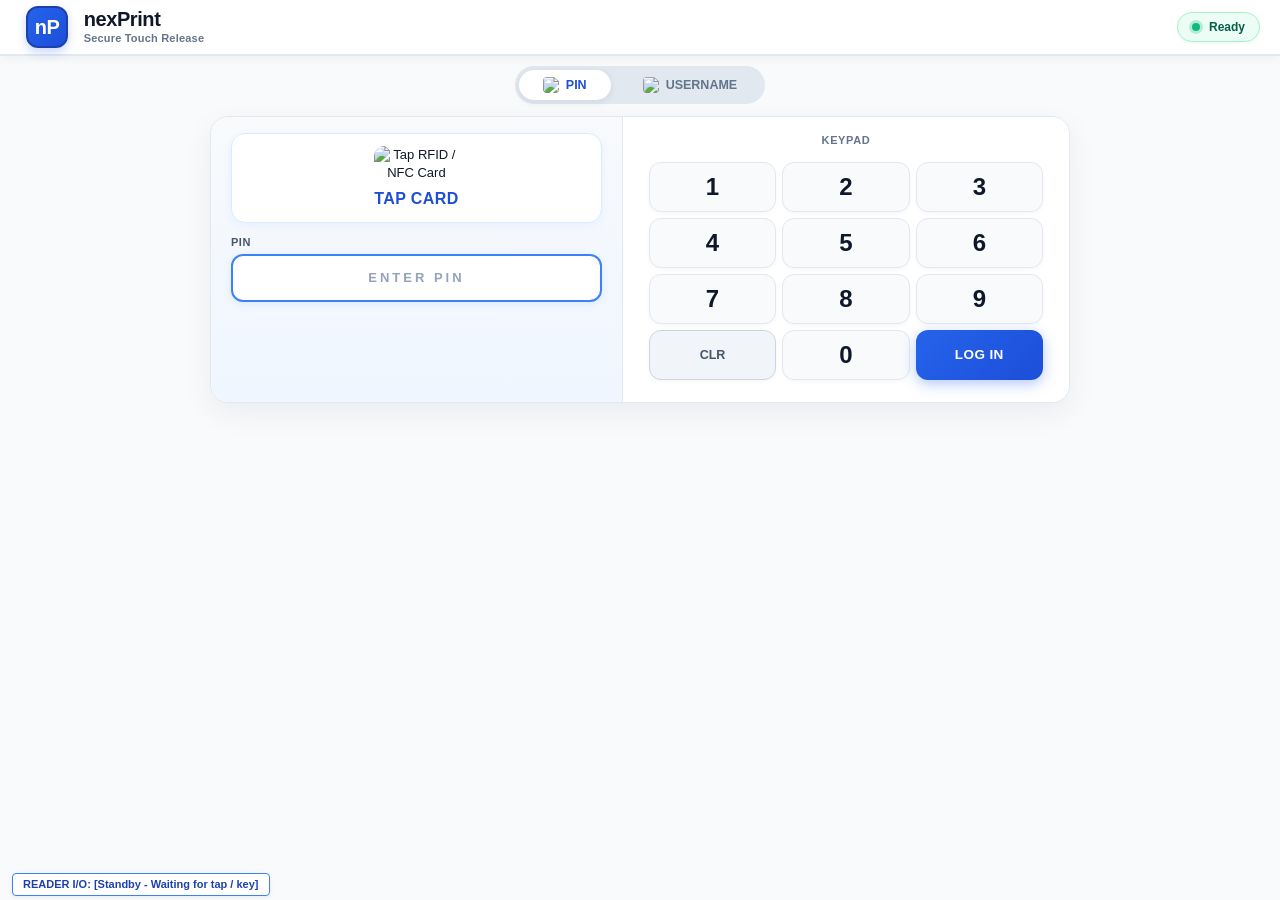
==== rr-secure-print-api/src/main/resources/static/index.html @ 7069d7ba "UPDT ON 29 10 26" ====
﻿<!DOCTYPE html>
<html lang="en">
<head>
  <meta charset="UTF-8">
  <meta name="viewport" content="width=device-width, initial-scale=1.0, maximum-scale=1.0, user-scalable=no">
  <meta http-equiv="Cache-Control" content="no-cache, no-store, must-revalidate">
  <meta http-equiv="Pragma" content="no-cache">
  <meta http-equiv="Expires" content="0">
  <title>nexPrint - Touch Terminal</title>
  <link rel="stylesheet" href="/css/ewb-touch.css?v=38">
  <style>
    /* ============================================================
       nexPrint - Modern Enterprise Touchscreen Design
       Clean, tactile, high-contrast, optimized for Toshiba EWB
       ============================================================ */
    * { box-sizing: border-box; margin: 0; padding: 0; }

    html, body {
      font-family: -apple-system, BlinkMacSystemFont, "Segoe UI", Roboto, Arial, sans-serif;
      background-color: #F8FAFC;
      color: #0F172A;
      margin: 0 !important;
      padding: 0 !important;
      width: 100% !important;
      height: 100% !important;
      max-height: 100% !important;
      font-size: 13px;
      font-weight: 400;
      line-height: 1.4;
      -webkit-user-select: none;
      user-select: none;
      touch-action: manipulation;
      overflow: hidden !important;
      overflow-x: hidden !important;
      overflow-y: hidden !important;
      position: fixed !important;
      top: 0; left: 0; right: 0; bottom: 0;
    }
    strong, b { font-weight: 700; color: #0F172A; }

    /* Top Header Bar */
    .pc-header {
      height: 56px;
      background: #FFFFFF;
      border-bottom: 2px solid #E2E8F0;
      padding: 0 20px;
      box-shadow: 0 2px 10px rgba(15, 23, 42, 0.05);
      width: 100%;
      box-sizing: border-box;
      position: relative;
      z-index: 100;
    }
    .pc-logo-box {
      display: inline-block;
      width: 42px;
      height: 42px;
      line-height: 38px;
      background: linear-gradient(135deg, #2563EB 0%, #1D4ED8 100%);
      border: 2px solid #1E40AF;
      color: #FFFFFF;
      font-weight: 900;
      font-size: 20px;
      text-align: center;
      border-radius: 12px !important;
      vertical-align: middle;
      margin-right: 12px;
      letter-spacing: -0.5px;
      box-shadow: 0 4px 10px rgba(37, 99, 235, 0.25);
    }
    .pc-brand-info { display: inline-block; vertical-align: middle; }
    .pc-brand-name { display: block; color: #0F172A; font-size: 20px; font-weight: 800; line-height: 1.15; letter-spacing: -0.4px; }
    .pc-brand-subtitle { display: block; color: #64748B; font-size: 11px; font-weight: 600; letter-spacing: 0.2px; }
    
    .pc-device-ready {
      display: inline-block;
      background-color: #ECFDF5;
      border: 1.5px solid #A7F3D0;
      padding: 6px 14px;
      border-radius: 20px !important;
      color: #065F46;
      font-size: 12px;
      font-weight: 700;
      vertical-align: middle;
      box-shadow: 0 1px 3px rgba(16, 185, 129, 0.1);
    }
    .pc-status-dot {
      display: inline-block;
      width: 8px;
      height: 8px;
      background-color: #10B981;
      border-radius: 50% !important;
      margin-right: 6px;
      vertical-align: middle;
      box-shadow: 0 0 0 3px rgba(16, 185, 129, 0.25);
    }
    .pc-user-info {
      display: inline-block;
      background-color: #F8FAFC;
      border: 1.5px solid #E2E8F0;
      border-radius: 20px !important;
      padding: 6px 14px;
      font-size: 12px;
      color: #1E293B;
      vertical-align: middle;
      font-weight: 600;
      box-shadow: 0 1px 3px rgba(0, 0, 0, 0.04);
    }
    .pc-btn-header-home {
      display: inline-block;
      background-color: #0F172A !important;
      border: 1px solid #334155 !important;
      border-radius: 8px !important;
      color: #FFFFFF !important;
      font-size: 11.5px;
      font-weight: 700;
      padding: 7px 12px;
      cursor: pointer;
      vertical-align: middle;
      margin-left: 6px;
      transition: all 0.15s ease;
    }
    .pc-btn-header-home:active { background-color: #1E293B !important; }
    .pc-btn-logout {
      display: inline-block;
      background: linear-gradient(135deg, #1E293B 0%, #0F172A 100%) !important;
      border: 1px solid #334155 !important;
      border-radius: 8px !important;
      color: #FFFFFF !important;
      font-size: 11.5px;
      font-weight: 700;
      padding: 7px 14px;
      cursor: pointer;
      vertical-align: middle;
      text-transform: uppercase;
      margin-left: 6px;
      letter-spacing: 0.4px;
      box-shadow: 0 2px 5px rgba(0,0,0,0.1);
      transition: all 0.15s ease;
    }
    .pc-btn-logout:active { background: #DC2626 !important; border-color: #B91C1C !important; }

    /* Alert Banner */
    .pc-alert-strip {
      display: none;
      position: fixed;
      top: 60px;
      left: 15px;
      right: 15px;
      margin-left: auto;
      margin-right: auto;
      width: auto;
      max-width: 650px;
      padding: 10px 18px;
      font-size: 13.5px;
      font-weight: 800;
      text-align: center;
      letter-spacing: 0.3px;
      border-radius: 10px;
      box-shadow: 0 6px 20px rgba(0, 0, 0, 0.15);
      box-sizing: border-box;
      z-index: 9999;
    }
    .pc-alert-strip.pc-alert-info {
      display: block !important;
      background-color: #EFF6FF !important;
      border: 1.5px solid #3B82F6 !important;
      color: #1D4ED8 !important;
    }
    .pc-alert-strip.pc-alert-success {
      display: block !important;
      background-color: #ECFDF5 !important;
      border: 1.5px solid #10B981 !important;
      color: #047857 !important;
    }
    .pc-alert-strip.pc-alert-error {
      display: block !important;
      background-color: #FEF2F2 !important;
      border: 1.5px solid #EF4444 !important;
      color: #B91C1C !important;
    }

    /* Screen Views */
    .pc-screen { display: none; }
    .pc-screen.pc-active { display: block; }

    /* Screen 1: Authentication Screen */
    .pc-auth-screen { padding: 10px 14px 16px 14px; }
    .pc-auth-wrapper { max-width: 860px; width: 100%; margin: 0 auto; }
    
    /* Modern Pill Navigation Segmented Dock */
    .pc-auth-nav-dock {
      display: flex;
      justify-content: center;
      gap: 8px;
      margin-bottom: 12px;
      background: #E2E8F0;
      padding: 4px;
      border-radius: 28px;
      width: fit-content;
      margin-left: auto;
      margin-right: auto;
    }
    .pc-auth-pill {
      background: transparent;
      border: none;
      border-radius: 22px !important;
      padding: 7px 24px;
      font-size: 12.5px;
      font-weight: 700;
      color: #64748B;
      cursor: pointer;
      display: inline-flex;
      align-items: center;
      gap: 7px;
      transition: all 0.15s ease;
    }
    .pc-auth-pill.active {
      background: #FFFFFF !important;
      color: #1D4ED8 !important;
      box-shadow: 0 2px 8px rgba(15, 23, 42, 0.08);
      font-weight: 800;
    }
    .pc-auth-pill-icon {
      width: 16px;
      height: 16px;
      border-radius: 4px;
      vertical-align: middle;
    }

    .pc-auth-table {
      width: 100%;
      background: #FFFFFF;
      border: 1.5px solid #E2E8F0;
      border-radius: 18px !important;
      border-collapse: separate;
      box-shadow: 0 10px 30px rgba(15, 23, 42, 0.06);
      overflow: hidden;
    }
    .pc-col-left {
      width: 48%;
      background: linear-gradient(180deg, #F8FAFC 0%, #EFF6FF 100%);
      border-right: 1.5px solid #E2E8F0;
      padding: 16px 20px;
      vertical-align: top;
      text-align: center;
    }
    .pc-rfid-hero-wrap {
      background: #FFFFFF;
      border: 1.5px solid #DBEAFE;
      border-radius: 14px;
      padding: 12px 10px 10px 10px;
      box-shadow: 0 3px 10px rgba(37, 99, 235, 0.06);
      margin-bottom: 12px;
    }
    .pc-rfid-hero-img {
      max-width: 84px;
      max-height: 84px;
      object-fit: contain;
      border-radius: 10px;
      display: block;
      margin: 0 auto 6px auto;
    }
    .pc-rfid-title {
      font-size: 16px;
      font-weight: 800;
      color: #1D4ED8;
      letter-spacing: 0.4px;
      margin-bottom: 1px;
    }
    .pc-rfid-sub {
      font-size: 10.5px;
      font-weight: 600;
      color: #64748B;
      text-transform: uppercase;
      letter-spacing: 0.3px;
    }
    .pc-rfid-status {
      width: 85%;
      height: 26px;
      line-height: 24px;
      margin: 6px auto 0 auto;
      border: 1px solid #BFDBFE;
      background: #EFF6FF;
      border-radius: 20px !important;
      text-align: center;
      font-size: 11px;
      font-weight: 700;
      color: #1D4ED8;
    }

    .pc-pin-label {
      font-size: 11px;
      font-weight: 800;
      color: #475569;
      text-transform: uppercase;
      letter-spacing: 0.5px;
      margin-bottom: 4px;
      text-align: left;
    }
    .pc-pin-box {
      width: 100%;
      height: 48px;
      line-height: 44px;
      background: #FFFFFF;
      border: 2px solid #3B82F6;
      border-radius: 12px !important;
      text-align: center;
      margin-bottom: 8px;
      box-shadow: 0 2px 8px rgba(59, 130, 246, 0.12);
    }
    .pc-pin-placeholder {
      color: #94A3B8;
      font-size: 13px;
      font-weight: 800;
      letter-spacing: 3px;
    }
    .pc-pin-dot {
      display: inline-block;
      width: 13px;
      height: 13px;
      background-color: #2563EB !important;
      border-radius: 50% !important;
      margin: 0 5px;
      vertical-align: middle;
      box-shadow: 0 2px 6px rgba(37, 99, 235, 0.4);
    }

    /* Right Column: Numeric Keypad */
    .pc-col-right {
      width: 52%;
      background: #FFFFFF;
      padding: 16px 20px;
      vertical-align: top;
    }
    .pc-keypad-title {
      font-size: 11px;
      font-weight: 800;
      color: #64748B;
      text-transform: uppercase;
      letter-spacing: 0.6px;
      margin-bottom: 8px;
      text-align: center;
    }
    .pc-keypad-tbl {
      width: 100%;
      border-collapse: separate;
      border-spacing: 6px;
    }
    .pc-keypad-tbl td { width: 33.33%; padding: 0; }
    .pc-kbtn {
      width: 100%;
      height: 50px;
      line-height: 48px;
      background: #F8FAFC;
      border: 1.5px solid #E2E8F0;
      border-radius: 12px !important;
      font-size: 24px;
      font-weight: 700;
      color: #0F172A;
      cursor: pointer;
      text-align: center;
      box-shadow: 0 2px 4px rgba(0, 0, 0, 0.03);
      transition: all 0.12s ease;
    }
    .pc-kbtn:active {
      background: #EFF6FF !important;
      border-color: #3B82F6 !important;
      color: #1D4ED8 !important;
    }
    .pc-kbtn-clear {
      background: #F1F5F9;
      border-color: #CBD5E1;
      color: #475569;
      font-size: 12.5px;
      font-weight: 800;
      border-radius: 12px !important;
    }
    .pc-kbtn-clear:active {
      background: #FEE2E2 !important;
      border-color: #F87171 !important;
      color: #DC2626 !important;
    }
    .pc-kbtn-enter {
      background: linear-gradient(135deg, #2563EB 0%, #1D4ED8 100%) !important;
      border: none !important;
      color: #FFFFFF !important;
      font-size: 13.5px;
      font-weight: 800;
      letter-spacing: 0.4px;
      border-radius: 12px !important;
      box-shadow: 0 4px 14px rgba(37, 99, 235, 0.35) !important;
    }
    .pc-kbtn-enter:active {
      background: #1E40AF !important;
    }

    .pc-input-touch {
      width: 100%;
      height: 44px;
      line-height: 42px;
      background: #FFFFFF;
      border: 1.5px solid #CBD5E1;
      border-radius: 10px !important;
      font-size: 14px;
      font-weight: 600;
      color: #0F172A;
      padding: 0 12px;
      margin-bottom: 10px;
    }
    .pc-input-touch:focus {
      border-color: #2563EB;
      outline: none;
      background: #EFF6FF;
      box-shadow: 0 0 0 3px rgba(37, 99, 235, 0.15);
    }

    /* SCREEN 2: MAIN MENU */
    .pc-menu-screen { padding: 14px 16px 20px 16px; }
    .pc-menu-wrapper { max-width: 1060px; width: 100%; margin: 0 auto; }
    .pc-menu-title-bar { text-align: center; margin-bottom: 20px; }
    .pc-menu-title-bar h2 { font-size: 21px; font-weight: 800; color: #0F172A; margin: 0; letter-spacing: -0.3px; }

    .pc-menu-table {
      width: 100% !important;
      border-collapse: separate !important;
      border-spacing: 16px 0 !important;
      table-layout: fixed !important;
    }
    .pc-menu-table td {
      width: 33.333% !important;
      vertical-align: top !important;
      padding: 0 !important;
    }
    .pc-menu-card {
      width: 100% !important;
      background: #FFFFFF;
      border: 1.5px solid #E2E8F0;
      border-radius: 18px !important;
      padding: 38px 16px 32px 16px !important;
      text-align: center !important;
      cursor: pointer;
      box-shadow: 0 4px 16px rgba(15, 23, 42, 0.05);
      position: relative;
      box-sizing: border-box !important;
      min-height: 200px;
      transition: all 0.15s ease;
    }
    .pc-menu-card:active {
      background: #F8FAFC;
    }

    /* Individual Color Signatures */
    .pc-menu-card-print {
      border-top: 5px solid #2563EB !important;
    }
    .pc-menu-card-print:active {
      border-color: #2563EB !important;
      box-shadow: 0 8px 24px rgba(37, 99, 235, 0.18);
    }
    .pc-menu-card-copy {
      border-top: 5px solid #F59E0B !important;
    }
    .pc-menu-card-copy:active {
      border-color: #F59E0B !important;
      box-shadow: 0 8px 24px rgba(245, 158, 11, 0.18);
    }
    .pc-menu-card-scan {
      border-top: 5px solid #10B981 !important;
    }
    .pc-menu-card-scan:active {
      border-color: #10B981 !important;
      box-shadow: 0 8px 24px rgba(16, 185, 129, 0.18);
    }

    .pc-menu-card-badge {
      position: absolute;
      top: 12px;
      right: 12px;
      background: #EFF6FF !important;
      color: #1D4ED8 !important;
      border: 1px solid #BFDBFE !important;
      border-radius: 20px !important;
      font-size: 11px;
      font-weight: 800;
      padding: 3px 9px;
      text-transform: uppercase;
    }

    .pc-menu-icon-wrap {
      width: 88px;
      height: 88px;
      margin: 0 auto 16px auto;
      border-radius: 22px !important;
      display: block;
      text-align: center;
      position: relative;
    }
    .pc-menu-card-print .pc-menu-icon-wrap {
      background: linear-gradient(135deg, #EFF6FF, #DBEAFE);
      border: 1.5px solid #BFDBFE;
    }
    .pc-menu-card-copy .pc-menu-icon-wrap {
      background: linear-gradient(135deg, #FEF3C7, #FDE68A);
      border: 1.5px solid #FCD34D;
    }
    .pc-menu-card-scan .pc-menu-icon-wrap {
      background: linear-gradient(135deg, #ECFDF5, #D1FAE5);
      border: 1.5px solid #A7F3D0;
    }

    .pc-menu-icon {
      width: 60px;
      height: 60px;
      margin: 14px auto 0 auto;
      display: block;
      border-radius: 10px;
      object-fit: contain;
    }
    .pc-menu-svg-fallback {
      width: 88px;
      height: 88px;
      line-height: 88px;
      text-align: center;
      margin: 0 auto;
    }
    .pc-menu-svg-fallback svg {
      vertical-align: middle;
      margin-top: 14px;
    }

    .pc-menu-card-title {
      font-size: 21px !important;
      font-weight: 800 !important;
      color: #0F172A;
      margin: 0 !important;
      letter-spacing: -0.3px;
      text-align: center !important;
      line-height: 1.2;
    }

    .pc-btn-access-home {
      display: inline-block;
      padding: 10px 24px;
      background: #0F172A;
      border: 1.5px solid #334155;
      color: #FFFFFF !important;
      border-radius: 24px !important;
      font-size: 13px;
      font-weight: 700;
      letter-spacing: 0.3px;
      cursor: pointer;
      box-shadow: 0 4px 12px rgba(15, 23, 42, 0.15);
      transition: all 0.15s ease;
    }
    .pc-btn-access-home:active {
      background: #1E293B;
    }

    /* SCREEN 3: PRINT RELEASE QUEUE */
    .pc-queue-screen { padding: 10px 14px 70px 14px; }
    .pc-queue-wrapper { max-width: 1100px; width: 100%; margin: 0 auto; }
    .pc-tab-bar {
      width: 100%;
      background: #FFFFFF;
      border: 1.5px solid #E2E8F0;
      border-top: 3px solid #2563EB;
      border-radius: 12px !important;
      padding: 8px 12px;
      margin-bottom: 10px;
      box-shadow: 0 2px 6px rgba(0, 0, 0, 0.03);
    }
    .pc-btn-menu-back {
      padding: 6px 14px;
      font-size: 12px;
      font-weight: 700;
      background: #0F172A;
      color: #FFFFFF;
      border: none;
      border-radius: 8px !important;
      cursor: pointer;
      margin-right: 8px;
      vertical-align: middle;
    }
    .pc-tab-active {
      font-size: 14px;
      font-weight: 800;
      color: #0F172A;
      vertical-align: middle;
    }
    .pc-count-tag {
      color: #2563EB;
      font-weight: 800;
    }
    .pc-btn-print-all {
      padding: 7px 18px;
      font-size: 12.5px;
      font-weight: 800;
      background: linear-gradient(135deg, #2563EB 0%, #1D4ED8 100%);
      color: #FFFFFF;
      border: none;
      border-radius: 8px !important;
      cursor: pointer;
      margin-right: 6px;
      vertical-align: middle;
      box-shadow: 0 2px 8px rgba(37, 99, 235, 0.3);
    }
    .pc-btn-refresh {
      padding: 7px 14px;
      font-size: 12px;
      font-weight: 700;
      background: #FFFFFF;
      color: #0F172A;
      border: 1.5px solid #CBD5E1;
      border-radius: 8px !important;
      cursor: pointer;
      vertical-align: middle;
    }

    .pc-table-wrap {
      width: 100%;
      background: #FFFFFF;
      border: 1.5px solid #E2E8F0;
      border-radius: 12px !important;
      box-shadow: 0 4px 12px rgba(0, 0, 0, 0.03);
      max-height: calc(100vh - 165px);
      overflow-y: auto;
      -webkit-overflow-scrolling: touch;
    }
    table.pc-job-table { width: 100%; border-collapse: collapse; }
    table.pc-job-table thead { background: #F8FAFC; position: sticky; top: 0; z-index: 2; }
    table.pc-job-table th {
      padding: 10px 12px;
      font-size: 11px;
      font-weight: 700;
      color: #64748B;
      text-align: left;
      border-bottom: 1.5px solid #E2E8F0;
    }
    table.pc-job-table td {
      padding: 12px 12px;
      font-size: 13px;
      color: #0F172A;
      border-bottom: 1px solid #F1F5F9;
      vertical-align: middle;
    }
    .pc-checkbox-touch {
      width: 22px;
      height: 22px;
      cursor: pointer;
      border-radius: 6px !important;
    }
    .pc-empty-queue { padding: 40px 20px; text-align: center; color: #64748B; }

    /* Bottom Action Dock */
    .pc-action-dock {
      position: fixed;
      bottom: 0;
      left: 0;
      right: 0;
      height: 60px;
      background: rgba(255, 255, 255, 0.98);
      border-top: 2px solid #E2E8F0;
      padding: 8px 18px;
      box-shadow: 0 -4px 16px rgba(0,0,0,0.06);
      z-index: 50;
      box-sizing: border-box;
    }
    .pc-selection-summary { font-size: 13.5px; font-weight: 700; color: #0F172A; }
    .pc-summary-sep { color: #CBD5E1; margin: 0 5px; }
    .pc-btn-dock-cancel {
      padding: 8px 16px;
      font-size: 12px;
      font-weight: 700;
      background: #FFFFFF;
      border: 1.5px solid #CBD5E1;
      border-radius: 8px !important;
      color: #0F172A;
      cursor: pointer;
      margin-right: 6px;
    }
    .pc-btn-dock-print {
      padding: 8px 22px;
      font-size: 13px;
      font-weight: 800;
      background: linear-gradient(135deg, #2563EB 0%, #1D4ED8 100%);
      border: none;
      border-radius: 8px !important;
      color: #FFFFFF;
      cursor: pointer;
      text-transform: uppercase;
      box-shadow: 0 4px 14px rgba(37, 99, 235, 0.3);
    }
    .pc-btn-disabled { opacity: 0.45; cursor: default; }

    /* Walk-Up Screens (Photocopy & Document Scan) */
    .pc-copy-screen, .pc-scan-screen {
      padding: 10px 14px;
      height: calc(100% - 56px);
      max-height: calc(100% - 56px);
      box-sizing: border-box;
      overflow: hidden;
    }
    .pc-copy-wrapper { max-width: 720px; width: 100%; margin: 24px auto 0 auto; }
    .pc-walkup-card {
      border-radius: 18px !important;
      padding: 32px 24px;
      text-align: center;
      box-shadow: 0 10px 30px rgba(0, 0, 0, 0.08);
    }
    .pc-btn-finish-walkup {
      padding: 12px 24px;
      font-size: 13px;
      font-weight: 800;
      background: #10B981;
      border: none;
      border-radius: 10px !important;
      color: #FFFFFF;
      cursor: pointer;
      text-transform: uppercase;
      letter-spacing: 0.3px;
      box-shadow: 0 4px 12px rgba(16, 185, 129, 0.3);
    }
    .pc-btn-secondary {
      padding: 12px 22px;
      font-size: 13px;
      font-weight: 700;
      background: #F1F5F9;
      border: 1.5px solid #CBD5E1;
      color: #334155;
      border-radius: 10px !important;
      cursor: pointer;
    }

    @media (max-width: 900px) {
      .pc-col-hide-sm { display: none !important; }
    }
  </style>
</head>
<body>

  <!-- ============================================================
       TOP HEADER (Compact, Zero-Overflow Enterprise Header)
       ============================================================ -->
  <div class="pc-header">
    <table style="width:100%; height:100%; border-collapse:collapse;" cellpadding="0" cellspacing="0">
      <tr>
        <td style="vertical-align:middle; text-align:left; white-space:nowrap;">
          <div class="pc-header-brand" id="ewbBrandContainer" style="display:inline-block; vertical-align:middle; padding-left:6px;">
            <div id="ewbDefaultBrandGroup" style="display:inline-block; vertical-align:middle;">
              <div class="pc-logo-box" id="ewbLogoBox">nP</div>
              <div class="pc-brand-info" id="ewbBrandInfo">
                <span class="pc-brand-name" id="ewbBrandName">nexPrint</span>
                <span class="pc-brand-subtitle" id="ewbBrandSubtitle">Secure Touch Release</span>
              </div>
            </div>
            <img id="ewbLogoImg" style="display:none; max-height:36px; max-width:180px; vertical-align:middle; object-fit:contain;" src="" alt="Logo">
          </div>
        </td>
        <td style="vertical-align:middle; text-align:right; white-space:nowrap;">
          <!-- Active User & Session Control (visible when logged in) -->
          <div id="userHeaderSection" style="display:none; white-space:nowrap;">
            <span class="pc-user-info">
              User: <strong id="userBadgeText">User</strong>
            </span>
            <span id="userDeptText" style="display:none;"></span>
            <span id="userPrintCount" style="display:none;">0</span>
            <span id="userCopyCount" style="display:none;">0</span>
            <button type="button" class="pc-btn-header-home" id="headerHomeBtn" onclick="window.openDeviceHome()" title="Access Toshiba Device Home">
              <svg width="14" height="14" viewBox="0 0 24 24" fill="none" stroke="currentColor" stroke-width="2.2" stroke-linecap="round" stroke-linejoin="round" style="display:inline-block; vertical-align:middle; margin-right:3px;">
                <path d="M3 9l9-7 9 7v11a2 2 0 0 1-2 2H5a2 2 0 0 1-2-2z"></path>
                <polyline points="9 22 9 12 15 12 15 22"></polyline>
              </svg>
              <span style="vertical-align:middle;">HOME</span>
            </button>
            <button type="button" class="pc-btn-logout" id="logoutBtn" onclick="window.handleLogout()">
              LOGOUT <span id="timerCountdown" style="font-weight:400; opacity:0.85;">(120s)</span>
            </button>
          </div>

          <!-- Ready indicator (visible on login screen) -->
          <div id="deviceStatusHeader" class="pc-device-ready">
            <span class="pc-status-dot"></span> Ready
          </div>
        </td>
      </tr>
    </table>
  </div>

  <!-- Global Alert Strip -->
  <div id="alertBox" class="pc-alert-strip"></div>

  <!-- ============================================================
       SCREEN 1: AUTHENTICATION (PaperCut MF Executive Touchscreen)
       ============================================================ -->
  <div id="screenAuth" class="pc-screen pc-auth-screen pc-active">
    <!-- Real-time Hardware I/O Debug Status Bar for Toshiba Terminal -->
    <div id="rawKeyDebug" style="position:fixed; bottom:4px; left:12px; font-size:11px; color:#1E40AF; font-weight:700; z-index:999999; background:rgba(255,255,255,0.95); padding:3px 10px; border:1.5px solid #3B82F6; border-radius:4px; box-shadow:0 1px 4px rgba(0,0,0,0.08);">READER I/O: [Standby - Waiting for tap / key]</div>

    <div class="pc-auth-wrapper">

      <!-- Modern Segmented Capsule Dock -->
      <div class="pc-auth-nav-dock">
        <button type="button" id="tabAuthPin" class="pc-auth-pill active" onclick="window.switchAuthMode('PIN')">
          <img src="/img/icon-pin.jpg" class="pc-auth-pill-icon" alt="PIN">
          <span>PIN</span>
        </button>
        <button type="button" id="tabAuthUserPass" class="pc-auth-pill" onclick="window.switchAuthMode('USER_PASS')">
          <img src="/img/icon-user.jpg" class="pc-auth-pill-icon" alt="Username">
          <span>USERNAME</span>
        </button>
      </div>

      <!-- VIEW 1: PIN AUTHENTICATION -->
      <div id="authViewPin">
        <table class="pc-auth-table" cellpadding="0" cellspacing="0">
          <tr>
            <td class="pc-col-left" valign="top">
              <!-- RFID / NFC Contactless Tap Hero -->
              <div class="pc-rfid-hero-wrap">
                <img src="/img/icon-card-tap.jpg" class="pc-rfid-hero-img" alt="Tap RFID / NFC Card">
                <div class="pc-rfid-title">TAP CARD</div>
                <input type="text" id="pcCardCatcher" inputmode="none" readonly tabindex="-1" autocomplete="off" autocorrect="off" autocapitalize="off" spellcheck="false"
                       style="position:absolute; opacity:0; pointer-events:none; width:1px; height:1px; left:-9999px; top:-9999px;">
              </div>

              <!-- Unregistered Card Alert Prompt -->
              <div id="cardAssociationPrompt" style="display:none; background:#EFF6FF; border:1.5px solid #2563EB; border-radius:8px; padding:8px 12px; margin-bottom:10px; text-align:left;">
                <table style="width:100%; border-collapse:collapse;" cellpadding="0" cellspacing="0">
                  <tr>
                    <td style="font-size:11.5px; font-weight:800; color:#1D4ED8; text-transform:uppercase;">NEW CARD DETECTED</td>
                    <td style="text-align:right;">
                      <a href="javascript:void(0)" onclick="window.cancelCardAssociation()" style="font-size:10.5px; font-weight:700; color:#EF4444; text-decoration:none;">CANCEL</a>
                    </td>
                  </tr>
                </table>
                <div style="font-size:11px; color:#1E40AF; margin-top:3px;">
                  ID: <strong id="detectedCardId" style="font-family:monospace; background:#DBEAFE; padding:1px 5px; border-radius:3px;"></strong>
                </div>
                <div style="font-size:10.5px; color:#1D4ED8; font-weight:600; margin-top:2px;">
                  Enter your PIN below to register this card.
                </div>
              </div>

              <div class="pc-pin-label">PIN</div>
              <div id="pinDisplay" class="pc-pin-box">
                <span class="pc-pin-placeholder">ENTER PIN</span>
              </div>
            </td>

            <td class="pc-col-right" valign="top">
              <div class="pc-keypad-title">KEYPAD</div>
              <table class="pc-keypad-tbl" cellpadding="0" cellspacing="6">
                <tr>
                  <td><button type="button" class="pc-kbtn" onclick="window.handleKeypad('1')">1</button></td>
                  <td><button type="button" class="pc-kbtn" onclick="window.handleKeypad('2')">2</button></td>
                  <td><button type="button" class="pc-kbtn" onclick="window.handleKeypad('3')">3</button></td>
                </tr>
                <tr>
                  <td><button type="button" class="pc-kbtn" onclick="window.handleKeypad('4')">4</button></td>
                  <td><button type="button" class="pc-kbtn" onclick="window.handleKeypad('5')">5</button></td>
                  <td><button type="button" class="pc-kbtn" onclick="window.handleKeypad('6')">6</button></td>
                </tr>
                <tr>
                  <td><button type="button" class="pc-kbtn" onclick="window.handleKeypad('7')">7</button></td>
                  <td><button type="button" class="pc-kbtn" onclick="window.handleKeypad('8')">8</button></td>
                  <td><button type="button" class="pc-kbtn" onclick="window.handleKeypad('9')">9</button></td>
                </tr>
                <tr>
                  <td><button type="button" class="pc-kbtn pc-kbtn-clear" onclick="window.handleKeypad('CLEAR')">CLR</button></td>
                  <td><button type="button" class="pc-kbtn" onclick="window.handleKeypad('0')">0</button></td>
                  <td><button type="button" class="pc-kbtn pc-kbtn-enter" onclick="window.handleKeypad('ENTER')">LOG IN</button></td>
                </tr>
              </table>
            </td>
          </tr>
        </table>
      </div>

      <!-- VIEW 2: USERNAME & PASSWORD AUTHENTICATION -->
      <div id="authViewUserPass" style="display:none;">
        <table class="pc-auth-table" cellpadding="0" cellspacing="0">
          <tr>
            <td class="pc-col-left" valign="top">
              <div class="pc-rfid-hero-wrap" style="padding-top:16px;">
                <img src="/img/icon-user.jpg" class="pc-rfid-hero-img" alt="User Account">
                <div class="pc-rfid-title">ACCOUNT</div>
                <div class="pc-rfid-sub">Active Directory Login</div>
              </div>
            </td>

            <td class="pc-col-right" valign="top">
              <form id="userPassForm" onsubmit="window.submitUserPass(event); return false;">
                <div class="pc-keypad-title" style="text-align:left; margin-bottom:8px;">LOGIN</div>
                <div class="pc-pin-label">USERNAME</div>
                <input type="text" id="inputUsername" class="pc-input-touch" placeholder="Username" autocomplete="off" autocapitalize="none">
                <div class="pc-pin-label">PASSWORD</div>
                <input type="password" id="inputPassword" class="pc-input-touch" placeholder="Password" autocomplete="off">
                <table style="width:100%; border-collapse:collapse; margin-top:6px;" cellpadding="0" cellspacing="0">
                  <tr>
                    <td style="width:32%; padding-right:6px;">
                      <button type="button" class="pc-kbtn pc-kbtn-clear" style="width:100%;" onclick="window.clearUserPass()">CLR</button>
                    </td>
                    <td style="width:68%;">
                      <button type="submit" id="btnSubmitUserPass" class="pc-kbtn pc-kbtn-enter" style="width:100%; font-weight:800;" onclick="window.submitUserPass(event)">LOG IN</button>
                    </td>
                  </tr>
                </table>
              </form>
            </td>
          </tr>
        </table>
      </div>

    </div>
  </div>

  <!-- ============================================================
       SCREEN 2: MAIN MENU - Strictly Horizontal 3 Tiles (Table Layout)
       ============================================================ -->
  <div id="screenMenu" class="pc-screen pc-menu-screen">
    <div class="pc-menu-wrapper">
      <div class="pc-menu-title-bar">
        <h2>Select an Application</h2>
      </div>

      <!-- 3 Primary Application Cards (Clean & Minimal) -->
      <table class="pc-menu-table" cellpadding="0" cellspacing="0">
        <tr>
          <!-- Tile 1: Print Release -->
          <td style="width:33.333%;">
            <div class="pc-menu-card pc-menu-card-print" onclick="window.openPrintRelease()" role="button" tabindex="0">
              <div class="pc-menu-card-badge" id="menuPrintBadge">0 Jobs</div>
              <div class="pc-menu-icon-wrap">
                <img src="/img/icon-print-release.jpg" class="pc-menu-icon" alt="Print Release" onerror="this.style.display='none'; document.getElementById('menuSvgPrint').style.display='block';">
                <div id="menuSvgPrint" class="pc-menu-svg-fallback" style="display:none;">
                  <svg width="50" height="50" viewBox="0 0 24 24" fill="none" stroke="#1D4ED8" stroke-width="1.8" stroke-linecap="round" stroke-linejoin="round"><path d="M6 9V2h12v7"></path><path d="M6 18H4a2 2 0 0 1-2-2v-5a2 2 0 0 1 2-2h16a2 2 0 0 1 2 2v5a2 2 0 0 1-2 2h-2"></path><rect x="6" y="14" width="12" height="8"></rect></svg>
                </div>
              </div>
              <div class="pc-menu-card-title">Print Release</div>
            </div>
          </td>

          <!-- Tile 2: Copy -->
          <td style="width:33.333%;">
            <div class="pc-menu-card pc-menu-card-copy" onclick="window.openCopyFunction()" role="button" tabindex="0">
              <div class="pc-menu-icon-wrap">
                <img src="/img/icon-copy.jpg" class="pc-menu-icon" alt="Copy" onerror="this.style.display='none'; document.getElementById('menuSvgCopy').style.display='block';">
                <div id="menuSvgCopy" class="pc-menu-svg-fallback" style="display:none;">
                  <svg width="50" height="50" viewBox="0 0 24 24" fill="none" stroke="#D97706" stroke-width="1.8" stroke-linecap="round" stroke-linejoin="round"><rect x="9" y="9" width="13" height="13" rx="2" ry="2"></rect><path d="M5 15H4a2 2 0 0 1-2-2V4a2 2 0 0 1 2-2h9a2 2 0 0 1 2 2v1"></path></svg>
                </div>
              </div>
              <div class="pc-menu-card-title">Copy</div>
            </div>
          </td>

          <!-- Tile 3: Scan -->
          <td style="width:33.333%;">
            <div class="pc-menu-card pc-menu-card-scan" onclick="window.openScanFunction()" role="button" tabindex="0">
              <div class="pc-menu-icon-wrap">
                <img src="/img/icon-scan.jpg" class="pc-menu-icon" alt="Scan" onerror="this.style.display='none'; document.getElementById('menuSvgScan').style.display='block';">
                <div id="menuSvgScan" class="pc-menu-svg-fallback" style="display:none;">
                  <svg width="50" height="50" viewBox="0 0 24 24" fill="none" stroke="#059669" stroke-width="1.8" stroke-linecap="round" stroke-linejoin="round"><path d="M3 7V5a2 2 0 0 1 2-2h2"></path><path d="M17 3h2a2 2 0 0 1 2 2v2"></path><path d="M21 17v2a2 2 0 0 1-2 2h-2"></path><path d="M7 21H5a2 2 0 0 1-2-2v-2"></path><line x1="7" y1="12" x2="17" y2="12"></line></svg>
                </div>
              </div>
              <div class="pc-menu-card-title">Scan</div>
            </div>
          </td>
        </tr>
      </table>

      <!-- Bottom Minimal Action: Access Device Home -->
      <div class="pc-menu-home-dock" style="margin-top:20px; text-align:center;">
        <button type="button" class="pc-btn-access-home" onclick="window.openDeviceHome()" title="Access native Toshiba home screen">
          <svg width="18" height="18" viewBox="0 0 24 24" fill="none" stroke="currentColor" stroke-width="2.2" stroke-linecap="round" stroke-linejoin="round" style="display:inline-block; vertical-align:middle; margin-right:8px;">
            <path d="M3 9l9-7 9 7v11a2 2 0 0 1-2 2H5a2 2 0 0 1-2-2z"></path>
            <polyline points="9 22 9 12 15 12 15 22"></polyline>
          </svg>
          <span style="vertical-align:middle;">Access Home</span>
        </button>
      </div>
    </div>
  </div>

  <!-- ============================================================
       SCREEN 3: PRINT RELEASE (Held Jobs Queue)
       ============================================================ -->
  <div id="screenQueue" class="pc-screen pc-queue-screen">
    <div class="pc-queue-wrapper">
      <table class="pc-tab-bar" cellpadding="0" cellspacing="0">
        <tr>
          <td style="vertical-align:middle; text-align:left; white-space:nowrap;">
            <button type="button" class="pc-btn-menu-back" onclick="window.showMenuScreen()" title="Return to App Launcher">
              &larr; Apps
            </button>
            <div class="pc-tab-active" style="display:inline-block; vertical-align:middle;">
              Print Release <span id="queueCountBadge" class="pc-count-tag">(0)</span>
            </div>
            <button type="button" class="pc-btn-secondary" onclick="window.toggleSelectAllCheckbox(true)" style="margin-left:6px; padding:4px 8px; font-size:11px; font-weight:600; background:#F8FAFC; color:#334155; border:1px solid #CBD5E1; cursor:pointer;">
              Select All
            </button>
          </td>
          <td style="vertical-align:middle; text-align:right; white-space:nowrap;">
            <button id="printAllBtn" class="pc-btn-print-all" onclick="window.printAllJobs()">
              Release All <span id="printAllCountText">(0)</span>
            </button>
            <button class="pc-btn-refresh" onclick="window.loadJobs()">
              Refresh
            </button>
          </td>
        </tr>
      </table>

      <div class="pc-table-wrap">
        <table class="pc-job-table" cellpadding="0" cellspacing="0">
          <thead>
            <tr>
              <th style="width:38px; text-align:center;">
                <input type="checkbox" id="selectAllCheckbox" class="pc-checkbox-touch" onchange="window.toggleSelectAllCheckbox(this.checked)">
              </th>
              <th>DOCUMENT NAME</th>
              <th class="pc-col-hide-sm" style="width:130px;">SUBMITTED</th>
              <th style="width:65px; text-align:center;">PAGES</th>
              <th class="pc-col-hide-sm" style="width:95px;">ATTRIBUTES</th>
              <th class="pc-col-hide-sm" style="width:80px; text-align:right;">COST</th>
              <th style="width:85px; text-align:right; padding-right:12px;">STATUS</th>
            </tr>
          </thead>
          <tbody id="jobListTableBody"></tbody>
        </table>
        <div id="emptyQueueMessage" style="display:none;" class="pc-empty-queue">
          <h3>No Held Print Jobs Waiting</h3>
          <p>Send your documents to the "nexPrint" virtual queue from your computer, then release them here.</p>
        </div>
      </div>
    </div>

    <!-- Bottom Action Dock -->
    <div class="pc-action-dock">
      <table style="width:100%; border-collapse:collapse;" cellpadding="0" cellspacing="0">
        <tr>
          <td style="vertical-align:middle; text-align:left; white-space:nowrap;">
            <div class="pc-selection-summary">
              <span id="selectedSummaryText" style="color:#1D4ED8; font-weight:700;">0 selected</span>
              <span class="pc-summary-sep">|</span>
              <span id="selectedPagesText">0 pgs</span>
              <span class="pc-summary-sep pc-col-hide-sm">|</span>
              <span id="selectedCostText" class="pc-col-hide-sm">LKR 0.00</span>
            </div>
          </td>
          <td style="vertical-align:middle; text-align:right; white-space:nowrap;">
            <button id="dockMenuBtn" class="pc-btn-dock-cancel" onclick="window.showMenuScreen()" style="background:#0F172A; color:#FFFFFF; border-color:#0F172A; margin-right:6px;">
              &larr; Apps
            </button>
            <button id="cancelBtn" class="pc-btn-dock-cancel pc-btn-disabled" onclick="window.cancelSelectedJobs()">
              Delete
            </button>
            <button id="releaseBtn" class="pc-btn-dock-print pc-btn-disabled" onclick="window.releaseSelectedJobs()">
              Print Selected
            </button>
          </td>
        </tr>
      </table>
    </div>
  </div>

  <!-- ============================================================
       SCREEN 4: PHOTOCOPY WALK-UP STATION
       ============================================================ -->
  <div id="screenCopy" class="pc-screen pc-copy-screen">
    <div class="pc-copy-wrapper" style="max-width: 680px; margin: 30px auto 0 auto;">
      <div style="background:#EFF6FF; border:2px solid #2563EB; border-radius:16px; padding:32px 24px; text-align:center; box-shadow:0 6px 20px rgba(37,99,235,0.08);">
        <div style="font-size:48px; margin-bottom:12px; line-height:1;">&#128424;</div>
        <div style="font-size:24px; font-weight:900; color:#1E40AF; margin-bottom:12px; letter-spacing:0.2px;">
          Photocopier Ready
        </div>
        <div style="font-size:16px; font-weight:700; color:#334155;">
          Press <span style="background:#FEF08A; padding:4px 12px; border:1.5px solid #CA8A04; border-radius:6px; color:#854D0E; font-size:17px; font-weight:800;">[ HOME ]</span> on physical panel
        </div>
      </div>

      <div style="display:flex; justify-content:space-between; margin-top:22px;">
        <button type="button" class="pc-btn-secondary" onclick="window.showMenuScreen()" style="padding:12px 22px; font-size:13px; font-weight:700; background:#F1F5F9; border:1.5px solid #CBD5E1; color:#334155; border-radius:8px; cursor:pointer;">
          &larr; Back to Apps
        </button>
        <button type="button" class="pc-btn-finish-walkup" onclick="window.handleFinishCopying()" style="padding:12px 24px; font-size:13px; font-weight:800; border-radius:8px;">
          &#10003; Finish &amp; Logout
        </button>
      </div>
    </div>
  </div>

  <!-- ============================================================
       SCREEN 5: DOCUMENT SCAN WALK-UP STATION
       ============================================================ -->
  <div id="screenScan" class="pc-screen pc-scan-screen">
    <div class="pc-copy-wrapper" style="max-width: 680px; margin: 30px auto 0 auto;">
      <div style="background:#F0FDF4; border:2px solid #16A34A; border-radius:16px; padding:32px 24px; text-align:center; box-shadow:0 6px 20px rgba(22,163,74,0.08);">
        <div style="font-size:48px; margin-bottom:12px; line-height:1;">&#128224;</div>
        <div style="font-size:24px; font-weight:900; color:#15803D; margin-bottom:12px; letter-spacing:0.2px;">
          Scanner Ready
        </div>
        <div style="font-size:16px; font-weight:700; color:#334155;">
          Press <span style="background:#FEF08A; padding:4px 12px; border:1.5px solid #CA8A04; border-radius:6px; color:#854D0E; font-size:17px; font-weight:800;">[ HOME ]</span> on physical panel
        </div>
      </div>

      <div style="display:flex; justify-content:space-between; margin-top:22px;">
        <button type="button" class="pc-btn-secondary" onclick="window.showMenuScreen()" style="padding:12px 22px; font-size:13px; font-weight:700; background:#F1F5F9; border:1.5px solid #CBD5E1; color:#334155; border-radius:8px; cursor:pointer;">
          &larr; Back to Apps
        </button>
        <button type="button" class="pc-btn-secondary" onclick="window.handleFinishCopying()" style="padding:12px 24px; font-size:13px; font-weight:800; background:#10B981; color:#FFFFFF; border:none; border-radius:8px; cursor:pointer;">
          &#10003; Finish &amp; Logout
        </button>
      </div>
    </div>
  </div>

  <script src="/js/ewb-app.js?v=20261026_09"></script>
</body>
</html>
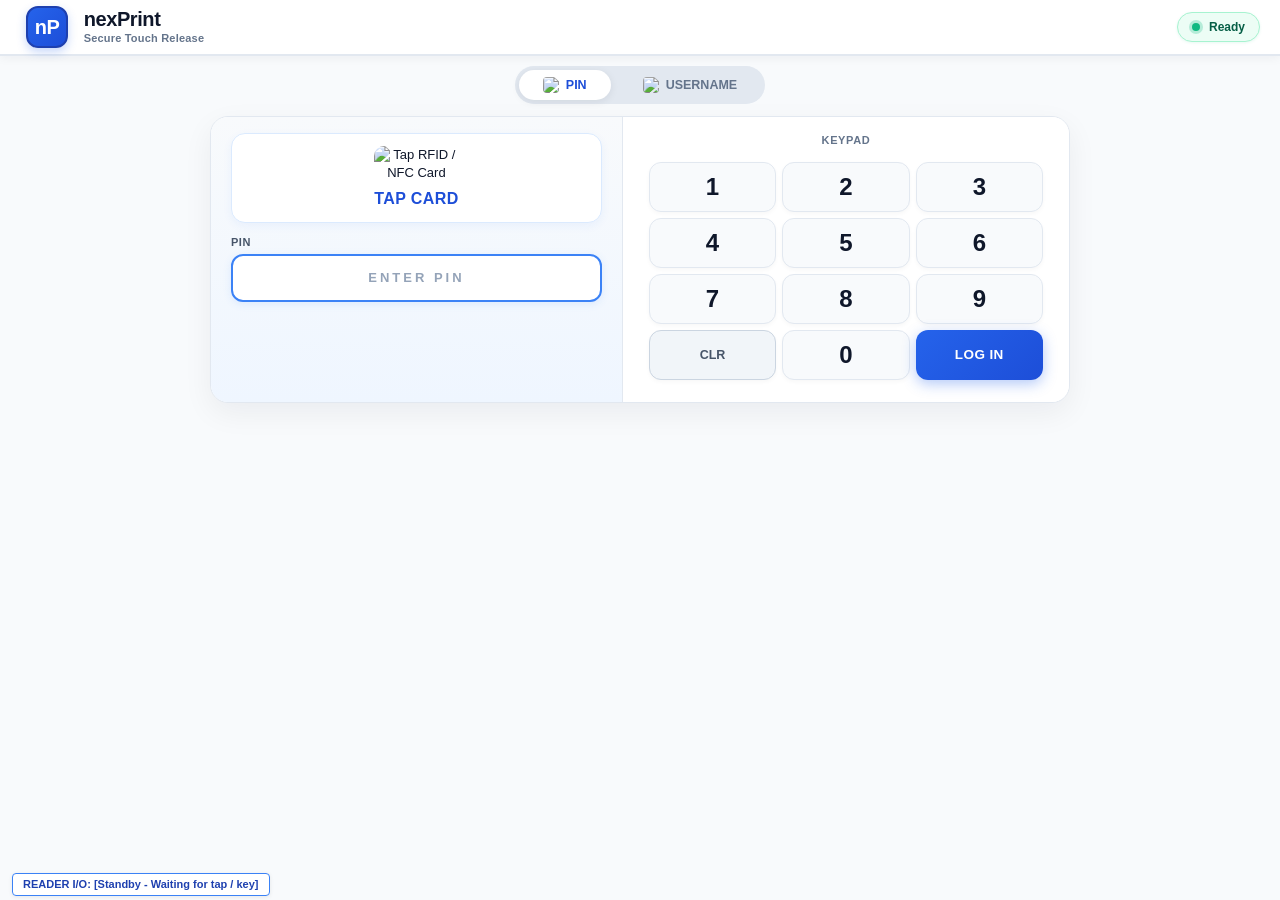
==== commit 78714838: "update on 05 11 26" ====
--- a/rr-secure-print-api/src/main/resources/static/index.html
+++ b/rr-secure-print-api/src/main/resources/static/index.html
@@ -1,4 +1,4 @@
-﻿<!DOCTYPE html>
+<!DOCTYPE html>
 <html lang="en">
 <head>
   <meta charset="UTF-8">
@@ -1067,24 +1067,50 @@
        SCREEN 4: PHOTOCOPY WALK-UP STATION
        ============================================================ -->
   <div id="screenCopy" class="pc-screen pc-copy-screen">
-    <div class="pc-copy-wrapper" style="max-width: 680px; margin: 30px auto 0 auto;">
-      <div style="background:#EFF6FF; border:2px solid #2563EB; border-radius:16px; padding:32px 24px; text-align:center; box-shadow:0 6px 20px rgba(37,99,235,0.08);">
-        <div style="font-size:48px; margin-bottom:12px; line-height:1;">&#128424;</div>
-        <div style="font-size:24px; font-weight:900; color:#1E40AF; margin-bottom:12px; letter-spacing:0.2px;">
-          Photocopier Ready
+    <div class="pc-copy-wrapper" style="max-width: 720px; margin: 15px auto 0 auto;">
+      <div style="background:#FFFFFF; border:2px solid #2563EB; border-radius:18px; padding:24px 28px; box-shadow:0 8px 30px rgba(37,99,235,0.12);">
+        <div style="display:flex; align-items:center; justify-content:space-between; border-bottom:1.5px solid #E2E8F0; padding-bottom:14px; margin-bottom:18px;">
+          <div style="display:flex; align-items:center; gap:12px;">
+            <div style="background:#DBEAFE; color:#1D4ED8; width:48px; height:48px; border-radius:12px; display:flex; align-items:center; justify-content:center; font-size:26px;">&#128424;</div>
+            <div>
+              <div style="font-size:20px; font-weight:900; color:#1E3A8A; line-height:1.2;">Photocopier Unlocked</div>
+              <div style="font-size:12px; font-weight:600; color:#64748B;">Walk-up copy session active</div>
+            </div>
+          </div>
+          <div style="background:#DCFCE7; color:#15803D; font-size:12px; font-weight:800; padding:6px 14px; border-radius:20px; border:1px solid #86EFAC;">
+            &#9679; Hardware Ready
+          </div>
         </div>
-        <div style="font-size:16px; font-weight:700; color:#334155;">
-          Press <span style="background:#FEF08A; padding:4px 12px; border:1.5px solid #CA8A04; border-radius:6px; color:#854D0E; font-size:17px; font-weight:800;">[ HOME ]</span> on physical panel
+
+        <!-- 3 Simple Visual Steps -->
+        <div style="display:grid; grid-template-columns: repeat(3, 1fr); gap:14px; margin-bottom:20px;">
+          <div style="background:#F8FAFC; border:1.5px solid #E2E8F0; border-radius:12px; padding:14px 12px; text-align:center;">
+            <div style="width:28px; height:28px; background:#2563EB; color:#FFF; border-radius:50%; font-weight:900; font-size:13px; display:flex; align-items:center; justify-content:center; margin:0 auto 8px auto;">1</div>
+            <div style="font-size:13px; font-weight:800; color:#1E293B; margin-bottom:4px;">Open Screen</div>
+            <div style="font-size:11px; font-weight:600; color:#64748B; line-height:1.4;">Press <span style="background:#FEF08A; padding:2px 6px; border-radius:4px; color:#854D0E; font-weight:800;">[ HOME ]</span> on physical panel</div>
+          </div>
+
+          <div style="background:#F8FAFC; border:1.5px solid #E2E8F0; border-radius:12px; padding:14px 12px; text-align:center;">
+            <div style="width:28px; height:28px; background:#10B981; color:#FFF; border-radius:50%; font-weight:900; font-size:13px; display:flex; align-items:center; justify-content:center; margin:0 auto 8px auto;">2</div>
+            <div style="font-size:13px; font-weight:800; color:#1E293B; margin-bottom:4px;">Make Copies</div>
+            <div style="font-size:11px; font-weight:600; color:#64748B; line-height:1.4;">Place paper &amp; press physical <span style="color:#059669; font-weight:800;">[ START ]</span> key</div>
+          </div>
+
+          <div style="background:#F8FAFC; border:1.5px solid #E2E8F0; border-radius:12px; padding:14px 12px; text-align:center;">
+            <div style="width:28px; height:28px; background:#EF4444; color:#FFF; border-radius:50%; font-weight:900; font-size:13px; display:flex; align-items:center; justify-content:center; margin:0 auto 8px auto;">3</div>
+            <div style="font-size:13px; font-weight:800; color:#1E293B; margin-bottom:4px;">Secure Device</div>
+            <div style="font-size:11px; font-weight:600; color:#64748B; line-height:1.4;">Press <span style="background:#FEE2E2; padding:2px 6px; border-radius:4px; color:#991B1B; font-weight:800;">[ SLEEP ]</span> or button below to lock</div>
+          </div>
         </div>
-      </div>
-
-      <div style="display:flex; justify-content:space-between; margin-top:22px;">
-        <button type="button" class="pc-btn-secondary" onclick="window.showMenuScreen()" style="padding:12px 22px; font-size:13px; font-weight:700; background:#F1F5F9; border:1.5px solid #CBD5E1; color:#334155; border-radius:8px; cursor:pointer;">
-          &larr; Back to Apps
-        </button>
-        <button type="button" class="pc-btn-finish-walkup" onclick="window.handleFinishCopying()" style="padding:12px 24px; font-size:13px; font-weight:800; border-radius:8px;">
-          &#10003; Finish &amp; Logout
-        </button>
+
+        <div style="display:flex; justify-content:space-between; align-items:center; border-top:1.5px solid #E2E8F0; padding-top:16px;">
+          <button type="button" class="pc-btn-secondary" onclick="window.showMenuScreen()" style="padding:12px 20px; font-size:13px; font-weight:700; background:#F1F5F9; border:1.5px solid #CBD5E1; color:#334155; border-radius:10px; cursor:pointer;">
+            &larr; Back to Apps
+          </button>
+          <button type="button" onclick="window.handleFinishCopying()" style="padding:12px 26px; font-size:14px; font-weight:800; background:#EF4444; color:#FFFFFF; border:none; border-radius:10px; cursor:pointer; box-shadow:0 4px 12px rgba(239,68,68,0.25);">
+            &#128274; Finish &amp; Lock Copier
+          </button>
+        </div>
       </div>
     </div>
   </div>
@@ -1093,28 +1119,54 @@
        SCREEN 5: DOCUMENT SCAN WALK-UP STATION
        ============================================================ -->
   <div id="screenScan" class="pc-screen pc-scan-screen">
-    <div class="pc-copy-wrapper" style="max-width: 680px; margin: 30px auto 0 auto;">
-      <div style="background:#F0FDF4; border:2px solid #16A34A; border-radius:16px; padding:32px 24px; text-align:center; box-shadow:0 6px 20px rgba(22,163,74,0.08);">
-        <div style="font-size:48px; margin-bottom:12px; line-height:1;">&#128224;</div>
-        <div style="font-size:24px; font-weight:900; color:#15803D; margin-bottom:12px; letter-spacing:0.2px;">
-          Scanner Ready
+    <div class="pc-copy-wrapper" style="max-width: 720px; margin: 15px auto 0 auto;">
+      <div style="background:#FFFFFF; border:2px solid #16A34A; border-radius:18px; padding:24px 28px; box-shadow:0 8px 30px rgba(22,163,74,0.12);">
+        <div style="display:flex; align-items:center; justify-content:space-between; border-bottom:1.5px solid #E2E8F0; padding-bottom:14px; margin-bottom:18px;">
+          <div style="display:flex; align-items:center; gap:12px;">
+            <div style="background:#DCFCE7; color:#15803D; width:48px; height:48px; border-radius:12px; display:flex; align-items:center; justify-content:center; font-size:26px;">&#128224;</div>
+            <div>
+              <div style="font-size:20px; font-weight:900; color:#14532D; line-height:1.2;">Scanner Unlocked</div>
+              <div style="font-size:12px; font-weight:600; color:#64748B;">Scan-to-Email destination ready</div>
+            </div>
+          </div>
+          <div style="background:#DCFCE7; color:#15803D; font-size:12px; font-weight:800; padding:6px 14px; border-radius:20px; border:1px solid #86EFAC;">
+            &#9679; Hardware Ready
+          </div>
         </div>
-        <div style="font-size:16px; font-weight:700; color:#334155;">
-          Press <span style="background:#FEF08A; padding:4px 12px; border:1.5px solid #CA8A04; border-radius:6px; color:#854D0E; font-size:17px; font-weight:800;">[ HOME ]</span> on physical panel
+
+        <!-- 3 Simple Visual Steps -->
+        <div style="display:grid; grid-template-columns: repeat(3, 1fr); gap:14px; margin-bottom:20px;">
+          <div style="background:#F8FAFC; border:1.5px solid #E2E8F0; border-radius:12px; padding:14px 12px; text-align:center;">
+            <div style="width:28px; height:28px; background:#16A34A; color:#FFF; border-radius:50%; font-weight:900; font-size:13px; display:flex; align-items:center; justify-content:center; margin:0 auto 8px auto;">1</div>
+            <div style="font-size:13px; font-weight:800; color:#1E293B; margin-bottom:4px;">Open Screen</div>
+            <div style="font-size:11px; font-weight:600; color:#64748B; line-height:1.4;">Press <span style="background:#FEF08A; padding:2px 6px; border-radius:4px; color:#854D0E; font-weight:800;">[ HOME ]</span> on physical panel</div>
+          </div>
+
+          <div style="background:#F8FAFC; border:1.5px solid #E2E8F0; border-radius:12px; padding:14px 12px; text-align:center;">
+            <div style="width:28px; height:28px; background:#10B981; color:#FFF; border-radius:50%; font-weight:900; font-size:13px; display:flex; align-items:center; justify-content:center; margin:0 auto 8px auto;">2</div>
+            <div style="font-size:13px; font-weight:800; color:#1E293B; margin-bottom:4px;">Scan Documents</div>
+            <div style="font-size:11px; font-weight:600; color:#64748B; line-height:1.4;">Address Book is set &amp; press <span style="color:#059669; font-weight:800;">[ START ]</span></div>
+          </div>
+
+          <div style="background:#F8FAFC; border:1.5px solid #E2E8F0; border-radius:12px; padding:14px 12px; text-align:center;">
+            <div style="width:28px; height:28px; background:#EF4444; color:#FFF; border-radius:50%; font-weight:900; font-size:13px; display:flex; align-items:center; justify-content:center; margin:0 auto 8px auto;">3</div>
+            <div style="font-size:13px; font-weight:800; color:#1E293B; margin-bottom:4px;">Secure Device</div>
+            <div style="font-size:11px; font-weight:600; color:#64748B; line-height:1.4;">Press <span style="background:#FEE2E2; padding:2px 6px; border-radius:4px; color:#991B1B; font-weight:800;">[ SLEEP ]</span> or button below to lock</div>
+          </div>
         </div>
-      </div>
-
-      <div style="display:flex; justify-content:space-between; margin-top:22px;">
-        <button type="button" class="pc-btn-secondary" onclick="window.showMenuScreen()" style="padding:12px 22px; font-size:13px; font-weight:700; background:#F1F5F9; border:1.5px solid #CBD5E1; color:#334155; border-radius:8px; cursor:pointer;">
-          &larr; Back to Apps
-        </button>
-        <button type="button" class="pc-btn-secondary" onclick="window.handleFinishCopying()" style="padding:12px 24px; font-size:13px; font-weight:800; background:#10B981; color:#FFFFFF; border:none; border-radius:8px; cursor:pointer;">
-          &#10003; Finish &amp; Logout
-        </button>
+
+        <div style="display:flex; justify-content:space-between; align-items:center; border-top:1.5px solid #E2E8F0; padding-top:16px;">
+          <button type="button" class="pc-btn-secondary" onclick="window.showMenuScreen()" style="padding:12px 20px; font-size:13px; font-weight:700; background:#F1F5F9; border:1.5px solid #CBD5E1; color:#334155; border-radius:10px; cursor:pointer;">
+            &larr; Back to Apps
+          </button>
+          <button type="button" onclick="window.handleFinishCopying()" style="padding:12px 26px; font-size:14px; font-weight:800; background:#EF4444; color:#FFFFFF; border:none; border-radius:10px; cursor:pointer; box-shadow:0 4px 12px rgba(239,68,68,0.25);">
+            &#128274; Finish &amp; Lock Scanner
+          </button>
+        </div>
       </div>
     </div>
   </div>
 
-  <script src="/js/ewb-app.js?v=20261026_09"></script>
+  <script src="/js/ewb-app.js?v=20261105_15"></script>
 </body>
 </html>
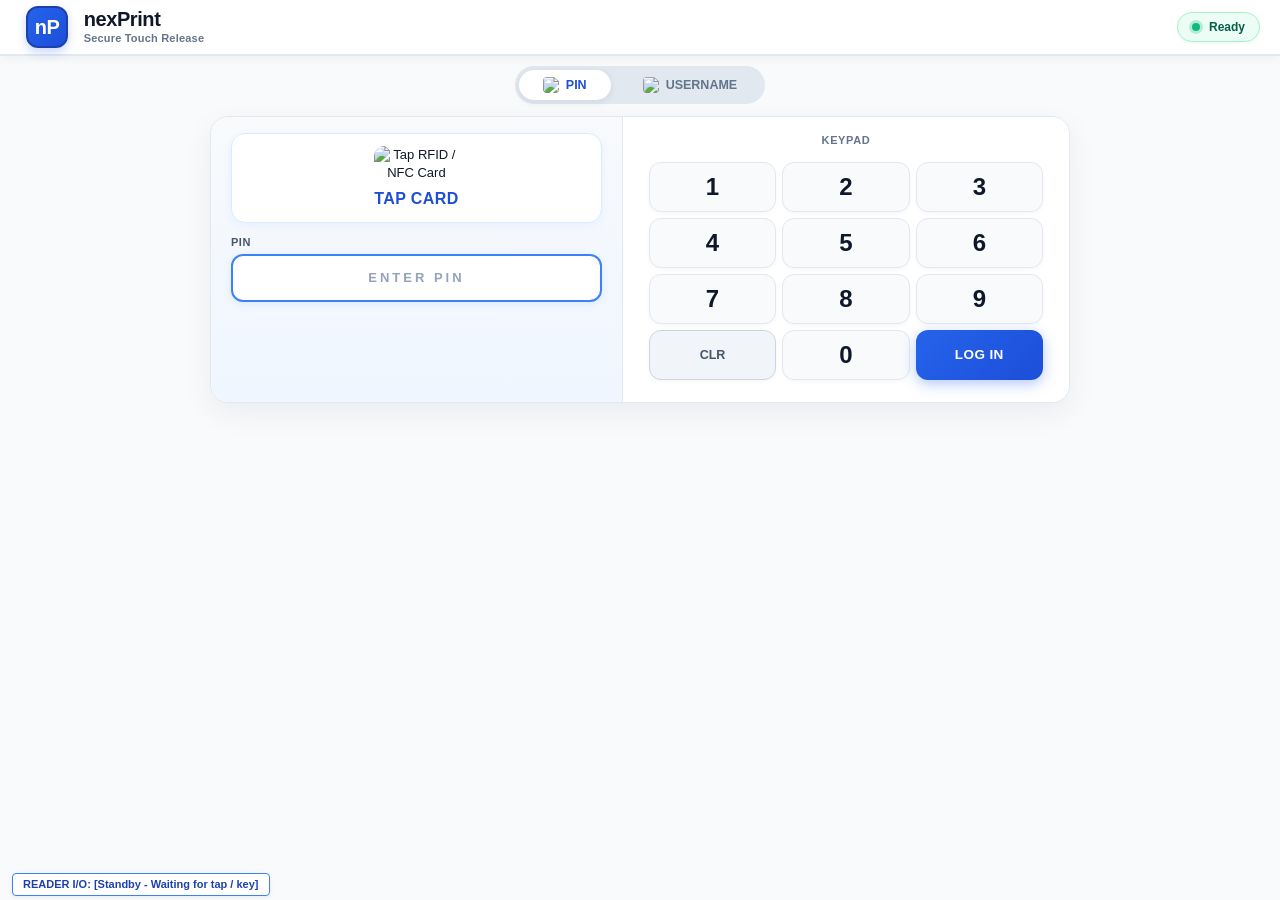
==== commit d3ef6df3: "UPDT 06 11 26" ====
--- a/rr-secure-print-api/src/main/resources/static/index.html
+++ b/rr-secure-print-api/src/main/resources/static/index.html
@@ -1167,6 +1167,6 @@
     </div>
   </div>
 
-  <script src="/js/ewb-app.js?v=20261105_15"></script>
+  <script src="/js/ewb-app.js?v=20261106_25"></script>
 </body>
 </html>
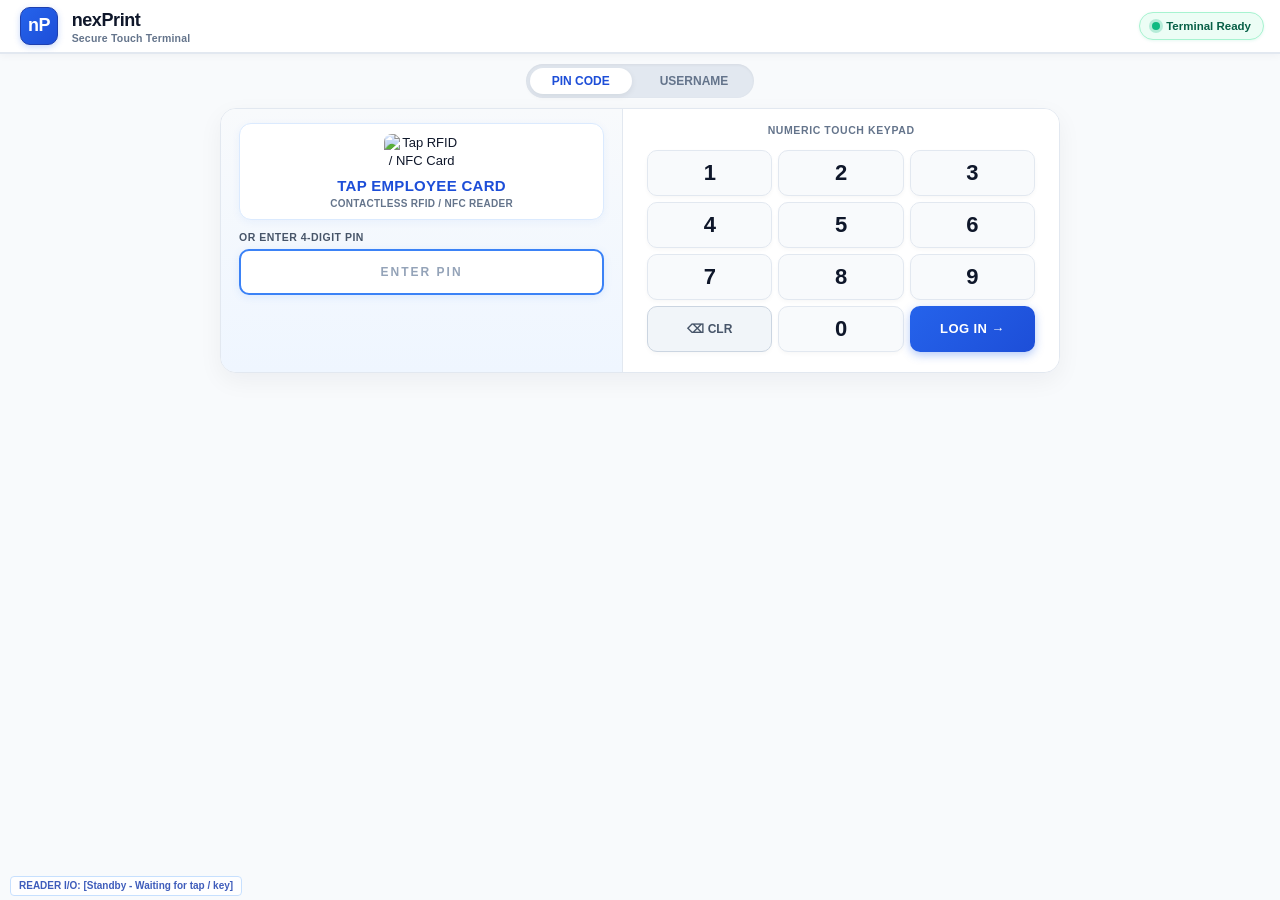
==== commit 3a875ce1: "UPDATE from DESKTOP" ====
--- a/rr-secure-print-api/src/main/resources/static/index.html
+++ b/rr-secure-print-api/src/main/resources/static/index.html
@@ -7,16 +7,17 @@
   <meta http-equiv="Pragma" content="no-cache">
   <meta http-equiv="Expires" content="0">
   <title>nexPrint - Touch Terminal</title>
-  <link rel="stylesheet" href="/css/ewb-touch.css?v=38">
+  <link rel="stylesheet" href="/css/ewb-touch.css?v=39">
   <style>
     /* ============================================================
-       nexPrint - Modern Enterprise Touchscreen Design
-       Clean, tactile, high-contrast, optimized for Toshiba EWB
+       nexPrint - Executive Enterprise MFP Touchscreen System
+       Designed for Toshiba e-STUDIO EWB (1024x600 & 800x480)
+       Zero native scrolling, ultra-crisp tactile response
        ============================================================ */
     * { box-sizing: border-box; margin: 0; padding: 0; }
 
     html, body {
-      font-family: -apple-system, BlinkMacSystemFont, "Segoe UI", Roboto, Arial, sans-serif;
+      font-family: -apple-system, BlinkMacSystemFont, "Segoe UI", Roboto, "Helvetica Neue", Arial, sans-serif;
       background-color: #F8FAFC;
       color: #0F172A;
       margin: 0 !important;
@@ -38,47 +39,72 @@
     }
     strong, b { font-weight: 700; color: #0F172A; }
 
-    /* Top Header Bar */
+    /* ============================================================
+       1. TOP HEADER BAR
+       ============================================================ */
     .pc-header {
-      height: 56px;
+      height: 54px;
       background: #FFFFFF;
       border-bottom: 2px solid #E2E8F0;
-      padding: 0 20px;
-      box-shadow: 0 2px 10px rgba(15, 23, 42, 0.05);
+      padding: 0 16px;
+      box-shadow: 0 2px 8px rgba(15, 23, 42, 0.04);
       width: 100%;
       box-sizing: border-box;
       position: relative;
       z-index: 100;
     }
+    .pc-header-brand {
+      display: inline-flex;
+      align-items: center;
+      vertical-align: middle;
+    }
     .pc-logo-box {
-      display: inline-block;
-      width: 42px;
-      height: 42px;
-      line-height: 38px;
+      display: inline-flex;
+      align-items: center;
+      justify-content: center;
+      width: 38px;
+      height: 38px;
       background: linear-gradient(135deg, #2563EB 0%, #1D4ED8 100%);
-      border: 2px solid #1E40AF;
+      border: 1.5px solid #1E40AF;
       color: #FFFFFF;
       font-weight: 900;
-      font-size: 20px;
-      text-align: center;
-      border-radius: 12px !important;
+      font-size: 18px;
+      border-radius: 10px !important;
+      margin-right: 10px;
+      letter-spacing: -0.5px;
+      box-shadow: 0 2px 6px rgba(37, 99, 235, 0.25);
+    }
+    .pc-brand-info {
+      display: inline-block;
       vertical-align: middle;
-      margin-right: 12px;
-      letter-spacing: -0.5px;
-      box-shadow: 0 4px 10px rgba(37, 99, 235, 0.25);
-    }
-    .pc-brand-info { display: inline-block; vertical-align: middle; }
-    .pc-brand-name { display: block; color: #0F172A; font-size: 20px; font-weight: 800; line-height: 1.15; letter-spacing: -0.4px; }
-    .pc-brand-subtitle { display: block; color: #64748B; font-size: 11px; font-weight: 600; letter-spacing: 0.2px; }
-    
+    }
+    .pc-brand-name {
+      display: block;
+      color: #0F172A;
+      font-size: 18px;
+      font-weight: 800;
+      line-height: 1.15;
+      letter-spacing: -0.4px;
+    }
+    .pc-brand-subtitle {
+      display: block;
+      color: #64748B;
+      font-size: 10.5px;
+      font-weight: 600;
+      letter-spacing: 0.2px;
+    }
+
+    /* Device status badge */
     .pc-device-ready {
-      display: inline-block;
+      display: inline-flex;
+      align-items: center;
+      gap: 6px;
       background-color: #ECFDF5;
       border: 1.5px solid #A7F3D0;
-      padding: 6px 14px;
-      border-radius: 20px !important;
+      padding: 5px 12px;
+      border-radius: 18px !important;
       color: #065F46;
-      font-size: 12px;
+      font-size: 11.5px;
       font-weight: 700;
       vertical-align: middle;
       box-shadow: 0 1px 3px rgba(16, 185, 129, 0.1);
@@ -89,72 +115,96 @@
       height: 8px;
       background-color: #10B981;
       border-radius: 50% !important;
-      margin-right: 6px;
-      vertical-align: middle;
       box-shadow: 0 0 0 3px rgba(16, 185, 129, 0.25);
-    }
+      animation: pulseDot 2s infinite ease-in-out;
+    }
+    @keyframes pulseDot {
+      0%, 100% { transform: scale(1); opacity: 1; }
+      50% { transform: scale(1.15); opacity: 0.8; }
+    }
+
+    /* Active User & Controls */
     .pc-user-info {
-      display: inline-block;
+      display: inline-flex;
+      align-items: center;
       background-color: #F8FAFC;
       border: 1.5px solid #E2E8F0;
-      border-radius: 20px !important;
-      padding: 6px 14px;
+      border-radius: 18px !important;
+      padding: 5px 12px;
       font-size: 12px;
       color: #1E293B;
       vertical-align: middle;
       font-weight: 600;
       box-shadow: 0 1px 3px rgba(0, 0, 0, 0.04);
     }
+    .pc-user-avatar-mini {
+      display: inline-flex;
+      align-items: center;
+      justify-content: center;
+      width: 18px;
+      height: 18px;
+      background: #DBEAFE;
+      color: #1D4ED8;
+      border-radius: 50%;
+      font-size: 10px;
+      font-weight: 800;
+      margin-right: 6px;
+    }
     .pc-btn-header-home {
-      display: inline-block;
+      display: inline-flex;
+      align-items: center;
       background-color: #0F172A !important;
       border: 1px solid #334155 !important;
       border-radius: 8px !important;
       color: #FFFFFF !important;
-      font-size: 11.5px;
+      font-size: 11px;
       font-weight: 700;
-      padding: 7px 12px;
+      padding: 6px 11px;
       cursor: pointer;
       vertical-align: middle;
       margin-left: 6px;
-      transition: all 0.15s ease;
-    }
-    .pc-btn-header-home:active { background-color: #1E293B !important; }
+      transition: all 0.1s ease;
+    }
+    .pc-btn-header-home:active {
+      background-color: #1E293B !important;
+      transform: scale(0.96);
+    }
     .pc-btn-logout {
-      display: inline-block;
-      background: linear-gradient(135deg, #1E293B 0%, #0F172A 100%) !important;
-      border: 1px solid #334155 !important;
+      display: inline-flex;
+      align-items: center;
+      background: linear-gradient(135deg, #DC2626 0%, #B91C1C 100%) !important;
+      border: 1px solid #991B1B !important;
       border-radius: 8px !important;
       color: #FFFFFF !important;
-      font-size: 11.5px;
-      font-weight: 700;
-      padding: 7px 14px;
+      font-size: 11px;
+      font-weight: 800;
+      padding: 6px 12px;
       cursor: pointer;
       vertical-align: middle;
       text-transform: uppercase;
       margin-left: 6px;
       letter-spacing: 0.4px;
-      box-shadow: 0 2px 5px rgba(0,0,0,0.1);
-      transition: all 0.15s ease;
-    }
-    .pc-btn-logout:active { background: #DC2626 !important; border-color: #B91C1C !important; }
-
-    /* Alert Banner */
+      box-shadow: 0 2px 6px rgba(220, 38, 38, 0.25);
+      transition: all 0.1s ease;
+    }
+    .pc-btn-logout:active {
+      background: #991B1B !important;
+      transform: scale(0.96);
+    }
+
+    /* Global Alert Banner */
     .pc-alert-strip {
       display: none;
       position: fixed;
       top: 60px;
-      left: 15px;
-      right: 15px;
-      margin-left: auto;
-      margin-right: auto;
-      width: auto;
-      max-width: 650px;
-      padding: 10px 18px;
-      font-size: 13.5px;
-      font-weight: 800;
+      left: 20px;
+      right: 20px;
+      margin: 0 auto;
+      max-width: 620px;
+      padding: 9px 16px;
+      font-size: 13px;
+      font-weight: 700;
       text-align: center;
-      letter-spacing: 0.3px;
       border-radius: 10px;
       box-shadow: 0 6px 20px rgba(0, 0, 0, 0.15);
       box-sizing: border-box;
@@ -180,50 +230,67 @@
     }
 
     /* Screen Views */
-    .pc-screen { display: none; }
+    .pc-screen {
+      display: none;
+      width: 100%;
+      height: calc(100% - 54px);
+      max-height: calc(100% - 54px);
+      overflow: hidden;
+      box-sizing: border-box;
+    }
     .pc-screen.pc-active { display: block; }
 
-    /* Screen 1: Authentication Screen */
-    .pc-auth-screen { padding: 10px 14px 16px 14px; }
-    .pc-auth-wrapper { max-width: 860px; width: 100%; margin: 0 auto; }
+    /* ============================================================
+       SCREEN 1: AUTHENTICATION
+       ============================================================ */
+    .pc-auth-screen {
+      padding: 10px 14px 12px 14px;
+      box-sizing: border-box;
+    }
+    .pc-auth-wrapper {
+      max-width: 840px;
+      width: 100%;
+      margin: 0 auto;
+    }
     
     /* Modern Pill Navigation Segmented Dock */
     .pc-auth-nav-dock {
       display: flex;
       justify-content: center;
-      gap: 8px;
-      margin-bottom: 12px;
+      gap: 6px;
+      margin-bottom: 10px;
       background: #E2E8F0;
       padding: 4px;
-      border-radius: 28px;
+      border-radius: 24px;
       width: fit-content;
       margin-left: auto;
       margin-right: auto;
+      box-shadow: inset 0 1px 3px rgba(0, 0, 0, 0.06);
     }
     .pc-auth-pill {
       background: transparent;
       border: none;
-      border-radius: 22px !important;
-      padding: 7px 24px;
-      font-size: 12.5px;
+      border-radius: 20px !important;
+      padding: 6px 22px;
+      font-size: 12px;
       font-weight: 700;
       color: #64748B;
       cursor: pointer;
       display: inline-flex;
       align-items: center;
-      gap: 7px;
-      transition: all 0.15s ease;
+      gap: 6px;
+      transition: all 0.12s ease;
     }
     .pc-auth-pill.active {
       background: #FFFFFF !important;
       color: #1D4ED8 !important;
-      box-shadow: 0 2px 8px rgba(15, 23, 42, 0.08);
+      box-shadow: 0 2px 6px rgba(15, 23, 42, 0.08);
       font-weight: 800;
     }
     .pc-auth-pill-icon {
-      width: 16px;
-      height: 16px;
-      border-radius: 4px;
+      width: 15px;
+      height: 15px;
+      border-radius: 3px;
       vertical-align: middle;
     }
 
@@ -231,65 +298,53 @@
       width: 100%;
       background: #FFFFFF;
       border: 1.5px solid #E2E8F0;
-      border-radius: 18px !important;
+      border-radius: 16px !important;
       border-collapse: separate;
-      box-shadow: 0 10px 30px rgba(15, 23, 42, 0.06);
+      box-shadow: 0 8px 24px rgba(15, 23, 42, 0.05);
       overflow: hidden;
     }
     .pc-col-left {
       width: 48%;
       background: linear-gradient(180deg, #F8FAFC 0%, #EFF6FF 100%);
       border-right: 1.5px solid #E2E8F0;
-      padding: 16px 20px;
+      padding: 14px 18px;
       vertical-align: top;
       text-align: center;
     }
     .pc-rfid-hero-wrap {
       background: #FFFFFF;
       border: 1.5px solid #DBEAFE;
-      border-radius: 14px;
-      padding: 12px 10px 10px 10px;
-      box-shadow: 0 3px 10px rgba(37, 99, 235, 0.06);
-      margin-bottom: 12px;
+      border-radius: 12px;
+      padding: 10px 8px 8px 8px;
+      box-shadow: 0 2px 8px rgba(37, 99, 235, 0.06);
+      margin-bottom: 10px;
+      position: relative;
     }
     .pc-rfid-hero-img {
-      max-width: 84px;
-      max-height: 84px;
+      max-width: 76px;
+      max-height: 76px;
       object-fit: contain;
-      border-radius: 10px;
+      border-radius: 8px;
       display: block;
-      margin: 0 auto 6px auto;
+      margin: 0 auto 5px auto;
     }
     .pc-rfid-title {
-      font-size: 16px;
+      font-size: 15px;
       font-weight: 800;
       color: #1D4ED8;
-      letter-spacing: 0.4px;
+      letter-spacing: 0.3px;
       margin-bottom: 1px;
     }
     .pc-rfid-sub {
-      font-size: 10.5px;
+      font-size: 10px;
       font-weight: 600;
       color: #64748B;
       text-transform: uppercase;
       letter-spacing: 0.3px;
     }
-    .pc-rfid-status {
-      width: 85%;
-      height: 26px;
-      line-height: 24px;
-      margin: 6px auto 0 auto;
-      border: 1px solid #BFDBFE;
-      background: #EFF6FF;
-      border-radius: 20px !important;
-      text-align: center;
-      font-size: 11px;
-      font-weight: 700;
-      color: #1D4ED8;
-    }
 
     .pc-pin-label {
-      font-size: 11px;
+      font-size: 10.5px;
       font-weight: 800;
       color: #475569;
       text-transform: uppercase;
@@ -299,46 +354,49 @@
     }
     .pc-pin-box {
       width: 100%;
-      height: 48px;
-      line-height: 44px;
+      height: 46px;
+      line-height: 42px;
       background: #FFFFFF;
       border: 2px solid #3B82F6;
-      border-radius: 12px !important;
+      border-radius: 10px !important;
       text-align: center;
-      margin-bottom: 8px;
+      margin-bottom: 6px;
       box-shadow: 0 2px 8px rgba(59, 130, 246, 0.12);
+      display: flex;
+      align-items: center;
+      justify-content: center;
     }
     .pc-pin-placeholder {
       color: #94A3B8;
-      font-size: 13px;
-      font-weight: 800;
-      letter-spacing: 3px;
+      font-size: 12px;
+      font-weight: 800;
+      letter-spacing: 2px;
     }
     .pc-pin-dot {
       display: inline-block;
-      width: 13px;
-      height: 13px;
-      background-color: #2563EB !important;
+      width: 12px;
+      height: 12px;
+      background: radial-gradient(circle, #3B82F6 0%, #1D4ED8 100%) !important;
       border-radius: 50% !important;
       margin: 0 5px;
       vertical-align: middle;
-      box-shadow: 0 2px 6px rgba(37, 99, 235, 0.4);
-    }
-
-    /* Right Column: Numeric Keypad */
+      box-shadow: 0 2px 5px rgba(37, 99, 235, 0.4);
+    }
+
+    /* Right Column: Keypad */
     .pc-col-right {
       width: 52%;
       background: #FFFFFF;
-      padding: 16px 20px;
+      padding: 14px 18px;
       vertical-align: top;
     }
     .pc-keypad-title {
-      font-size: 11px;
+      font-size: 10.5px;
       font-weight: 800;
       color: #64748B;
       text-transform: uppercase;
       letter-spacing: 0.6px;
-      margin-bottom: 8px;
+      margin-bottom: 6px;
       text-align: center;
     }
     .pc-keypad-tbl {
@@ -349,63 +407,66 @@
     .pc-keypad-tbl td { width: 33.33%; padding: 0; }
     .pc-kbtn {
       width: 100%;
-      height: 50px;
-      line-height: 48px;
+      height: 46px;
+      line-height: 44px;
       background: #F8FAFC;
       border: 1.5px solid #E2E8F0;
-      border-radius: 12px !important;
-      font-size: 24px;
+      border-radius: 10px !important;
+      font-size: 22px;
       font-weight: 700;
       color: #0F172A;
       cursor: pointer;
       text-align: center;
       box-shadow: 0 2px 4px rgba(0, 0, 0, 0.03);
-      transition: all 0.12s ease;
+      transition: all 0.08s ease;
     }
     .pc-kbtn:active {
       background: #EFF6FF !important;
       border-color: #3B82F6 !important;
       color: #1D4ED8 !important;
+      transform: scale(0.96);
     }
     .pc-kbtn-clear {
       background: #F1F5F9;
       border-color: #CBD5E1;
       color: #475569;
-      font-size: 12.5px;
-      font-weight: 800;
-      border-radius: 12px !important;
+      font-size: 12px;
+      font-weight: 800;
+      border-radius: 10px !important;
     }
     .pc-kbtn-clear:active {
       background: #FEE2E2 !important;
       border-color: #F87171 !important;
       color: #DC2626 !important;
+      transform: scale(0.96);
     }
     .pc-kbtn-enter {
       background: linear-gradient(135deg, #2563EB 0%, #1D4ED8 100%) !important;
       border: none !important;
       color: #FFFFFF !important;
-      font-size: 13.5px;
+      font-size: 13px;
       font-weight: 800;
       letter-spacing: 0.4px;
-      border-radius: 12px !important;
-      box-shadow: 0 4px 14px rgba(37, 99, 235, 0.35) !important;
+      border-radius: 10px !important;
+      box-shadow: 0 3px 10px rgba(37, 99, 235, 0.35) !important;
     }
     .pc-kbtn-enter:active {
       background: #1E40AF !important;
+      transform: scale(0.96);
     }
 
     .pc-input-touch {
       width: 100%;
-      height: 44px;
-      line-height: 42px;
+      height: 42px;
+      line-height: 40px;
       background: #FFFFFF;
       border: 1.5px solid #CBD5E1;
-      border-radius: 10px !important;
-      font-size: 14px;
+      border-radius: 8px !important;
+      font-size: 13.5px;
       font-weight: 600;
       color: #0F172A;
       padding: 0 12px;
-      margin-bottom: 10px;
+      margin-bottom: 8px;
     }
     .pc-input-touch:focus {
       border-color: #2563EB;
@@ -414,16 +475,39 @@
       box-shadow: 0 0 0 3px rgba(37, 99, 235, 0.15);
     }
 
-    /* SCREEN 2: MAIN MENU */
-    .pc-menu-screen { padding: 14px 16px 20px 16px; }
-    .pc-menu-wrapper { max-width: 1060px; width: 100%; margin: 0 auto; }
-    .pc-menu-title-bar { text-align: center; margin-bottom: 20px; }
-    .pc-menu-title-bar h2 { font-size: 21px; font-weight: 800; color: #0F172A; margin: 0; letter-spacing: -0.3px; }
+    /* ============================================================
+       SCREEN 2: MAIN MENU (App Launcher)
+       ============================================================ */
+    .pc-menu-screen {
+      padding: 12px 16px 14px 16px;
+      box-sizing: border-box;
+    }
+    .pc-menu-wrapper {
+      max-width: 980px;
+      width: 100%;
+      margin: 0 auto;
+    }
+    .pc-menu-title-bar {
+      text-align: center;
+      margin-bottom: 14px;
+    }
+    .pc-menu-title-bar h2 {
+      font-size: 19px;
+      font-weight: 800;
+      color: #0F172A;
+      margin: 0 0 3px 0;
+      letter-spacing: -0.3px;
+    }
+    .pc-menu-title-bar p {
+      font-size: 11.5px;
+      color: #64748B;
+      font-weight: 600;
+    }
 
     .pc-menu-table {
       width: 100% !important;
       border-collapse: separate !important;
-      border-spacing: 16px 0 !important;
+      border-spacing: 14px 0 !important;
       table-layout: fixed !important;
     }
     .pc-menu-table td {
@@ -435,65 +519,68 @@
       width: 100% !important;
       background: #FFFFFF;
       border: 1.5px solid #E2E8F0;
-      border-radius: 18px !important;
-      padding: 38px 16px 32px 16px !important;
+      border-radius: 16px !important;
+      padding: 26px 14px 22px 14px !important;
       text-align: center !important;
       cursor: pointer;
-      box-shadow: 0 4px 16px rgba(15, 23, 42, 0.05);
+      box-shadow: 0 4px 14px rgba(15, 23, 42, 0.05);
       position: relative;
       box-sizing: border-box !important;
-      min-height: 200px;
-      transition: all 0.15s ease;
+      min-height: 190px;
+      transition: all 0.12s ease;
     }
     .pc-menu-card:active {
+      transform: scale(0.98);
       background: #F8FAFC;
     }
 
-    /* Individual Color Signatures */
+    /* Individual Color Accents */
     .pc-menu-card-print {
       border-top: 5px solid #2563EB !important;
     }
     .pc-menu-card-print:active {
       border-color: #2563EB !important;
-      box-shadow: 0 8px 24px rgba(37, 99, 235, 0.18);
+      box-shadow: 0 6px 20px rgba(37, 99, 235, 0.18);
     }
     .pc-menu-card-copy {
       border-top: 5px solid #F59E0B !important;
     }
     .pc-menu-card-copy:active {
       border-color: #F59E0B !important;
-      box-shadow: 0 8px 24px rgba(245, 158, 11, 0.18);
+      box-shadow: 0 6px 20px rgba(245, 158, 11, 0.18);
     }
     .pc-menu-card-scan {
       border-top: 5px solid #10B981 !important;
     }
     .pc-menu-card-scan:active {
       border-color: #10B981 !important;
-      box-shadow: 0 8px 24px rgba(16, 185, 129, 0.18);
+      box-shadow: 0 6px 20px rgba(16, 185, 129, 0.18);
     }
 
     .pc-menu-card-badge {
       position: absolute;
-      top: 12px;
-      right: 12px;
+      top: 10px;
+      right: 10px;
       background: #EFF6FF !important;
       color: #1D4ED8 !important;
       border: 1px solid #BFDBFE !important;
-      border-radius: 20px !important;
-      font-size: 11px;
-      font-weight: 800;
-      padding: 3px 9px;
+      border-radius: 14px !important;
+      font-size: 10.5px;
+      font-weight: 800;
+      padding: 2px 8px;
       text-transform: uppercase;
+      box-shadow: 0 1px 3px rgba(37, 99, 235, 0.1);
     }
 
     .pc-menu-icon-wrap {
-      width: 88px;
-      height: 88px;
-      margin: 0 auto 16px auto;
-      border-radius: 22px !important;
-      display: block;
+      width: 76px;
+      height: 76px;
+      margin: 0 auto 12px auto;
+      border-radius: 18px !important;
+      display: flex;
+      align-items: center;
+      justify-content: center;
       text-align: center;
-      position: relative;
     }
     .pc-menu-card-print .pc-menu-icon-wrap {
       background: linear-gradient(135deg, #EFF6FF, #DBEAFE);
@@ -509,80 +596,97 @@
     }
 
     .pc-menu-icon {
-      width: 60px;
-      height: 60px;
-      margin: 14px auto 0 auto;
+      width: 52px;
+      height: 52px;
+      margin: 0 auto;
       display: block;
-      border-radius: 10px;
+      border-radius: 8px;
       object-fit: contain;
     }
     .pc-menu-svg-fallback {
-      width: 88px;
-      height: 88px;
-      line-height: 88px;
+      width: 76px;
+      height: 76px;
+      display: flex;
+      align-items: center;
+      justify-content: center;
       text-align: center;
       margin: 0 auto;
     }
-    .pc-menu-svg-fallback svg {
-      vertical-align: middle;
-      margin-top: 14px;
-    }
 
     .pc-menu-card-title {
-      font-size: 21px !important;
+      font-size: 18px !important;
       font-weight: 800 !important;
       color: #0F172A;
-      margin: 0 !important;
+      margin: 0 0 4px 0 !important;
       letter-spacing: -0.3px;
       text-align: center !important;
       line-height: 1.2;
     }
+    .pc-menu-card-sub {
+      font-size: 11px;
+      color: #64748B;
+      font-weight: 600;
+      margin: 0;
+    }
 
     .pc-btn-access-home {
-      display: inline-block;
-      padding: 10px 24px;
+      display: inline-flex;
+      align-items: center;
+      padding: 9px 20px;
       background: #0F172A;
       border: 1.5px solid #334155;
       color: #FFFFFF !important;
-      border-radius: 24px !important;
-      font-size: 13px;
+      border-radius: 20px !important;
+      font-size: 12px;
       font-weight: 700;
       letter-spacing: 0.3px;
       cursor: pointer;
-      box-shadow: 0 4px 12px rgba(15, 23, 42, 0.15);
-      transition: all 0.15s ease;
+      box-shadow: 0 3px 10px rgba(15, 23, 42, 0.15);
+      transition: all 0.1s ease;
     }
     .pc-btn-access-home:active {
       background: #1E293B;
-    }
-
-    /* SCREEN 3: PRINT RELEASE QUEUE */
-    .pc-queue-screen { padding: 10px 14px 70px 14px; }
-    .pc-queue-wrapper { max-width: 1100px; width: 100%; margin: 0 auto; }
+      transform: scale(0.97);
+    }
+
+    /* ============================================================
+       SCREEN 3: PRINT RELEASE QUEUE
+       ============================================================ */
+    .pc-queue-screen {
+      padding: 8px 12px 64px 12px;
+      box-sizing: border-box;
+    }
+    .pc-queue-wrapper {
+      max-width: 1040px;
+      width: 100%;
+      margin: 0 auto;
+    }
     .pc-tab-bar {
       width: 100%;
       background: #FFFFFF;
       border: 1.5px solid #E2E8F0;
       border-top: 3px solid #2563EB;
-      border-radius: 12px !important;
-      padding: 8px 12px;
-      margin-bottom: 10px;
+      border-radius: 10px !important;
+      padding: 6px 10px;
+      margin-bottom: 8px;
       box-shadow: 0 2px 6px rgba(0, 0, 0, 0.03);
     }
     .pc-btn-menu-back {
-      padding: 6px 14px;
-      font-size: 12px;
+      padding: 6px 12px;
+      font-size: 11.5px;
       font-weight: 700;
       background: #0F172A;
       color: #FFFFFF;
       border: none;
-      border-radius: 8px !important;
+      border-radius: 6px !important;
       cursor: pointer;
       margin-right: 8px;
       vertical-align: middle;
-    }
+      transition: all 0.1s ease;
+    }
+    .pc-btn-menu-back:active { transform: scale(0.96); }
     .pc-tab-active {
-      font-size: 14px;
+      font-size: 13.5px;
       font-weight: 800;
       color: #0F172A;
       vertical-align: middle;
@@ -592,64 +696,134 @@
       font-weight: 800;
     }
     .pc-btn-print-all {
-      padding: 7px 18px;
-      font-size: 12.5px;
+      padding: 6px 16px;
+      font-size: 12px;
       font-weight: 800;
       background: linear-gradient(135deg, #2563EB 0%, #1D4ED8 100%);
       color: #FFFFFF;
       border: none;
-      border-radius: 8px !important;
+      border-radius: 6px !important;
       cursor: pointer;
       margin-right: 6px;
       vertical-align: middle;
-      box-shadow: 0 2px 8px rgba(37, 99, 235, 0.3);
-    }
+      box-shadow: 0 2px 6px rgba(37, 99, 235, 0.25);
+      transition: all 0.1s ease;
+    }
+    .pc-btn-print-all:active { transform: scale(0.96); }
     .pc-btn-refresh {
-      padding: 7px 14px;
-      font-size: 12px;
+      padding: 6px 12px;
+      font-size: 11.5px;
       font-weight: 700;
       background: #FFFFFF;
       color: #0F172A;
       border: 1.5px solid #CBD5E1;
-      border-radius: 8px !important;
+      border-radius: 6px !important;
       cursor: pointer;
       vertical-align: middle;
-    }
+      transition: all 0.1s ease;
+    }
+    .pc-btn-refresh:active { background: #F8FAFC; transform: scale(0.96); }
 
     .pc-table-wrap {
       width: 100%;
       background: #FFFFFF;
       border: 1.5px solid #E2E8F0;
-      border-radius: 12px !important;
-      box-shadow: 0 4px 12px rgba(0, 0, 0, 0.03);
-      max-height: calc(100vh - 165px);
+      border-radius: 10px !important;
+      box-shadow: 0 2px 8px rgba(0, 0, 0, 0.03);
+      max-height: calc(100vh - 170px);
       overflow-y: auto;
       -webkit-overflow-scrolling: touch;
     }
-    table.pc-job-table { width: 100%; border-collapse: collapse; }
-    table.pc-job-table thead { background: #F8FAFC; position: sticky; top: 0; z-index: 2; }
+    table.pc-job-table {
+      width: 100%;
+      border-collapse: collapse;
+    }
+    table.pc-job-table thead {
+      background: #F8FAFC;
+      position: sticky;
+      top: 0;
+      z-index: 2;
+    }
     table.pc-job-table th {
-      padding: 10px 12px;
-      font-size: 11px;
+      padding: 8px 10px;
+      font-size: 10.5px;
       font-weight: 700;
       color: #64748B;
       text-align: left;
       border-bottom: 1.5px solid #E2E8F0;
+      text-transform: uppercase;
+      letter-spacing: 0.4px;
     }
     table.pc-job-table td {
-      padding: 12px 12px;
-      font-size: 13px;
+      padding: 10px 10px;
+      font-size: 12.5px;
       color: #0F172A;
       border-bottom: 1px solid #F1F5F9;
       vertical-align: middle;
     }
+    table.pc-job-table tr {
+      cursor: pointer;
+      transition: background 0.1s ease;
+    }
+    table.pc-job-table tr:hover {
+      background: #F8FAFC;
+    }
+    table.pc-job-table tr.pc-selected {
+      background-color: #EFF6FF !important;
+      border-left: 3.5px solid #2563EB !important;
+    }
     .pc-checkbox-touch {
-      width: 22px;
-      height: 22px;
+      width: 20px;
+      height: 20px;
       cursor: pointer;
-      border-radius: 6px !important;
-    }
-    .pc-empty-queue { padding: 40px 20px; text-align: center; color: #64748B; }
+      border-radius: 4px !important;
+      accent-color: #2563EB;
+    }
+    .pc-doc-title {
+      font-weight: 700;
+      color: #0F172A;
+      max-width: 280px;
+      overflow: hidden;
+      text-overflow: ellipsis;
+      white-space: nowrap;
+    }
+    .pc-attr-tag {
+      display: inline-block;
+      padding: 2px 6px;
+      font-size: 10px;
+      font-weight: 700;
+      background: #F1F5F9;
+      border: 1px solid #CBD5E1;
+      border-radius: 4px;
+      color: #475569;
+      margin-right: 4px;
+    }
+    .pc-badge-held {
+      display: inline-block;
+      padding: 2px 8px;
+      font-size: 10.5px;
+      font-weight: 800;
+      background-color: #FEF3C7;
+      border: 1px solid #FDE68A;
+      color: #92400E;
+      border-radius: 12px;
+      text-transform: uppercase;
+    }
+    .pc-empty-queue {
+      padding: 36px 20px;
+      text-align: center;
+      color: #64748B;
+    }
+    .pc-empty-queue h3 {
+      font-size: 15px;
+      font-weight: 800;
+      color: #0F172A;
+      margin-bottom: 4px;
+    }
+    .pc-empty-queue p {
+      font-size: 12px;
+      color: #64748B;
+    }
 
     /* Bottom Action Dock */
     .pc-action-dock {
@@ -657,78 +831,63 @@
       bottom: 0;
       left: 0;
       right: 0;
-      height: 60px;
+      height: 56px;
       background: rgba(255, 255, 255, 0.98);
       border-top: 2px solid #E2E8F0;
-      padding: 8px 18px;
-      box-shadow: 0 -4px 16px rgba(0,0,0,0.06);
+      padding: 6px 16px;
+      box-shadow: 0 -3px 12px rgba(0,0,0,0.05);
       z-index: 50;
       box-sizing: border-box;
     }
-    .pc-selection-summary { font-size: 13.5px; font-weight: 700; color: #0F172A; }
-    .pc-summary-sep { color: #CBD5E1; margin: 0 5px; }
+    .pc-selection-summary {
+      font-size: 13px;
+      font-weight: 700;
+      color: #0F172A;
+    }
+    .pc-summary-sep { color: #CBD5E1; margin: 0 4px; }
     .pc-btn-dock-cancel {
-      padding: 8px 16px;
-      font-size: 12px;
+      padding: 7px 14px;
+      font-size: 11.5px;
       font-weight: 700;
       background: #FFFFFF;
       border: 1.5px solid #CBD5E1;
-      border-radius: 8px !important;
+      border-radius: 6px !important;
       color: #0F172A;
       cursor: pointer;
       margin-right: 6px;
-    }
+      transition: all 0.1s ease;
+    }
+    .pc-btn-dock-cancel:active { background: #F8FAFC; transform: scale(0.96); }
     .pc-btn-dock-print {
-      padding: 8px 22px;
-      font-size: 13px;
+      padding: 7px 20px;
+      font-size: 12.5px;
       font-weight: 800;
       background: linear-gradient(135deg, #2563EB 0%, #1D4ED8 100%);
       border: none;
-      border-radius: 8px !important;
+      border-radius: 6px !important;
       color: #FFFFFF;
       cursor: pointer;
       text-transform: uppercase;
-      box-shadow: 0 4px 14px rgba(37, 99, 235, 0.3);
-    }
+      box-shadow: 0 3px 10px rgba(37, 99, 235, 0.3);
+      transition: all 0.1s ease;
+    }
+    .pc-btn-dock-print:active { transform: scale(0.96); }
     .pc-btn-disabled { opacity: 0.45; cursor: default; }
 
-    /* Walk-Up Screens (Photocopy & Document Scan) */
+    /* ============================================================
+       SCREEN 4 & 5: WALK-UP STATIONS (Copy & Scan)
+       ============================================================ */
     .pc-copy-screen, .pc-scan-screen {
       padding: 10px 14px;
-      height: calc(100% - 56px);
-      max-height: calc(100% - 56px);
+      height: calc(100% - 54px);
+      max-height: calc(100% - 54px);
       box-sizing: border-box;
       overflow: hidden;
     }
-    .pc-copy-wrapper { max-width: 720px; width: 100%; margin: 24px auto 0 auto; }
-    .pc-walkup-card {
-      border-radius: 18px !important;
-      padding: 32px 24px;
-      text-align: center;
-      box-shadow: 0 10px 30px rgba(0, 0, 0, 0.08);
-    }
-    .pc-btn-finish-walkup {
-      padding: 12px 24px;
-      font-size: 13px;
-      font-weight: 800;
-      background: #10B981;
-      border: none;
-      border-radius: 10px !important;
-      color: #FFFFFF;
-      cursor: pointer;
-      text-transform: uppercase;
-      letter-spacing: 0.3px;
-      box-shadow: 0 4px 12px rgba(16, 185, 129, 0.3);
-    }
-    .pc-btn-secondary {
-      padding: 12px 22px;
-      font-size: 13px;
-      font-weight: 700;
-      background: #F1F5F9;
-      border: 1.5px solid #CBD5E1;
-      color: #334155;
-      border-radius: 10px !important;
-      cursor: pointer;
+    .pc-copy-wrapper {
+      max-width: 700px;
+      width: 100%;
+      margin: 10px auto 0 auto;
     }
 
     @media (max-width: 900px) {
@@ -745,41 +904,42 @@
     <table style="width:100%; height:100%; border-collapse:collapse;" cellpadding="0" cellspacing="0">
       <tr>
         <td style="vertical-align:middle; text-align:left; white-space:nowrap;">
-          <div class="pc-header-brand" id="ewbBrandContainer" style="display:inline-block; vertical-align:middle; padding-left:6px;">
+          <div class="pc-header-brand" id="ewbBrandContainer" style="display:inline-block; vertical-align:middle; padding-left:4px;">
             <div id="ewbDefaultBrandGroup" style="display:inline-block; vertical-align:middle;">
               <div class="pc-logo-box" id="ewbLogoBox">nP</div>
               <div class="pc-brand-info" id="ewbBrandInfo">
                 <span class="pc-brand-name" id="ewbBrandName">nexPrint</span>
-                <span class="pc-brand-subtitle" id="ewbBrandSubtitle">Secure Touch Release</span>
+                <span class="pc-brand-subtitle" id="ewbBrandSubtitle">Secure Touch Terminal</span>
               </div>
             </div>
-            <img id="ewbLogoImg" style="display:none; max-height:36px; max-width:180px; vertical-align:middle; object-fit:contain;" src="" alt="Logo">
+            <img id="ewbLogoImg" style="display:none; max-height:34px; max-width:160px; vertical-align:middle; object-fit:contain;" src="" alt="Logo">
           </div>
         </td>
         <td style="vertical-align:middle; text-align:right; white-space:nowrap;">
           <!-- Active User & Session Control (visible when logged in) -->
           <div id="userHeaderSection" style="display:none; white-space:nowrap;">
             <span class="pc-user-info">
-              User: <strong id="userBadgeText">User</strong>
+              <span class="pc-user-avatar-mini">&#128100;</span>
+              <strong id="userBadgeText">User</strong>
             </span>
             <span id="userDeptText" style="display:none;"></span>
             <span id="userPrintCount" style="display:none;">0</span>
             <span id="userCopyCount" style="display:none;">0</span>
             <button type="button" class="pc-btn-header-home" id="headerHomeBtn" onclick="window.openDeviceHome()" title="Access Toshiba Device Home">
-              <svg width="14" height="14" viewBox="0 0 24 24" fill="none" stroke="currentColor" stroke-width="2.2" stroke-linecap="round" stroke-linejoin="round" style="display:inline-block; vertical-align:middle; margin-right:3px;">
+              <svg width="13" height="13" viewBox="0 0 24 24" fill="none" stroke="currentColor" stroke-width="2.2" stroke-linecap="round" stroke-linejoin="round" style="display:inline-block; vertical-align:middle; margin-right:3px;">
                 <path d="M3 9l9-7 9 7v11a2 2 0 0 1-2 2H5a2 2 0 0 1-2-2z"></path>
                 <polyline points="9 22 9 12 15 12 15 22"></polyline>
               </svg>
               <span style="vertical-align:middle;">HOME</span>
             </button>
             <button type="button" class="pc-btn-logout" id="logoutBtn" onclick="window.handleLogout()">
-              LOGOUT <span id="timerCountdown" style="font-weight:400; opacity:0.85;">(120s)</span>
+              LOGOUT <span id="timerCountdown" style="font-weight:400; opacity:0.85; margin-left:2px;">(20s)</span>
             </button>
           </div>
 
           <!-- Ready indicator (visible on login screen) -->
           <div id="deviceStatusHeader" class="pc-device-ready">
-            <span class="pc-status-dot"></span> Ready
+            <span class="pc-status-dot"></span> Terminal Ready
           </div>
         </td>
       </tr>
@@ -790,22 +950,22 @@
   <div id="alertBox" class="pc-alert-strip"></div>
 
   <!-- ============================================================
-       SCREEN 1: AUTHENTICATION (PaperCut MF Executive Touchscreen)
+       SCREEN 1: AUTHENTICATION (PaperCut MF Touch Screen Standard)
        ============================================================ -->
   <div id="screenAuth" class="pc-screen pc-auth-screen pc-active">
     <!-- Real-time Hardware I/O Debug Status Bar for Toshiba Terminal -->
-    <div id="rawKeyDebug" style="position:fixed; bottom:4px; left:12px; font-size:11px; color:#1E40AF; font-weight:700; z-index:999999; background:rgba(255,255,255,0.95); padding:3px 10px; border:1.5px solid #3B82F6; border-radius:4px; box-shadow:0 1px 4px rgba(0,0,0,0.08);">READER I/O: [Standby - Waiting for tap / key]</div>
+    <div id="rawKeyDebug" style="position:fixed; bottom:4px; left:10px; font-size:10px; color:#1E40AF; font-weight:700; z-index:999999; background:rgba(255,255,255,0.92); padding:2px 8px; border:1px solid #BFDBFE; border-radius:4px; opacity:0.85;">READER I/O: [Standby - Waiting for tap / key]</div>
 
     <div class="pc-auth-wrapper">
 
       <!-- Modern Segmented Capsule Dock -->
       <div class="pc-auth-nav-dock">
         <button type="button" id="tabAuthPin" class="pc-auth-pill active" onclick="window.switchAuthMode('PIN')">
-          <img src="/img/icon-pin.jpg" class="pc-auth-pill-icon" alt="PIN">
-          <span>PIN</span>
+          <img src="/img/icon-pin.jpg" class="pc-auth-pill-icon" alt="PIN" onerror="this.style.display='none';">
+          <span>PIN CODE</span>
         </button>
         <button type="button" id="tabAuthUserPass" class="pc-auth-pill" onclick="window.switchAuthMode('USER_PASS')">
-          <img src="/img/icon-user.jpg" class="pc-auth-pill-icon" alt="Username">
+          <img src="/img/icon-user.jpg" class="pc-auth-pill-icon" alt="Username" onerror="this.style.display='none';">
           <span>USERNAME</span>
         </button>
       </div>
@@ -818,37 +978,38 @@
               <!-- RFID / NFC Contactless Tap Hero -->
               <div class="pc-rfid-hero-wrap">
                 <img src="/img/icon-card-tap.jpg" class="pc-rfid-hero-img" alt="Tap RFID / NFC Card">
-                <div class="pc-rfid-title">TAP CARD</div>
+                <div class="pc-rfid-title">TAP EMPLOYEE CARD</div>
+                <div class="pc-rfid-sub">Contactless RFID / NFC Reader</div>
                 <input type="text" id="pcCardCatcher" inputmode="none" readonly tabindex="-1" autocomplete="off" autocorrect="off" autocapitalize="off" spellcheck="false"
                        style="position:absolute; opacity:0; pointer-events:none; width:1px; height:1px; left:-9999px; top:-9999px;">
               </div>
 
               <!-- Unregistered Card Alert Prompt -->
-              <div id="cardAssociationPrompt" style="display:none; background:#EFF6FF; border:1.5px solid #2563EB; border-radius:8px; padding:8px 12px; margin-bottom:10px; text-align:left;">
+              <div id="cardAssociationPrompt" style="display:none; background:#EFF6FF; border:1.5px solid #2563EB; border-radius:8px; padding:7px 10px; margin-bottom:8px; text-align:left;">
                 <table style="width:100%; border-collapse:collapse;" cellpadding="0" cellspacing="0">
                   <tr>
-                    <td style="font-size:11.5px; font-weight:800; color:#1D4ED8; text-transform:uppercase;">NEW CARD DETECTED</td>
+                    <td style="font-size:11px; font-weight:800; color:#1D4ED8; text-transform:uppercase;">NEW CARD DETECTED</td>
                     <td style="text-align:right;">
-                      <a href="javascript:void(0)" onclick="window.cancelCardAssociation()" style="font-size:10.5px; font-weight:700; color:#EF4444; text-decoration:none;">CANCEL</a>
+                      <a href="javascript:void(0)" onclick="window.cancelCardAssociation()" style="font-size:10px; font-weight:700; color:#EF4444; text-decoration:none;">CANCEL</a>
                     </td>
                   </tr>
                 </table>
-                <div style="font-size:11px; color:#1E40AF; margin-top:3px;">
+                <div style="font-size:10.5px; color:#1E40AF; margin-top:2px;">
                   ID: <strong id="detectedCardId" style="font-family:monospace; background:#DBEAFE; padding:1px 5px; border-radius:3px;"></strong>
                 </div>
-                <div style="font-size:10.5px; color:#1D4ED8; font-weight:600; margin-top:2px;">
+                <div style="font-size:10px; color:#1D4ED8; font-weight:600; margin-top:2px;">
                   Enter your PIN below to register this card.
                 </div>
               </div>
 
-              <div class="pc-pin-label">PIN</div>
+              <div class="pc-pin-label">OR ENTER 4-DIGIT PIN</div>
               <div id="pinDisplay" class="pc-pin-box">
                 <span class="pc-pin-placeholder">ENTER PIN</span>
               </div>
             </td>
 
             <td class="pc-col-right" valign="top">
-              <div class="pc-keypad-title">KEYPAD</div>
+              <div class="pc-keypad-title">NUMERIC TOUCH KEYPAD</div>
               <table class="pc-keypad-tbl" cellpadding="0" cellspacing="6">
                 <tr>
                   <td><button type="button" class="pc-kbtn" onclick="window.handleKeypad('1')">1</button></td>
@@ -866,9 +1027,9 @@
                   <td><button type="button" class="pc-kbtn" onclick="window.handleKeypad('9')">9</button></td>
                 </tr>
                 <tr>
-                  <td><button type="button" class="pc-kbtn pc-kbtn-clear" onclick="window.handleKeypad('CLEAR')">CLR</button></td>
+                  <td><button type="button" class="pc-kbtn pc-kbtn-clear" onclick="window.handleKeypad('CLEAR')">&#9003; CLR</button></td>
                   <td><button type="button" class="pc-kbtn" onclick="window.handleKeypad('0')">0</button></td>
-                  <td><button type="button" class="pc-kbtn pc-kbtn-enter" onclick="window.handleKeypad('ENTER')">LOG IN</button></td>
+                  <td><button type="button" class="pc-kbtn pc-kbtn-enter" onclick="window.handleKeypad('ENTER')">LOG IN &rarr;</button></td>
                 </tr>
               </table>
             </td>
@@ -883,25 +1044,25 @@
             <td class="pc-col-left" valign="top">
               <div class="pc-rfid-hero-wrap" style="padding-top:16px;">
                 <img src="/img/icon-user.jpg" class="pc-rfid-hero-img" alt="User Account">
-                <div class="pc-rfid-title">ACCOUNT</div>
-                <div class="pc-rfid-sub">Active Directory Login</div>
+                <div class="pc-rfid-title">USER LOGIN</div>
+                <div class="pc-rfid-sub">Active Directory Credentials</div>
               </div>
             </td>
 
             <td class="pc-col-right" valign="top">
               <form id="userPassForm" onsubmit="window.submitUserPass(event); return false;">
-                <div class="pc-keypad-title" style="text-align:left; margin-bottom:8px;">LOGIN</div>
+                <div class="pc-keypad-title" style="text-align:left; margin-bottom:6px;">ENTER CREDENTIALS</div>
                 <div class="pc-pin-label">USERNAME</div>
                 <input type="text" id="inputUsername" class="pc-input-touch" placeholder="Username" autocomplete="off" autocapitalize="none">
                 <div class="pc-pin-label">PASSWORD</div>
                 <input type="password" id="inputPassword" class="pc-input-touch" placeholder="Password" autocomplete="off">
-                <table style="width:100%; border-collapse:collapse; margin-top:6px;" cellpadding="0" cellspacing="0">
+                <table style="width:100%; border-collapse:collapse; margin-top:4px;" cellpadding="0" cellspacing="0">
                   <tr>
                     <td style="width:32%; padding-right:6px;">
-                      <button type="button" class="pc-kbtn pc-kbtn-clear" style="width:100%;" onclick="window.clearUserPass()">CLR</button>
+                      <button type="button" class="pc-kbtn pc-kbtn-clear" style="width:100%; height:44px;" onclick="window.clearUserPass()">CLR</button>
                     </td>
                     <td style="width:68%;">
-                      <button type="submit" id="btnSubmitUserPass" class="pc-kbtn pc-kbtn-enter" style="width:100%; font-weight:800;" onclick="window.submitUserPass(event)">LOG IN</button>
+                      <button type="submit" id="btnSubmitUserPass" class="pc-kbtn pc-kbtn-enter" style="width:100%; height:44px; font-weight:800;" onclick="window.submitUserPass(event)">LOG IN &rarr;</button>
                     </td>
                   </tr>
                 </table>
@@ -915,15 +1076,16 @@
   </div>
 
   <!-- ============================================================
-       SCREEN 2: MAIN MENU - Strictly Horizontal 3 Tiles (Table Layout)
+       SCREEN 2: MAIN MENU - 3 Large Touch Action Tiles
        ============================================================ -->
   <div id="screenMenu" class="pc-screen pc-menu-screen">
     <div class="pc-menu-wrapper">
       <div class="pc-menu-title-bar">
         <h2>Select an Application</h2>
+        <p>Choose an action to proceed on this device</p>
       </div>
 
-      <!-- 3 Primary Application Cards (Clean & Minimal) -->
+      <!-- 3 Primary Application Cards -->
       <table class="pc-menu-table" cellpadding="0" cellspacing="0">
         <tr>
           <!-- Tile 1: Print Release -->
@@ -931,12 +1093,13 @@
             <div class="pc-menu-card pc-menu-card-print" onclick="window.openPrintRelease()" role="button" tabindex="0">
               <div class="pc-menu-card-badge" id="menuPrintBadge">0 Jobs</div>
               <div class="pc-menu-icon-wrap">
-                <img src="/img/icon-print-release.jpg" class="pc-menu-icon" alt="Print Release" onerror="this.style.display='none'; document.getElementById('menuSvgPrint').style.display='block';">
+                <img src="/img/icon-print-release.jpg" class="pc-menu-icon" alt="Print Release" onerror="this.style.display='none'; document.getElementById('menuSvgPrint').style.display='flex';">
                 <div id="menuSvgPrint" class="pc-menu-svg-fallback" style="display:none;">
-                  <svg width="50" height="50" viewBox="0 0 24 24" fill="none" stroke="#1D4ED8" stroke-width="1.8" stroke-linecap="round" stroke-linejoin="round"><path d="M6 9V2h12v7"></path><path d="M6 18H4a2 2 0 0 1-2-2v-5a2 2 0 0 1 2-2h16a2 2 0 0 1 2 2v5a2 2 0 0 1-2 2h-2"></path><rect x="6" y="14" width="12" height="8"></rect></svg>
+                  <svg width="44" height="44" viewBox="0 0 24 24" fill="none" stroke="#1D4ED8" stroke-width="1.8" stroke-linecap="round" stroke-linejoin="round"><path d="M6 9V2h12v7"></path><path d="M6 18H4a2 2 0 0 1-2-2v-5a2 2 0 0 1 2-2h16a2 2 0 0 1 2 2v5a2 2 0 0 1-2 2h-2"></path><rect x="6" y="14" width="12" height="8"></rect></svg>
                 </div>
               </div>
               <div class="pc-menu-card-title">Print Release</div>
+              <div class="pc-menu-card-sub">Release held print jobs</div>
             </div>
           </td>
 
@@ -944,12 +1107,13 @@
           <td style="width:33.333%;">
             <div class="pc-menu-card pc-menu-card-copy" onclick="window.openCopyFunction()" role="button" tabindex="0">
               <div class="pc-menu-icon-wrap">
-                <img src="/img/icon-copy.jpg" class="pc-menu-icon" alt="Copy" onerror="this.style.display='none'; document.getElementById('menuSvgCopy').style.display='block';">
+                <img src="/img/icon-copy.jpg" class="pc-menu-icon" alt="Copy" onerror="this.style.display='none'; document.getElementById('menuSvgCopy').style.display='flex';">
                 <div id="menuSvgCopy" class="pc-menu-svg-fallback" style="display:none;">
-                  <svg width="50" height="50" viewBox="0 0 24 24" fill="none" stroke="#D97706" stroke-width="1.8" stroke-linecap="round" stroke-linejoin="round"><rect x="9" y="9" width="13" height="13" rx="2" ry="2"></rect><path d="M5 15H4a2 2 0 0 1-2-2V4a2 2 0 0 1 2-2h9a2 2 0 0 1 2 2v1"></path></svg>
+                  <svg width="44" height="44" viewBox="0 0 24 24" fill="none" stroke="#D97706" stroke-width="1.8" stroke-linecap="round" stroke-linejoin="round"><rect x="9" y="9" width="13" height="13" rx="2" ry="2"></rect><path d="M5 15H4a2 2 0 0 1-2-2V4a2 2 0 0 1 2-2h9a2 2 0 0 1 2 2v1"></path></svg>
                 </div>
               </div>
-              <div class="pc-menu-card-title">Copy</div>
+              <div class="pc-menu-card-title">Photocopy</div>
+              <div class="pc-menu-card-sub">Walk-up copy &amp; duplex</div>
             </div>
           </td>
 
@@ -957,25 +1121,26 @@
           <td style="width:33.333%;">
             <div class="pc-menu-card pc-menu-card-scan" onclick="window.openScanFunction()" role="button" tabindex="0">
               <div class="pc-menu-icon-wrap">
-                <img src="/img/icon-scan.jpg" class="pc-menu-icon" alt="Scan" onerror="this.style.display='none'; document.getElementById('menuSvgScan').style.display='block';">
+                <img src="/img/icon-scan.jpg" class="pc-menu-icon" alt="Scan" onerror="this.style.display='none'; document.getElementById('menuSvgScan').style.display='flex';">
                 <div id="menuSvgScan" class="pc-menu-svg-fallback" style="display:none;">
-                  <svg width="50" height="50" viewBox="0 0 24 24" fill="none" stroke="#059669" stroke-width="1.8" stroke-linecap="round" stroke-linejoin="round"><path d="M3 7V5a2 2 0 0 1 2-2h2"></path><path d="M17 3h2a2 2 0 0 1 2 2v2"></path><path d="M21 17v2a2 2 0 0 1-2 2h-2"></path><path d="M7 21H5a2 2 0 0 1-2-2v-2"></path><line x1="7" y1="12" x2="17" y2="12"></line></svg>
+                  <svg width="44" height="44" viewBox="0 0 24 24" fill="none" stroke="#059669" stroke-width="1.8" stroke-linecap="round" stroke-linejoin="round"><path d="M3 7V5a2 2 0 0 1 2-2h2"></path><path d="M17 3h2a2 2 0 0 1 2 2v2"></path><path d="M21 17v2a2 2 0 0 1-2 2h-2"></path><path d="M7 21H5a2 2 0 0 1-2-2v-2"></path><line x1="7" y1="12" x2="17" y2="12"></line></svg>
                 </div>
               </div>
-              <div class="pc-menu-card-title">Scan</div>
+              <div class="pc-menu-card-title">Scan to Email</div>
+              <div class="pc-menu-card-sub">Direct scan to your inbox</div>
             </div>
           </td>
         </tr>
       </table>
 
-      <!-- Bottom Minimal Action: Access Device Home -->
-      <div class="pc-menu-home-dock" style="margin-top:20px; text-align:center;">
+      <!-- Bottom Action: Access Device Home -->
+      <div class="pc-menu-home-dock" style="margin-top:14px; text-align:center;">
         <button type="button" class="pc-btn-access-home" onclick="window.openDeviceHome()" title="Access native Toshiba home screen">
-          <svg width="18" height="18" viewBox="0 0 24 24" fill="none" stroke="currentColor" stroke-width="2.2" stroke-linecap="round" stroke-linejoin="round" style="display:inline-block; vertical-align:middle; margin-right:8px;">
+          <svg width="15" height="15" viewBox="0 0 24 24" fill="none" stroke="currentColor" stroke-width="2.2" stroke-linecap="round" stroke-linejoin="round" style="display:inline-block; vertical-align:middle; margin-right:6px;">
             <path d="M3 9l9-7 9 7v11a2 2 0 0 1-2 2H5a2 2 0 0 1-2-2z"></path>
             <polyline points="9 22 9 12 15 12 15 22"></polyline>
           </svg>
-          <span style="vertical-align:middle;">Access Home</span>
+          <span style="vertical-align:middle;">Access Toshiba Device Home</span>
         </button>
       </div>
     </div>
@@ -993,9 +1158,9 @@
               &larr; Apps
             </button>
             <div class="pc-tab-active" style="display:inline-block; vertical-align:middle;">
-              Print Release <span id="queueCountBadge" class="pc-count-tag">(0)</span>
+              Held Print Queue <span id="queueCountBadge" class="pc-count-tag">(0)</span>
             </div>
-            <button type="button" class="pc-btn-secondary" onclick="window.toggleSelectAllCheckbox(true)" style="margin-left:6px; padding:4px 8px; font-size:11px; font-weight:600; background:#F8FAFC; color:#334155; border:1px solid #CBD5E1; cursor:pointer;">
+            <button type="button" onclick="window.toggleSelectAllCheckbox(true)" style="margin-left:6px; padding:4px 8px; font-size:11px; font-weight:700; background:#F8FAFC; color:#334155; border:1px solid #CBD5E1; border-radius:6px; cursor:pointer;">
               Select All
             </button>
           </td>
@@ -1014,22 +1179,23 @@
         <table class="pc-job-table" cellpadding="0" cellspacing="0">
           <thead>
             <tr>
-              <th style="width:38px; text-align:center;">
+              <th style="width:36px; text-align:center;">
                 <input type="checkbox" id="selectAllCheckbox" class="pc-checkbox-touch" onchange="window.toggleSelectAllCheckbox(this.checked)">
               </th>
               <th>DOCUMENT NAME</th>
-              <th class="pc-col-hide-sm" style="width:130px;">SUBMITTED</th>
+              <th class="pc-col-hide-sm" style="width:125px;">SUBMITTED</th>
               <th style="width:65px; text-align:center;">PAGES</th>
-              <th class="pc-col-hide-sm" style="width:95px;">ATTRIBUTES</th>
-              <th class="pc-col-hide-sm" style="width:80px; text-align:right;">COST</th>
-              <th style="width:85px; text-align:right; padding-right:12px;">STATUS</th>
+              <th class="pc-col-hide-sm" style="width:105px;">ATTRIBUTES</th>
+              <th class="pc-col-hide-sm" style="width:75px; text-align:right;">COST</th>
+              <th style="width:80px; text-align:right; padding-right:10px;">STATUS</th>
             </tr>
           </thead>
           <tbody id="jobListTableBody"></tbody>
         </table>
         <div id="emptyQueueMessage" style="display:none;" class="pc-empty-queue">
+          <div style="font-size:32px; margin-bottom:6px; color:#94A3B8;">&#128196;</div>
           <h3>No Held Print Jobs Waiting</h3>
-          <p>Send your documents to the "nexPrint" virtual queue from your computer, then release them here.</p>
+          <p>Send your documents to the "nexPrint" virtual printer from your PC, then release them here.</p>
         </div>
       </div>
     </div>
@@ -1040,7 +1206,7 @@
         <tr>
           <td style="vertical-align:middle; text-align:left; white-space:nowrap;">
             <div class="pc-selection-summary">
-              <span id="selectedSummaryText" style="color:#1D4ED8; font-weight:700;">0 selected</span>
+              <span id="selectedSummaryText" style="color:#1D4ED8; font-weight:800;">0 selected</span>
               <span class="pc-summary-sep">|</span>
               <span id="selectedPagesText">0 pgs</span>
               <span class="pc-summary-sep pc-col-hide-sm">|</span>
@@ -1055,7 +1221,7 @@
               Delete
             </button>
             <button id="releaseBtn" class="pc-btn-dock-print pc-btn-disabled" onclick="window.releaseSelectedJobs()">
-              Print Selected
+              Print Selected &rarr;
             </button>
           </td>
         </tr>
@@ -1067,47 +1233,47 @@
        SCREEN 4: PHOTOCOPY WALK-UP STATION
        ============================================================ -->
   <div id="screenCopy" class="pc-screen pc-copy-screen">
-    <div class="pc-copy-wrapper" style="max-width: 720px; margin: 15px auto 0 auto;">
-      <div style="background:#FFFFFF; border:2px solid #2563EB; border-radius:18px; padding:24px 28px; box-shadow:0 8px 30px rgba(37,99,235,0.12);">
-        <div style="display:flex; align-items:center; justify-content:space-between; border-bottom:1.5px solid #E2E8F0; padding-bottom:14px; margin-bottom:18px;">
-          <div style="display:flex; align-items:center; gap:12px;">
-            <div style="background:#DBEAFE; color:#1D4ED8; width:48px; height:48px; border-radius:12px; display:flex; align-items:center; justify-content:center; font-size:26px;">&#128424;</div>
+    <div class="pc-copy-wrapper">
+      <div style="background:#FFFFFF; border:2px solid #2563EB; border-radius:16px; padding:20px 24px; box-shadow:0 6px 24px rgba(37,99,235,0.12);">
+        <div style="display:flex; align-items:center; justify-content:space-between; border-bottom:1.5px solid #E2E8F0; padding-bottom:12px; margin-bottom:14px;">
+          <div style="display:flex; align-items:center; gap:10px;">
+            <div style="background:#DBEAFE; color:#1D4ED8; width:44px; height:44px; border-radius:10px; display:flex; align-items:center; justify-content:center; font-size:24px;">&#128424;</div>
             <div>
-              <div style="font-size:20px; font-weight:900; color:#1E3A8A; line-height:1.2;">Photocopier Unlocked</div>
-              <div style="font-size:12px; font-weight:600; color:#64748B;">Walk-up copy session active</div>
+              <div style="font-size:18px; font-weight:900; color:#1E3A8A; line-height:1.2;">Photocopier Unlocked</div>
+              <div style="font-size:11.5px; font-weight:600; color:#64748B;">Walk-up copy session active (auto-locks after 20s idle)</div>
             </div>
           </div>
-          <div style="background:#DCFCE7; color:#15803D; font-size:12px; font-weight:800; padding:6px 14px; border-radius:20px; border:1px solid #86EFAC;">
+          <div style="background:#DCFCE7; color:#15803D; font-size:11.5px; font-weight:800; padding:5px 12px; border-radius:16px; border:1px solid #86EFAC;">
             &#9679; Hardware Ready
           </div>
         </div>
 
         <!-- 3 Simple Visual Steps -->
-        <div style="display:grid; grid-template-columns: repeat(3, 1fr); gap:14px; margin-bottom:20px;">
-          <div style="background:#F8FAFC; border:1.5px solid #E2E8F0; border-radius:12px; padding:14px 12px; text-align:center;">
-            <div style="width:28px; height:28px; background:#2563EB; color:#FFF; border-radius:50%; font-weight:900; font-size:13px; display:flex; align-items:center; justify-content:center; margin:0 auto 8px auto;">1</div>
-            <div style="font-size:13px; font-weight:800; color:#1E293B; margin-bottom:4px;">Open Screen</div>
-            <div style="font-size:11px; font-weight:600; color:#64748B; line-height:1.4;">Press <span style="background:#FEF08A; padding:2px 6px; border-radius:4px; color:#854D0E; font-weight:800;">[ HOME ]</span> on physical panel</div>
+        <div style="display:grid; grid-template-columns: repeat(3, 1fr); gap:12px; margin-bottom:16px;">
+          <div style="background:#F8FAFC; border:1.5px solid #E2E8F0; border-radius:10px; padding:12px 10px; text-align:center;">
+            <div style="width:26px; height:26px; background:#2563EB; color:#FFF; border-radius:50%; font-weight:900; font-size:12px; display:flex; align-items:center; justify-content:center; margin:0 auto 6px auto;">1</div>
+            <div style="font-size:12.5px; font-weight:800; color:#1E293B; margin-bottom:3px;">Open Screen</div>
+            <div style="font-size:10.5px; font-weight:600; color:#64748B; line-height:1.4;">Press <span style="background:#FEF08A; padding:1px 5px; border-radius:3px; color:#854D0E; font-weight:800;">[ HOME ]</span> on physical panel</div>
           </div>
 
-          <div style="background:#F8FAFC; border:1.5px solid #E2E8F0; border-radius:12px; padding:14px 12px; text-align:center;">
-            <div style="width:28px; height:28px; background:#10B981; color:#FFF; border-radius:50%; font-weight:900; font-size:13px; display:flex; align-items:center; justify-content:center; margin:0 auto 8px auto;">2</div>
-            <div style="font-size:13px; font-weight:800; color:#1E293B; margin-bottom:4px;">Make Copies</div>
-            <div style="font-size:11px; font-weight:600; color:#64748B; line-height:1.4;">Place paper &amp; press physical <span style="color:#059669; font-weight:800;">[ START ]</span> key</div>
+          <div style="background:#F8FAFC; border:1.5px solid #E2E8F0; border-radius:10px; padding:12px 10px; text-align:center;">
+            <div style="width:26px; height:26px; background:#10B981; color:#FFF; border-radius:50%; font-weight:900; font-size:12px; display:flex; align-items:center; justify-content:center; margin:0 auto 6px auto;">2</div>
+            <div style="font-size:12.5px; font-weight:800; color:#1E293B; margin-bottom:3px;">Make Copies</div>
+            <div style="font-size:10.5px; font-weight:600; color:#64748B; line-height:1.4;">Place paper &amp; press physical <span style="color:#059669; font-weight:800;">[ START ]</span> key</div>
           </div>
 
-          <div style="background:#F8FAFC; border:1.5px solid #E2E8F0; border-radius:12px; padding:14px 12px; text-align:center;">
-            <div style="width:28px; height:28px; background:#EF4444; color:#FFF; border-radius:50%; font-weight:900; font-size:13px; display:flex; align-items:center; justify-content:center; margin:0 auto 8px auto;">3</div>
-            <div style="font-size:13px; font-weight:800; color:#1E293B; margin-bottom:4px;">Secure Device</div>
-            <div style="font-size:11px; font-weight:600; color:#64748B; line-height:1.4;">Press <span style="background:#FEE2E2; padding:2px 6px; border-radius:4px; color:#991B1B; font-weight:800;">[ SLEEP ]</span> or button below to lock</div>
+          <div style="background:#F8FAFC; border:1.5px solid #E2E8F0; border-radius:10px; padding:12px 10px; text-align:center;">
+            <div style="width:26px; height:26px; background:#EF4444; color:#FFF; border-radius:50%; font-weight:900; font-size:12px; display:flex; align-items:center; justify-content:center; margin:0 auto 6px auto;">3</div>
+            <div style="font-size:12.5px; font-weight:800; color:#1E293B; margin-bottom:3px;">Secure Device</div>
+            <div style="font-size:10.5px; font-weight:600; color:#64748B; line-height:1.4;">Press <span style="background:#FEE2E2; padding:1px 5px; border-radius:3px; color:#991B1B; font-weight:800;">[ SLEEP ]</span> or button below to lock</div>
           </div>
         </div>
 
-        <div style="display:flex; justify-content:space-between; align-items:center; border-top:1.5px solid #E2E8F0; padding-top:16px;">
-          <button type="button" class="pc-btn-secondary" onclick="window.showMenuScreen()" style="padding:12px 20px; font-size:13px; font-weight:700; background:#F1F5F9; border:1.5px solid #CBD5E1; color:#334155; border-radius:10px; cursor:pointer;">
+        <div style="display:flex; justify-content:space-between; align-items:center; border-top:1.5px solid #E2E8F0; padding-top:14px;">
+          <button type="button" onclick="window.showMenuScreen()" style="padding:10px 18px; font-size:12px; font-weight:700; background:#F1F5F9; border:1.5px solid #CBD5E1; color:#334155; border-radius:8px; cursor:pointer;">
             &larr; Back to Apps
           </button>
-          <button type="button" onclick="window.handleFinishCopying()" style="padding:12px 26px; font-size:14px; font-weight:800; background:#EF4444; color:#FFFFFF; border:none; border-radius:10px; cursor:pointer; box-shadow:0 4px 12px rgba(239,68,68,0.25);">
+          <button type="button" onclick="window.handleFinishCopying()" style="padding:10px 22px; font-size:13px; font-weight:800; background:#EF4444; color:#FFFFFF; border:none; border-radius:8px; cursor:pointer; box-shadow:0 3px 10px rgba(239,68,68,0.25);">
             &#128274; Finish &amp; Lock Copier
           </button>
         </div>
@@ -1119,47 +1285,47 @@
        SCREEN 5: DOCUMENT SCAN WALK-UP STATION
        ============================================================ -->
   <div id="screenScan" class="pc-screen pc-scan-screen">
-    <div class="pc-copy-wrapper" style="max-width: 720px; margin: 15px auto 0 auto;">
-      <div style="background:#FFFFFF; border:2px solid #16A34A; border-radius:18px; padding:24px 28px; box-shadow:0 8px 30px rgba(22,163,74,0.12);">
-        <div style="display:flex; align-items:center; justify-content:space-between; border-bottom:1.5px solid #E2E8F0; padding-bottom:14px; margin-bottom:18px;">
-          <div style="display:flex; align-items:center; gap:12px;">
-            <div style="background:#DCFCE7; color:#15803D; width:48px; height:48px; border-radius:12px; display:flex; align-items:center; justify-content:center; font-size:26px;">&#128224;</div>
+    <div class="pc-copy-wrapper">
+      <div style="background:#FFFFFF; border:2px solid #16A34A; border-radius:16px; padding:20px 24px; box-shadow:0 6px 24px rgba(22,163,74,0.12);">
+        <div style="display:flex; align-items:center; justify-content:space-between; border-bottom:1.5px solid #E2E8F0; padding-bottom:12px; margin-bottom:14px;">
+          <div style="display:flex; align-items:center; gap:10px;">
+            <div style="background:#DCFCE7; color:#15803D; width:44px; height:44px; border-radius:10px; display:flex; align-items:center; justify-content:center; font-size:24px;">&#128224;</div>
             <div>
-              <div style="font-size:20px; font-weight:900; color:#14532D; line-height:1.2;">Scanner Unlocked</div>
-              <div style="font-size:12px; font-weight:600; color:#64748B;">Scan-to-Email destination ready</div>
+              <div style="font-size:18px; font-weight:900; color:#14532D; line-height:1.2;">Scanner Unlocked</div>
+              <div style="font-size:11.5px; font-weight:600; color:#64748B;">Scan-to-Email destination ready</div>
             </div>
           </div>
-          <div style="background:#DCFCE7; color:#15803D; font-size:12px; font-weight:800; padding:6px 14px; border-radius:20px; border:1px solid #86EFAC;">
+          <div style="background:#DCFCE7; color:#15803D; font-size:11.5px; font-weight:800; padding:5px 12px; border-radius:16px; border:1px solid #86EFAC;">
             &#9679; Hardware Ready
           </div>
         </div>
 
         <!-- 3 Simple Visual Steps -->
-        <div style="display:grid; grid-template-columns: repeat(3, 1fr); gap:14px; margin-bottom:20px;">
-          <div style="background:#F8FAFC; border:1.5px solid #E2E8F0; border-radius:12px; padding:14px 12px; text-align:center;">
-            <div style="width:28px; height:28px; background:#16A34A; color:#FFF; border-radius:50%; font-weight:900; font-size:13px; display:flex; align-items:center; justify-content:center; margin:0 auto 8px auto;">1</div>
-            <div style="font-size:13px; font-weight:800; color:#1E293B; margin-bottom:4px;">Open Screen</div>
-            <div style="font-size:11px; font-weight:600; color:#64748B; line-height:1.4;">Press <span style="background:#FEF08A; padding:2px 6px; border-radius:4px; color:#854D0E; font-weight:800;">[ HOME ]</span> on physical panel</div>
+        <div style="display:grid; grid-template-columns: repeat(3, 1fr); gap:12px; margin-bottom:16px;">
+          <div style="background:#F8FAFC; border:1.5px solid #E2E8F0; border-radius:10px; padding:12px 10px; text-align:center;">
+            <div style="width:26px; height:26px; background:#16A34A; color:#FFF; border-radius:50%; font-weight:900; font-size:12px; display:flex; align-items:center; justify-content:center; margin:0 auto 6px auto;">1</div>
+            <div style="font-size:12.5px; font-weight:800; color:#1E293B; margin-bottom:3px;">Open Screen</div>
+            <div style="font-size:10.5px; font-weight:600; color:#64748B; line-height:1.4;">Press <span style="background:#FEF08A; padding:1px 5px; border-radius:3px; color:#854D0E; font-weight:800;">[ HOME ]</span> on physical panel</div>
           </div>
 
-          <div style="background:#F8FAFC; border:1.5px solid #E2E8F0; border-radius:12px; padding:14px 12px; text-align:center;">
-            <div style="width:28px; height:28px; background:#10B981; color:#FFF; border-radius:50%; font-weight:900; font-size:13px; display:flex; align-items:center; justify-content:center; margin:0 auto 8px auto;">2</div>
-            <div style="font-size:13px; font-weight:800; color:#1E293B; margin-bottom:4px;">Scan Documents</div>
-            <div style="font-size:11px; font-weight:600; color:#64748B; line-height:1.4;">Address Book is set &amp; press <span style="color:#059669; font-weight:800;">[ START ]</span></div>
+          <div style="background:#F8FAFC; border:1.5px solid #E2E8F0; border-radius:10px; padding:12px 10px; text-align:center;">
+            <div style="width:26px; height:26px; background:#10B981; color:#FFF; border-radius:50%; font-weight:900; font-size:12px; display:flex; align-items:center; justify-content:center; margin:0 auto 6px auto;">2</div>
+            <div style="font-size:12.5px; font-weight:800; color:#1E293B; margin-bottom:3px;">Scan Documents</div>
+            <div style="font-size:10.5px; font-weight:600; color:#64748B; line-height:1.4;">Address Book is set &amp; press <span style="color:#059669; font-weight:800;">[ START ]</span></div>
           </div>
 
-          <div style="background:#F8FAFC; border:1.5px solid #E2E8F0; border-radius:12px; padding:14px 12px; text-align:center;">
-            <div style="width:28px; height:28px; background:#EF4444; color:#FFF; border-radius:50%; font-weight:900; font-size:13px; display:flex; align-items:center; justify-content:center; margin:0 auto 8px auto;">3</div>
-            <div style="font-size:13px; font-weight:800; color:#1E293B; margin-bottom:4px;">Secure Device</div>
-            <div style="font-size:11px; font-weight:600; color:#64748B; line-height:1.4;">Press <span style="background:#FEE2E2; padding:2px 6px; border-radius:4px; color:#991B1B; font-weight:800;">[ SLEEP ]</span> or button below to lock</div>
+          <div style="background:#F8FAFC; border:1.5px solid #E2E8F0; border-radius:10px; padding:12px 10px; text-align:center;">
+            <div style="width:26px; height:26px; background:#EF4444; color:#FFF; border-radius:50%; font-weight:900; font-size:12px; display:flex; align-items:center; justify-content:center; margin:0 auto 6px auto;">3</div>
+            <div style="font-size:12.5px; font-weight:800; color:#1E293B; margin-bottom:3px;">Secure Device</div>
+            <div style="font-size:10.5px; font-weight:600; color:#64748B; line-height:1.4;">Press <span style="background:#FEE2E2; padding:1px 5px; border-radius:3px; color:#991B1B; font-weight:800;">[ SLEEP ]</span> or button below to lock</div>
           </div>
         </div>
 
-        <div style="display:flex; justify-content:space-between; align-items:center; border-top:1.5px solid #E2E8F0; padding-top:16px;">
-          <button type="button" class="pc-btn-secondary" onclick="window.showMenuScreen()" style="padding:12px 20px; font-size:13px; font-weight:700; background:#F1F5F9; border:1.5px solid #CBD5E1; color:#334155; border-radius:10px; cursor:pointer;">
+        <div style="display:flex; justify-content:space-between; align-items:center; border-top:1.5px solid #E2E8F0; padding-top:14px;">
+          <button type="button" onclick="window.showMenuScreen()" style="padding:10px 18px; font-size:12px; font-weight:700; background:#F1F5F9; border:1.5px solid #CBD5E1; color:#334155; border-radius:8px; cursor:pointer;">
             &larr; Back to Apps
           </button>
-          <button type="button" onclick="window.handleFinishCopying()" style="padding:12px 26px; font-size:14px; font-weight:800; background:#EF4444; color:#FFFFFF; border:none; border-radius:10px; cursor:pointer; box-shadow:0 4px 12px rgba(239,68,68,0.25);">
+          <button type="button" onclick="window.handleFinishCopying()" style="padding:10px 22px; font-size:13px; font-weight:800; background:#EF4444; color:#FFFFFF; border:none; border-radius:8px; cursor:pointer; box-shadow:0 3px 10px rgba(239,68,68,0.25);">
             &#128274; Finish &amp; Lock Scanner
           </button>
         </div>
@@ -1167,6 +1333,6 @@
     </div>
   </div>
 
-  <script src="/js/ewb-app.js?v=20261106_25"></script>
+  <script src="/js/ewb-app.js?v=20261107_30"></script>
 </body>
 </html>
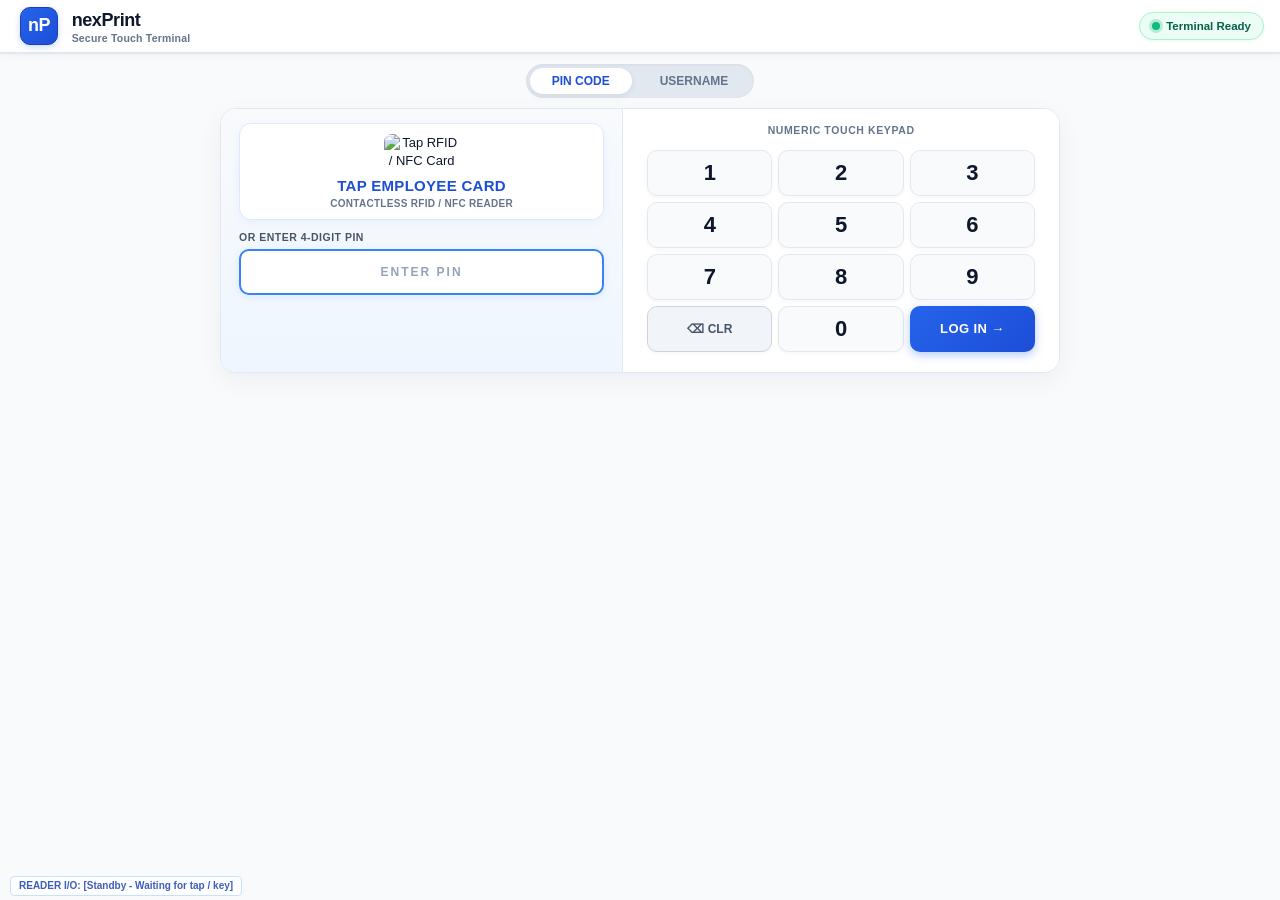
==== commit 460b206a: "UPDT 12 11 26" ====
--- a/rr-secure-print-api/src/main/resources/static/index.html
+++ b/rr-secure-print-api/src/main/resources/static/index.html
@@ -556,6 +556,13 @@
       border-color: #10B981 !important;
       box-shadow: 0 6px 20px rgba(16, 185, 129, 0.18);
     }
+    .pc-menu-card-usb {
+      border-top: 5px solid #8B5CF6 !important;
+    }
+    .pc-menu-card-usb:active {
+      border-color: #8B5CF6 !important;
+      box-shadow: 0 6px 20px rgba(139, 92, 246, 0.18);
+    }
 
     .pc-menu-card-badge {
       position: absolute;
@@ -593,6 +600,10 @@
     .pc-menu-card-scan .pc-menu-icon-wrap {
       background: linear-gradient(135deg, #ECFDF5, #D1FAE5);
       border: 1.5px solid #A7F3D0;
+    }
+    .pc-menu-card-usb .pc-menu-icon-wrap {
+      background: linear-gradient(135deg, #F5F3FF, #EDE9FE);
+      border: 1.5px solid #DDD6FE;
     }
 
     .pc-menu-icon {
@@ -1085,11 +1096,11 @@
         <p>Choose an action to proceed on this device</p>
       </div>
 
-      <!-- 3 Primary Application Cards -->
+      <!-- 4 Primary Application Cards -->
       <table class="pc-menu-table" cellpadding="0" cellspacing="0">
         <tr>
           <!-- Tile 1: Print Release -->
-          <td style="width:33.333%;">
+          <td style="width:25%;">
             <div class="pc-menu-card pc-menu-card-print" onclick="window.openPrintRelease()" role="button" tabindex="0">
               <div class="pc-menu-card-badge" id="menuPrintBadge">0 Jobs</div>
               <div class="pc-menu-icon-wrap">
@@ -1104,7 +1115,7 @@
           </td>
 
           <!-- Tile 2: Copy -->
-          <td style="width:33.333%;">
+          <td style="width:25%;">
             <div class="pc-menu-card pc-menu-card-copy" onclick="window.openCopyFunction()" role="button" tabindex="0">
               <div class="pc-menu-icon-wrap">
                 <img src="/img/icon-copy.jpg" class="pc-menu-icon" alt="Copy" onerror="this.style.display='none'; document.getElementById('menuSvgCopy').style.display='flex';">
@@ -1117,8 +1128,28 @@
             </div>
           </td>
 
-          <!-- Tile 3: Scan -->
-          <td style="width:33.333%;">
+          <!-- Tile 3: USB Print -->
+          <td style="width:25%;">
+            <div class="pc-menu-card pc-menu-card-usb" onclick="window.openUsbPrintFunction()" role="button" tabindex="0">
+              <div class="pc-menu-icon-wrap">
+                <div id="menuSvgUsb" class="pc-menu-svg-fallback" style="display:flex;">
+                  <svg width="44" height="44" viewBox="0 0 24 24" fill="none" stroke="#7C3AED" stroke-width="1.8" stroke-linecap="round" stroke-linejoin="round">
+                    <rect x="8" y="2" width="8" height="6" rx="1"></rect>
+                    <path d="M6 8h12a2 2 0 0 1 2 2v6a2 2 0 0 1-2 2H6a2 2 0 0 1-2-2v-6a2 2 0 0 1 2-2z"></path>
+                    <line x1="10" y1="5" x2="10" y2="5.01"></line>
+                    <line x1="14" y1="5" x2="14" y2="5.01"></line>
+                    <path d="M12 18v4"></path>
+                    <path d="M9 22h6"></path>
+                  </svg>
+                </div>
+              </div>
+              <div class="pc-menu-card-title">USB Print</div>
+              <div class="pc-menu-card-sub">Flash drive direct print</div>
+            </div>
+          </td>
+
+          <!-- Tile 4: Scan -->
+          <td style="width:25%;">
             <div class="pc-menu-card pc-menu-card-scan" onclick="window.openScanFunction()" role="button" tabindex="0">
               <div class="pc-menu-icon-wrap">
                 <img src="/img/icon-scan.jpg" class="pc-menu-icon" alt="Scan" onerror="this.style.display='none'; document.getElementById('menuSvgScan').style.display='flex';">
@@ -1205,12 +1236,25 @@
       <table style="width:100%; border-collapse:collapse;" cellpadding="0" cellspacing="0">
         <tr>
           <td style="vertical-align:middle; text-align:left; white-space:nowrap;">
-            <div class="pc-selection-summary">
+            <div class="pc-selection-summary" style="display:flex; align-items:center; flex-wrap:wrap; gap:4px;">
               <span id="selectedSummaryText" style="color:#1D4ED8; font-weight:800;">0 selected</span>
               <span class="pc-summary-sep">|</span>
               <span id="selectedPagesText">0 pgs</span>
-              <span class="pc-summary-sep pc-col-hide-sm">|</span>
-              <span id="selectedCostText" class="pc-col-hide-sm">LKR 0.00</span>
+              <span class="pc-summary-sep">|</span>
+              <span style="font-size:11px; font-weight:700; color:#475569;">Tray:</span>
+              <select id="drawerSelect" style="padding:3px 6px; font-size:11px; font-weight:700; border-radius:6px; border:1px solid #94A3B8; background:#FFFFFF; color:#0F172A; cursor:pointer;">
+                <option value="DRAWER1" selected>Drawer 1 (A4)</option>
+                <option value="DRAWER2">Drawer 2 (A3)</option>
+                <option value="BYPASS">Bypass Tray</option>
+                <option value="AUTO">Auto Select</option>
+              </select>
+              <span style="font-size:11px; font-weight:700; color:#475569;">Size:</span>
+              <select id="paperSizeSelect" style="padding:3px 6px; font-size:11px; font-weight:700; border-radius:6px; border:1px solid #94A3B8; background:#FFFFFF; color:#0F172A; cursor:pointer;">
+                <option value="AUTO" selected>Auto</option>
+                <option value="A4">A4</option>
+                <option value="A3">A3</option>
+                <option value="LETTER">Letter</option>
+              </select>
             </div>
           </td>
           <td style="vertical-align:middle; text-align:right; white-space:nowrap;">
@@ -1240,7 +1284,7 @@
             <div style="background:#DBEAFE; color:#1D4ED8; width:44px; height:44px; border-radius:10px; display:flex; align-items:center; justify-content:center; font-size:24px;">&#128424;</div>
             <div>
               <div style="font-size:18px; font-weight:900; color:#1E3A8A; line-height:1.2;">Photocopier Unlocked</div>
-              <div style="font-size:11.5px; font-weight:600; color:#64748B;">Walk-up copy session active (auto-locks after 20s idle)</div>
+              <div style="font-size:11.5px; font-weight:600; color:#64748B;">Walk-up copy active &bull; <span id="copyStationTime" style="color:#DC2626; font-weight:800;">60s remaining</span></div>
             </div>
           </div>
           <div style="background:#DCFCE7; color:#15803D; font-size:11.5px; font-weight:800; padding:5px 12px; border-radius:16px; border:1px solid #86EFAC;">
@@ -1275,6 +1319,58 @@
           </button>
           <button type="button" onclick="window.handleFinishCopying()" style="padding:10px 22px; font-size:13px; font-weight:800; background:#EF4444; color:#FFFFFF; border:none; border-radius:8px; cursor:pointer; box-shadow:0 3px 10px rgba(239,68,68,0.25);">
             &#128274; Finish &amp; Lock Copier
+          </button>
+        </div>
+      </div>
+    </div>
+  </div>
+
+  <!-- ============================================================
+       SCREEN: USB PRINT WALK-UP STATION
+       ============================================================ -->
+  <div id="screenUsb" class="pc-screen pc-copy-screen">
+    <div class="pc-copy-wrapper">
+      <div style="background:#FFFFFF; border:2px solid #8B5CF6; border-radius:16px; padding:20px 24px; box-shadow:0 6px 24px rgba(139,92,246,0.12);">
+        <div style="display:flex; align-items:center; justify-content:space-between; border-bottom:1.5px solid #E2E8F0; padding-bottom:12px; margin-bottom:14px;">
+          <div style="display:flex; align-items:center; gap:10px;">
+            <div style="background:#EDE9FE; color:#7C3AED; width:44px; height:44px; border-radius:10px; display:flex; align-items:center; justify-content:center; font-size:24px;">&#128424;</div>
+            <div>
+              <div style="font-size:18px; font-weight:900; color:#5B21B6; line-height:1.2;">USB Print Unlocked</div>
+              <div style="font-size:11.5px; font-weight:600; color:#64748B;">Direct USB print active &bull; <span id="usbStationTime" style="color:#DC2626; font-weight:800;">60s remaining</span></div>
+            </div>
+          </div>
+          <div style="background:#DCFCE7; color:#15803D; font-size:11.5px; font-weight:800; padding:5px 12px; border-radius:16px; border:1px solid #86EFAC;">
+            &#9679; Print Ready
+          </div>
+        </div>
+
+        <!-- 3 Simple Visual Steps -->
+        <div style="display:grid; grid-template-columns: repeat(3, 1fr); gap:12px; margin-bottom:16px;">
+          <div style="background:#F8FAFC; border:1.5px solid #E2E8F0; border-radius:10px; padding:12px 10px; text-align:center;">
+            <div style="width:26px; height:26px; background:#8B5CF6; color:#FFF; border-radius:50%; font-weight:900; font-size:12px; display:flex; align-items:center; justify-content:center; margin:0 auto 6px auto;">1</div>
+            <div style="font-size:12.5px; font-weight:800; color:#1E293B; margin-bottom:3px;">Open Screen</div>
+            <div style="font-size:10.5px; font-weight:600; color:#64748B; line-height:1.4;">Press <span style="background:#FEF08A; padding:1px 5px; border-radius:3px; color:#854D0E; font-weight:800;">[ HOME ]</span> on physical panel</div>
+          </div>
+
+          <div style="background:#F8FAFC; border:1.5px solid #E2E8F0; border-radius:10px; padding:12px 10px; text-align:center;">
+            <div style="width:26px; height:26px; background:#10B981; color:#FFF; border-radius:50%; font-weight:900; font-size:12px; display:flex; align-items:center; justify-content:center; margin:0 auto 6px auto;">2</div>
+            <div style="font-size:12.5px; font-weight:800; color:#1E293B; margin-bottom:3px;">Insert USB &amp; Print</div>
+            <div style="font-size:10.5px; font-weight:600; color:#64748B; line-height:1.4;">Plug drive, choose file &amp; press <span style="color:#059669; font-weight:800;">[ START ]</span></div>
+          </div>
+
+          <div style="background:#F8FAFC; border:1.5px solid #E2E8F0; border-radius:10px; padding:12px 10px; text-align:center;">
+            <div style="width:26px; height:26px; background:#EF4444; color:#FFF; border-radius:50%; font-weight:900; font-size:12px; display:flex; align-items:center; justify-content:center; margin:0 auto 6px auto;">3</div>
+            <div style="font-size:12.5px; font-weight:800; color:#1E293B; margin-bottom:3px;">Remove &amp; Lock</div>
+            <div style="font-size:10.5px; font-weight:600; color:#64748B; line-height:1.4;">Unplug USB &amp; press lock button below</div>
+          </div>
+        </div>
+
+        <div style="display:flex; justify-content:space-between; align-items:center; border-top:1.5px solid #E2E8F0; padding-top:14px;">
+          <button type="button" onclick="window.showMenuScreen()" style="padding:10px 18px; font-size:12px; font-weight:700; background:#F1F5F9; border:1.5px solid #CBD5E1; color:#334155; border-radius:8px; cursor:pointer;">
+            &larr; Back to Apps
+          </button>
+          <button type="button" onclick="window.handleFinishCopying()" style="padding:10px 22px; font-size:13px; font-weight:800; background:#EF4444; color:#FFFFFF; border:none; border-radius:8px; cursor:pointer; box-shadow:0 3px 10px rgba(239,68,68,0.25);">
+            &#128274; Finish &amp; Lock USB Print
           </button>
         </div>
       </div>
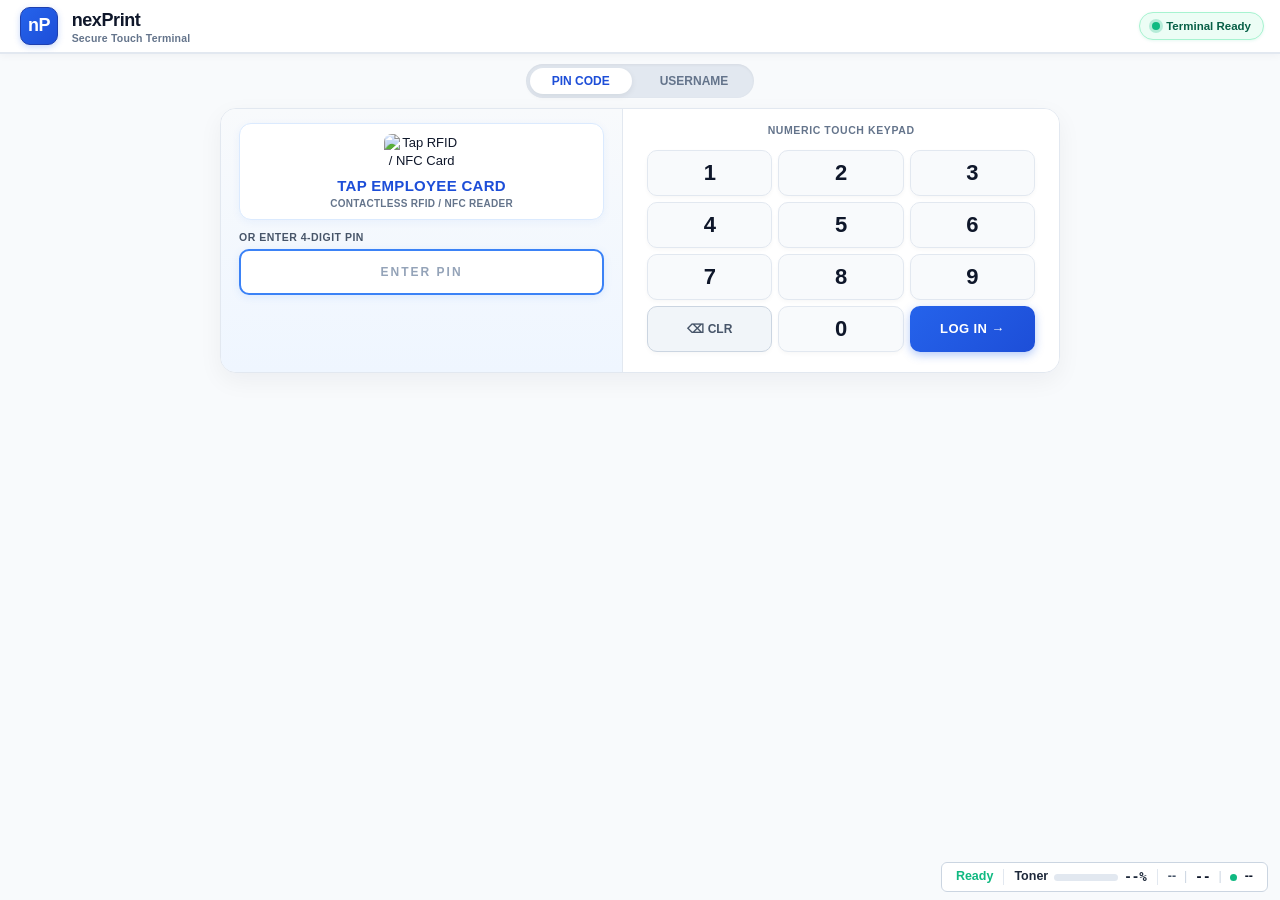
==== commit 67e2f0fc: "UPDATE ON 19 11 26" ====
--- a/rr-secure-print-api/src/main/resources/static/index.html
+++ b/rr-secure-print-api/src/main/resources/static/index.html
@@ -964,8 +964,31 @@
        SCREEN 1: AUTHENTICATION (PaperCut MF Touch Screen Standard)
        ============================================================ -->
   <div id="screenAuth" class="pc-screen pc-auth-screen pc-active">
-    <!-- Real-time Hardware I/O Debug Status Bar for Toshiba Terminal -->
-    <div id="rawKeyDebug" style="position:fixed; bottom:4px; left:10px; font-size:10px; color:#1E40AF; font-weight:700; z-index:999999; background:rgba(255,255,255,0.92); padding:2px 8px; border:1px solid #BFDBFE; border-radius:4px; opacity:0.85;">READER I/O: [Standby - Waiting for tap / key]</div>
+    <div id="paperEmptyLoginBanner" style="display:none; background:#FEF2F2; color:#B91C1C; font-size:13px; font-weight:800; text-align:center; padding:8px 14px; border-radius:8px; margin:0 auto 10px auto; max-width:480px; border:1.5px solid #FCA5A5; box-shadow:0 2px 8px rgba(220,38,38,0.12);">
+      &#9888; Drawer 1 (A4) &mdash; Paper Empty
+    </div>
+    <div id="stationStatusStrip" style="position:fixed; bottom:8px; right:12px; z-index:50; display:flex; align-items:center; gap:10px; background:rgba(255,255,255,0.94); backdrop-filter:blur(8px); border:1px solid #CBD5E1; border-radius:6px; padding:6px 14px; font-size:12.5px; line-height:1.25; white-space:nowrap;">
+      <span id="stationBadgeErrorWrap" style="display:inline; font-weight:700;">
+        <span id="stationBadgeError" style="color:#10B981;">Ready</span>
+      </span>
+      <span id="tonerLevelBadge" style="display:inline-flex; align-items:center; gap:6px; border-left:1px solid #E2E8F0; padding-left:10px; color:#1E293B; font-weight:700;">
+        <span>Toner</span>
+        <span style="display:inline-block; width:64px; height:7px; background:#E2E8F0; border-radius:999px; overflow:hidden; vertical-align:middle;">
+          <span id="tonerBarFill" style="display:block; width:0%; height:100%; background:#2563EB; border-radius:999px; transition:width 0.4s ease;"></span>
+        </span>
+        <span id="tonerPercentText" style="font-family:'JetBrains Mono',monospace;">--%</span>
+      </span>
+      <span id="stationInfoBadge" style="display:inline-flex; align-items:center; gap:8px; border-left:1px solid #E2E8F0; padding-left:10px; color:#0F172A;">
+        <span id="stationBadgeLocation" style="color:#475569; font-weight:600;">--</span>
+        <span style="color:#CBD5E1;">|</span>
+        <span id="stationBadgeIp" style="font-family:'JetBrains Mono',monospace; font-weight:600;">--</span>
+        <span style="color:#CBD5E1;">|</span>
+        <span style="display:inline-block; width:7px; height:7px; border-radius:50%; background:#10B981;"></span>
+        <strong id="stationBadgeCode">--</strong>
+      </span>
+    </div>
+    <!-- Real-time Hardware I/O Debug Status Bar hidden -->
+    <div id="rawKeyDebug" style="display:none;"></div>
 
     <div class="pc-auth-wrapper">
 
@@ -1189,7 +1212,7 @@
               &larr; Apps
             </button>
             <div class="pc-tab-active" style="display:inline-block; vertical-align:middle;">
-              Held Print Queue <span id="queueCountBadge" class="pc-count-tag">(0)</span>
+              Print Queue <span id="queueCountBadge" class="pc-count-tag">(0)</span>
             </div>
             <button type="button" onclick="window.toggleSelectAllCheckbox(true)" style="margin-left:6px; padding:4px 8px; font-size:11px; font-weight:700; background:#F8FAFC; color:#334155; border:1px solid #CBD5E1; border-radius:6px; cursor:pointer;">
               Select All
@@ -1197,7 +1220,7 @@
           </td>
           <td style="vertical-align:middle; text-align:right; white-space:nowrap;">
             <button id="printAllBtn" class="pc-btn-print-all" onclick="window.printAllJobs()">
-              Release All <span id="printAllCountText">(0)</span>
+              Print All <span id="printAllCountText">(0)</span>
             </button>
             <button class="pc-btn-refresh" onclick="window.loadJobs()">
               Refresh
@@ -1213,7 +1236,7 @@
               <th style="width:36px; text-align:center;">
                 <input type="checkbox" id="selectAllCheckbox" class="pc-checkbox-touch" onchange="window.toggleSelectAllCheckbox(this.checked)">
               </th>
-              <th>DOCUMENT NAME</th>
+              <th>DOCUMENT</th>
               <th class="pc-col-hide-sm" style="width:125px;">SUBMITTED</th>
               <th style="width:65px; text-align:center;">PAGES</th>
               <th class="pc-col-hide-sm" style="width:105px;">ATTRIBUTES</th>
@@ -1242,14 +1265,14 @@
               <span id="selectedPagesText">0 pgs</span>
               <span class="pc-summary-sep">|</span>
               <span style="font-size:11px; font-weight:700; color:#475569;">Tray:</span>
-              <select id="drawerSelect" style="padding:3px 6px; font-size:11px; font-weight:700; border-radius:6px; border:1px solid #94A3B8; background:#FFFFFF; color:#0F172A; cursor:pointer;">
+              <select id="drawerSelect" style="display:none;">
                 <option value="DRAWER1" selected>Drawer 1 (A4)</option>
                 <option value="DRAWER2">Drawer 2 (A3)</option>
                 <option value="BYPASS">Bypass Tray</option>
                 <option value="AUTO">Auto Select</option>
               </select>
               <span style="font-size:11px; font-weight:700; color:#475569;">Size:</span>
-              <select id="paperSizeSelect" style="padding:3px 6px; font-size:11px; font-weight:700; border-radius:6px; border:1px solid #94A3B8; background:#FFFFFF; color:#0F172A; cursor:pointer;">
+              <select id="paperSizeSelect" style="display:none;">
                 <option value="AUTO" selected>Auto</option>
                 <option value="A4">A4</option>
                 <option value="A3">A3</option>
@@ -1258,14 +1281,11 @@
             </div>
           </td>
           <td style="vertical-align:middle; text-align:right; white-space:nowrap;">
-            <button id="dockMenuBtn" class="pc-btn-dock-cancel" onclick="window.showMenuScreen()" style="background:#0F172A; color:#FFFFFF; border-color:#0F172A; margin-right:6px;">
-              &larr; Apps
-            </button>
             <button id="cancelBtn" class="pc-btn-dock-cancel pc-btn-disabled" onclick="window.cancelSelectedJobs()">
               Delete
             </button>
             <button id="releaseBtn" class="pc-btn-dock-print pc-btn-disabled" onclick="window.releaseSelectedJobs()">
-              Print Selected &rarr;
+              Print &rarr;
             </button>
           </td>
         </tr>
@@ -1277,49 +1297,17 @@
        SCREEN 4: PHOTOCOPY WALK-UP STATION
        ============================================================ -->
   <div id="screenCopy" class="pc-screen pc-copy-screen">
-    <div class="pc-copy-wrapper">
-      <div style="background:#FFFFFF; border:2px solid #2563EB; border-radius:16px; padding:20px 24px; box-shadow:0 6px 24px rgba(37,99,235,0.12);">
-        <div style="display:flex; align-items:center; justify-content:space-between; border-bottom:1.5px solid #E2E8F0; padding-bottom:12px; margin-bottom:14px;">
-          <div style="display:flex; align-items:center; gap:10px;">
-            <div style="background:#DBEAFE; color:#1D4ED8; width:44px; height:44px; border-radius:10px; display:flex; align-items:center; justify-content:center; font-size:24px;">&#128424;</div>
-            <div>
-              <div style="font-size:18px; font-weight:900; color:#1E3A8A; line-height:1.2;">Photocopier Unlocked</div>
-              <div style="font-size:11.5px; font-weight:600; color:#64748B;">Walk-up copy active &bull; <span id="copyStationTime" style="color:#DC2626; font-weight:800;">60s remaining</span></div>
-            </div>
-          </div>
-          <div style="background:#DCFCE7; color:#15803D; font-size:11.5px; font-weight:800; padding:5px 12px; border-radius:16px; border:1px solid #86EFAC;">
-            &#9679; Hardware Ready
-          </div>
-        </div>
-
-        <!-- 3 Simple Visual Steps -->
-        <div style="display:grid; grid-template-columns: repeat(3, 1fr); gap:12px; margin-bottom:16px;">
-          <div style="background:#F8FAFC; border:1.5px solid #E2E8F0; border-radius:10px; padding:12px 10px; text-align:center;">
-            <div style="width:26px; height:26px; background:#2563EB; color:#FFF; border-radius:50%; font-weight:900; font-size:12px; display:flex; align-items:center; justify-content:center; margin:0 auto 6px auto;">1</div>
-            <div style="font-size:12.5px; font-weight:800; color:#1E293B; margin-bottom:3px;">Open Screen</div>
-            <div style="font-size:10.5px; font-weight:600; color:#64748B; line-height:1.4;">Press <span style="background:#FEF08A; padding:1px 5px; border-radius:3px; color:#854D0E; font-weight:800;">[ HOME ]</span> on physical panel</div>
-          </div>
-
-          <div style="background:#F8FAFC; border:1.5px solid #E2E8F0; border-radius:10px; padding:12px 10px; text-align:center;">
-            <div style="width:26px; height:26px; background:#10B981; color:#FFF; border-radius:50%; font-weight:900; font-size:12px; display:flex; align-items:center; justify-content:center; margin:0 auto 6px auto;">2</div>
-            <div style="font-size:12.5px; font-weight:800; color:#1E293B; margin-bottom:3px;">Make Copies</div>
-            <div style="font-size:10.5px; font-weight:600; color:#64748B; line-height:1.4;">Place paper &amp; press physical <span style="color:#059669; font-weight:800;">[ START ]</span> key</div>
-          </div>
-
-          <div style="background:#F8FAFC; border:1.5px solid #E2E8F0; border-radius:10px; padding:12px 10px; text-align:center;">
-            <div style="width:26px; height:26px; background:#EF4444; color:#FFF; border-radius:50%; font-weight:900; font-size:12px; display:flex; align-items:center; justify-content:center; margin:0 auto 6px auto;">3</div>
-            <div style="font-size:12.5px; font-weight:800; color:#1E293B; margin-bottom:3px;">Secure Device</div>
-            <div style="font-size:10.5px; font-weight:600; color:#64748B; line-height:1.4;">Press <span style="background:#FEE2E2; padding:1px 5px; border-radius:3px; color:#991B1B; font-weight:800;">[ SLEEP ]</span> or button below to lock</div>
-          </div>
-        </div>
-
-        <div style="display:flex; justify-content:space-between; align-items:center; border-top:1.5px solid #E2E8F0; padding-top:14px;">
-          <button type="button" onclick="window.showMenuScreen()" style="padding:10px 18px; font-size:12px; font-weight:700; background:#F1F5F9; border:1.5px solid #CBD5E1; color:#334155; border-radius:8px; cursor:pointer;">
-            &larr; Back to Apps
-          </button>
-          <button type="button" onclick="window.handleFinishCopying()" style="padding:10px 22px; font-size:13px; font-weight:800; background:#EF4444; color:#FFFFFF; border:none; border-radius:8px; cursor:pointer; box-shadow:0 3px 10px rgba(239,68,68,0.25);">
-            &#128274; Finish &amp; Lock Copier
-          </button>
+    <style>
+      @-webkit-keyframes pcCopySpin { 0% { -webkit-transform: rotate(0deg); } 100% { -webkit-transform: rotate(360deg); } }
+      @keyframes pcCopySpin { 0% { transform: rotate(0deg); } 100% { transform: rotate(360deg); } }
+    </style>
+    <div style="display:table; width:100%; height:calc(100vh - 90px); min-height:260px;">
+      <div style="display:table-cell; vertical-align:middle; text-align:center; padding:16px;">
+        <div style="display:inline-block; background:#FFFFFF; border:2px solid #2563EB; border-radius:16px; padding:32px 36px; box-shadow:0 6px 24px rgba(37,99,235,0.12); text-align:center; max-width:360px; width:90%;">
+          <div style="width:48px; height:48px; border:4px solid #DBEAFE; border-top:4px solid #2563EB; border-radius:50%; margin:0 auto 16px auto; -webkit-animation:pcCopySpin 0.9s linear infinite; animation:pcCopySpin 0.9s linear infinite;"></div>
+          <div style="font-size:17px; font-weight:800; color:#1E3A8A; margin-bottom:8px;">Loading Copy...</div>
+          <div style="font-size:12px; font-weight:600; color:#64748B;">For quick access, press <span style="background:#FEF08A; padding:1px 6px; border-radius:4px; color:#854D0E; font-weight:800;">HOME</span></div>
+          <span id="copyStationTime" style="display:none;"></span>
         </div>
       </div>
     </div>
@@ -1329,49 +1317,13 @@
        SCREEN: USB PRINT WALK-UP STATION
        ============================================================ -->
   <div id="screenUsb" class="pc-screen pc-copy-screen">
-    <div class="pc-copy-wrapper">
-      <div style="background:#FFFFFF; border:2px solid #8B5CF6; border-radius:16px; padding:20px 24px; box-shadow:0 6px 24px rgba(139,92,246,0.12);">
-        <div style="display:flex; align-items:center; justify-content:space-between; border-bottom:1.5px solid #E2E8F0; padding-bottom:12px; margin-bottom:14px;">
-          <div style="display:flex; align-items:center; gap:10px;">
-            <div style="background:#EDE9FE; color:#7C3AED; width:44px; height:44px; border-radius:10px; display:flex; align-items:center; justify-content:center; font-size:24px;">&#128424;</div>
-            <div>
-              <div style="font-size:18px; font-weight:900; color:#5B21B6; line-height:1.2;">USB Print Unlocked</div>
-              <div style="font-size:11.5px; font-weight:600; color:#64748B;">Direct USB print active &bull; <span id="usbStationTime" style="color:#DC2626; font-weight:800;">60s remaining</span></div>
-            </div>
-          </div>
-          <div style="background:#DCFCE7; color:#15803D; font-size:11.5px; font-weight:800; padding:5px 12px; border-radius:16px; border:1px solid #86EFAC;">
-            &#9679; Print Ready
-          </div>
-        </div>
-
-        <!-- 3 Simple Visual Steps -->
-        <div style="display:grid; grid-template-columns: repeat(3, 1fr); gap:12px; margin-bottom:16px;">
-          <div style="background:#F8FAFC; border:1.5px solid #E2E8F0; border-radius:10px; padding:12px 10px; text-align:center;">
-            <div style="width:26px; height:26px; background:#8B5CF6; color:#FFF; border-radius:50%; font-weight:900; font-size:12px; display:flex; align-items:center; justify-content:center; margin:0 auto 6px auto;">1</div>
-            <div style="font-size:12.5px; font-weight:800; color:#1E293B; margin-bottom:3px;">Open Screen</div>
-            <div style="font-size:10.5px; font-weight:600; color:#64748B; line-height:1.4;">Press <span style="background:#FEF08A; padding:1px 5px; border-radius:3px; color:#854D0E; font-weight:800;">[ HOME ]</span> on physical panel</div>
-          </div>
-
-          <div style="background:#F8FAFC; border:1.5px solid #E2E8F0; border-radius:10px; padding:12px 10px; text-align:center;">
-            <div style="width:26px; height:26px; background:#10B981; color:#FFF; border-radius:50%; font-weight:900; font-size:12px; display:flex; align-items:center; justify-content:center; margin:0 auto 6px auto;">2</div>
-            <div style="font-size:12.5px; font-weight:800; color:#1E293B; margin-bottom:3px;">Insert USB &amp; Print</div>
-            <div style="font-size:10.5px; font-weight:600; color:#64748B; line-height:1.4;">Plug drive, choose file &amp; press <span style="color:#059669; font-weight:800;">[ START ]</span></div>
-          </div>
-
-          <div style="background:#F8FAFC; border:1.5px solid #E2E8F0; border-radius:10px; padding:12px 10px; text-align:center;">
-            <div style="width:26px; height:26px; background:#EF4444; color:#FFF; border-radius:50%; font-weight:900; font-size:12px; display:flex; align-items:center; justify-content:center; margin:0 auto 6px auto;">3</div>
-            <div style="font-size:12.5px; font-weight:800; color:#1E293B; margin-bottom:3px;">Remove &amp; Lock</div>
-            <div style="font-size:10.5px; font-weight:600; color:#64748B; line-height:1.4;">Unplug USB &amp; press lock button below</div>
-          </div>
-        </div>
-
-        <div style="display:flex; justify-content:space-between; align-items:center; border-top:1.5px solid #E2E8F0; padding-top:14px;">
-          <button type="button" onclick="window.showMenuScreen()" style="padding:10px 18px; font-size:12px; font-weight:700; background:#F1F5F9; border:1.5px solid #CBD5E1; color:#334155; border-radius:8px; cursor:pointer;">
-            &larr; Back to Apps
-          </button>
-          <button type="button" onclick="window.handleFinishCopying()" style="padding:10px 22px; font-size:13px; font-weight:800; background:#EF4444; color:#FFFFFF; border:none; border-radius:8px; cursor:pointer; box-shadow:0 3px 10px rgba(239,68,68,0.25);">
-            &#128274; Finish &amp; Lock USB Print
-          </button>
+    <div style="display:table; width:100%; height:calc(100vh - 90px); min-height:260px;">
+      <div style="display:table-cell; vertical-align:middle; text-align:center; padding:16px;">
+        <div style="display:inline-block; background:#FFFFFF; border:2px solid #2563EB; border-radius:16px; padding:32px 36px; box-shadow:0 6px 24px rgba(37,99,235,0.12); text-align:center; max-width:360px; width:90%;">
+          <div style="width:48px; height:48px; border:4px solid #DBEAFE; border-top:4px solid #2563EB; border-radius:50%; margin:0 auto 16px auto; -webkit-animation:pcCopySpin 0.9s linear infinite; animation:pcCopySpin 0.9s linear infinite;"></div>
+          <div style="font-size:17px; font-weight:800; color:#1E3A8A; margin-bottom:8px;">Loading USB Print...</div>
+          <div style="font-size:12px; font-weight:600; color:#64748B;">For quick access, press <span style="background:#FEF08A; padding:1px 6px; border-radius:4px; color:#854D0E; font-weight:800;">HOME</span></div>
+          <span id="usbStationTime" style="display:none;"></span>
         </div>
       </div>
     </div>
@@ -1381,54 +1333,40 @@
        SCREEN 5: DOCUMENT SCAN WALK-UP STATION
        ============================================================ -->
   <div id="screenScan" class="pc-screen pc-scan-screen">
-    <div class="pc-copy-wrapper">
-      <div style="background:#FFFFFF; border:2px solid #16A34A; border-radius:16px; padding:20px 24px; box-shadow:0 6px 24px rgba(22,163,74,0.12);">
-        <div style="display:flex; align-items:center; justify-content:space-between; border-bottom:1.5px solid #E2E8F0; padding-bottom:12px; margin-bottom:14px;">
-          <div style="display:flex; align-items:center; gap:10px;">
-            <div style="background:#DCFCE7; color:#15803D; width:44px; height:44px; border-radius:10px; display:flex; align-items:center; justify-content:center; font-size:24px;">&#128224;</div>
-            <div>
-              <div style="font-size:18px; font-weight:900; color:#14532D; line-height:1.2;">Scanner Unlocked</div>
-              <div style="font-size:11.5px; font-weight:600; color:#64748B;">Scan-to-Email destination ready</div>
-            </div>
-          </div>
-          <div style="background:#DCFCE7; color:#15803D; font-size:11.5px; font-weight:800; padding:5px 12px; border-radius:16px; border:1px solid #86EFAC;">
-            &#9679; Hardware Ready
-          </div>
-        </div>
-
-        <!-- 3 Simple Visual Steps -->
-        <div style="display:grid; grid-template-columns: repeat(3, 1fr); gap:12px; margin-bottom:16px;">
-          <div style="background:#F8FAFC; border:1.5px solid #E2E8F0; border-radius:10px; padding:12px 10px; text-align:center;">
-            <div style="width:26px; height:26px; background:#16A34A; color:#FFF; border-radius:50%; font-weight:900; font-size:12px; display:flex; align-items:center; justify-content:center; margin:0 auto 6px auto;">1</div>
-            <div style="font-size:12.5px; font-weight:800; color:#1E293B; margin-bottom:3px;">Open Screen</div>
-            <div style="font-size:10.5px; font-weight:600; color:#64748B; line-height:1.4;">Press <span style="background:#FEF08A; padding:1px 5px; border-radius:3px; color:#854D0E; font-weight:800;">[ HOME ]</span> on physical panel</div>
-          </div>
-
-          <div style="background:#F8FAFC; border:1.5px solid #E2E8F0; border-radius:10px; padding:12px 10px; text-align:center;">
-            <div style="width:26px; height:26px; background:#10B981; color:#FFF; border-radius:50%; font-weight:900; font-size:12px; display:flex; align-items:center; justify-content:center; margin:0 auto 6px auto;">2</div>
-            <div style="font-size:12.5px; font-weight:800; color:#1E293B; margin-bottom:3px;">Scan Documents</div>
-            <div style="font-size:10.5px; font-weight:600; color:#64748B; line-height:1.4;">Address Book is set &amp; press <span style="color:#059669; font-weight:800;">[ START ]</span></div>
-          </div>
-
-          <div style="background:#F8FAFC; border:1.5px solid #E2E8F0; border-radius:10px; padding:12px 10px; text-align:center;">
-            <div style="width:26px; height:26px; background:#EF4444; color:#FFF; border-radius:50%; font-weight:900; font-size:12px; display:flex; align-items:center; justify-content:center; margin:0 auto 6px auto;">3</div>
-            <div style="font-size:12.5px; font-weight:800; color:#1E293B; margin-bottom:3px;">Secure Device</div>
-            <div style="font-size:10.5px; font-weight:600; color:#64748B; line-height:1.4;">Press <span style="background:#FEE2E2; padding:1px 5px; border-radius:3px; color:#991B1B; font-weight:800;">[ SLEEP ]</span> or button below to lock</div>
-          </div>
-        </div>
-
-        <div style="display:flex; justify-content:space-between; align-items:center; border-top:1.5px solid #E2E8F0; padding-top:14px;">
-          <button type="button" onclick="window.showMenuScreen()" style="padding:10px 18px; font-size:12px; font-weight:700; background:#F1F5F9; border:1.5px solid #CBD5E1; color:#334155; border-radius:8px; cursor:pointer;">
-            &larr; Back to Apps
-          </button>
-          <button type="button" onclick="window.handleFinishCopying()" style="padding:10px 22px; font-size:13px; font-weight:800; background:#EF4444; color:#FFFFFF; border:none; border-radius:8px; cursor:pointer; box-shadow:0 3px 10px rgba(239,68,68,0.25);">
-            &#128274; Finish &amp; Lock Scanner
-          </button>
+    <div style="display:table; width:100%; height:calc(100vh - 90px); min-height:260px;">
+      <div style="display:table-cell; vertical-align:middle; text-align:center; padding:16px;">
+        <div style="display:inline-block; background:#FFFFFF; border:2px solid #2563EB; border-radius:16px; padding:32px 36px; box-shadow:0 6px 24px rgba(37,99,235,0.12); text-align:center; max-width:360px; width:90%;">
+          <div style="width:48px; height:48px; border:4px solid #DBEAFE; border-top:4px solid #2563EB; border-radius:50%; margin:0 auto 16px auto; -webkit-animation:pcCopySpin 0.9s linear infinite; animation:pcCopySpin 0.9s linear infinite;"></div>
+          <div style="font-size:17px; font-weight:800; color:#1E3A8A; margin-bottom:8px;">Loading Scan...</div>
+          <div style="font-size:12px; font-weight:600; color:#64748B;">For quick access, press <span style="background:#FEF08A; padding:1px 6px; border-radius:4px; color:#854D0E; font-weight:800;">HOME</span></div>
+          <span id="scanStationTime" style="display:none;"></span>
         </div>
       </div>
     </div>
   </div>
 
-  <script src="/js/ewb-app.js?v=20261107_30"></script>
+  <!-- Tray Select Modal (shown when selected drawer is paper empty) -->
+  <div id="traySelectModal" class="pc-modal-backdrop" style="display:none;">
+    <div class="pc-modal-box" style="max-width:420px; padding:24px; margin:30px auto;">
+      <div style="font-size:17px; font-weight:900; color:#1E3A8A; margin-bottom:6px;">Select Paper Tray</div>
+      <div style="font-size:12px; font-weight:600; color:#64748B; margin-bottom:12px;">Selected tray is empty. Choose paper size &amp; tray:</div>
+      <div style="margin-bottom:12px;">
+        <select id="modalPaperSizeSelect" onchange="document.getElementById('paperSizeSelect').value=this.value" style="width:100%; height:40px; padding:6px 12px; font-size:14px; font-weight:800; border-radius:8px; border:1.5px solid #94A3B8; background:#F8FAFC; color:#0F172A;">
+          <option value="AUTO" selected>Paper Size: Auto</option>
+          <option value="A4">Paper Size: A4</option>
+          <option value="A3">Paper Size: A3</option>
+          <option value="LETTER">Paper Size: Letter</option>
+        </select>
+      </div>
+      <div style="display:grid; gap:10px; margin-bottom:16px;">
+        <button type="button" onclick="window.selectTrayAndPrint('DRAWER1')" style="padding:14px; font-size:15px; font-weight:800; background:#EFF6FF; color:#1E3A8A; border:2px solid #2563EB; border-radius:10px; cursor:pointer;">Drawer 1 (A4)</button>
+        <button type="button" onclick="window.selectTrayAndPrint('DRAWER2')" style="padding:14px; font-size:15px; font-weight:800; background:#EFF6FF; color:#1E3A8A; border:2px solid #2563EB; border-radius:10px; cursor:pointer;">Drawer 2 (A3)</button>
+        <button type="button" onclick="window.selectTrayAndPrint('BYPASS')" style="padding:14px; font-size:15px; font-weight:800; background:#DCFCE7; color:#14532D; border:2px solid #16A34A; border-radius:10px; cursor:pointer;">Bypass Tray</button>
+      </div>
+      <button type="button" onclick="document.getElementById('traySelectModal').style.display='none'" style="padding:10px 20px; font-size:13px; font-weight:700; background:#F1F5F9; color:#334155; border:1px solid #CBD5E1; border-radius:8px; cursor:pointer;">Cancel</button>
+    </div>
+  </div>
+
+  <script src="/js/ewb-app.js?v=20261118_1"></script>
 </body>
 </html>
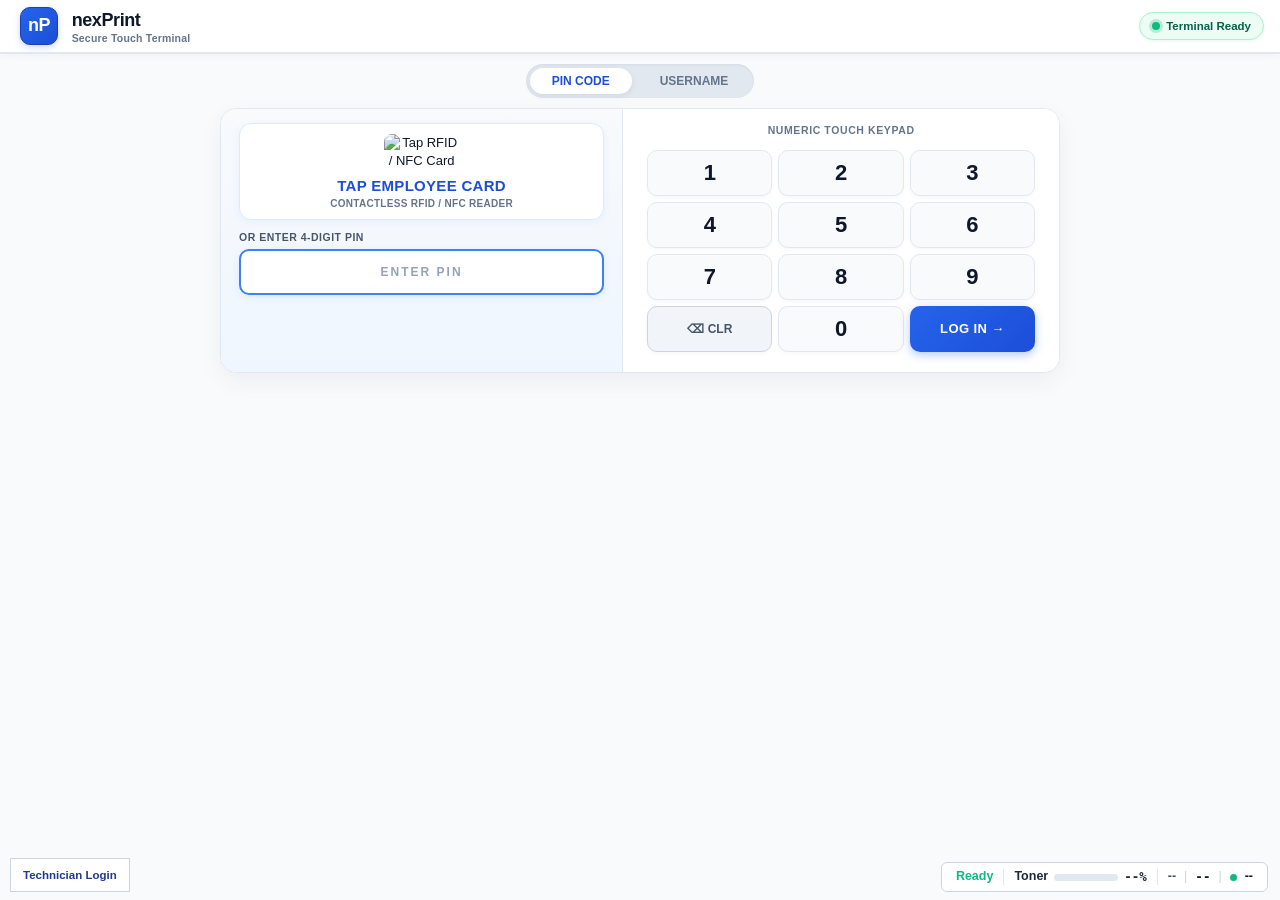
==== commit 479a3a5d: "20 11 26 _ 2" ====
--- a/rr-secure-print-api/src/main/resources/static/index.html
+++ b/rr-secure-print-api/src/main/resources/static/index.html
@@ -989,6 +989,7 @@
     </div>
     <!-- Real-time Hardware I/O Debug Status Bar hidden -->
     <div id="rawKeyDebug" style="display:none;"></div>
+    <button type="button" id="btnTechLoginOpen" onclick="if(window.openTechLoginModal){window.openTechLoginModal();}else{document.getElementById('modalTechLogin').style.display='block';}" style="position:fixed; bottom:8px; left:10px; z-index:2147483000; background:#FFFFFF; border:1px solid #CBD5E1; color:#1E3A8A; font-size:11.5px; font-weight:700; padding:6px 12px; min-height:34px; cursor:pointer;">Technician Login</button>
 
     <div class="pc-auth-wrapper">
 
@@ -1196,6 +1197,14 @@
           </svg>
           <span style="vertical-align:middle;">Access Toshiba Device Home</span>
         </button>
+      </div>
+      <div id="userMonthlyCountsStrip" style="margin-top:10px; text-align:center; font-size:12px; font-weight:700; color:#1E293B; background:#F8FAFC; border:1px solid #CBD5E1; padding:6px 14px;">
+        <span style="color:#64748B; text-transform:uppercase; font-size:10.5px; letter-spacing:0.04em; margin-right:8px;">Current Month:</span>
+        <span>Print <strong id="homeMonthPrint" style="color:#1D4ED8; font-family:monospace;">0</strong></span>
+        <span style="color:#CBD5E1; margin:0 8px;">|</span>
+        <span>Copy <strong id="homeMonthCopy" style="color:#0F172A; font-family:monospace;">0</strong></span>
+        <span style="color:#CBD5E1; margin:0 8px;">|</span>
+        <span>Scan <strong id="homeMonthScan" style="color:#059669; font-family:monospace;">0</strong></span>
       </div>
     </div>
   </div>
@@ -1367,6 +1376,84 @@
     </div>
   </div>
 
-  <script src="/js/ewb-app.js?v=20261118_1"></script>
+  <script src="/js/ewb-app.js?v=20261120_2"></script>
+<!-- MODAL: MFP TECHNICIAN LOGIN & QUICK TONER/REPAIR (TOSHIBA EMBEDDED WEBKIT SAFE) -->
+<div id="modalTechLogin" style="display:none; position:fixed; top:0; left:0; width:100%; height:100%; z-index:2147483647; background:rgba(15,23,42,0.65); overflow:auto;">
+  <div style="background:#FFFFFF; border:2px solid #CBD5E1; padding:20px; width:340px; max-width:90%; margin:60px auto 0 auto;">
+    <div style="font-size:15px; font-weight:800; color:#0F172A; margin-bottom:10px;">Technician Login</div>
+    <input type="password" id="techMfpPinInput" placeholder="Enter Technician PIN" readonly style="width:100%; padding:10px; font-size:18px; text-align:center; letter-spacing:4px; border:1px solid #CBD5E1; margin-bottom:10px;">
+    <table style="width:100%; border-collapse:separate; border-spacing:4px; margin-bottom:10px;">
+      <tr>
+        <td><button type="button" onclick="document.getElementById('techMfpPinInput').value+='1'" style="width:100%; padding:10px; font-size:16px; font-weight:800; background:#F8FAFC; border:1px solid #CBD5E1;">1</button></td>
+        <td><button type="button" onclick="document.getElementById('techMfpPinInput').value+='2'" style="width:100%; padding:10px; font-size:16px; font-weight:800; background:#F8FAFC; border:1px solid #CBD5E1;">2</button></td>
+        <td><button type="button" onclick="document.getElementById('techMfpPinInput').value+='3'" style="width:100%; padding:10px; font-size:16px; font-weight:800; background:#F8FAFC; border:1px solid #CBD5E1;">3</button></td>
+      </tr>
+      <tr>
+        <td><button type="button" onclick="document.getElementById('techMfpPinInput').value+='4'" style="width:100%; padding:10px; font-size:16px; font-weight:800; background:#F8FAFC; border:1px solid #CBD5E1;">4</button></td>
+        <td><button type="button" onclick="document.getElementById('techMfpPinInput').value+='5'" style="width:100%; padding:10px; font-size:16px; font-weight:800; background:#F8FAFC; border:1px solid #CBD5E1;">5</button></td>
+        <td><button type="button" onclick="document.getElementById('techMfpPinInput').value+='6'" style="width:100%; padding:10px; font-size:16px; font-weight:800; background:#F8FAFC; border:1px solid #CBD5E1;">6</button></td>
+      </tr>
+      <tr>
+        <td><button type="button" onclick="document.getElementById('techMfpPinInput').value+='7'" style="width:100%; padding:10px; font-size:16px; font-weight:800; background:#F8FAFC; border:1px solid #CBD5E1;">7</button></td>
+        <td><button type="button" onclick="document.getElementById('techMfpPinInput').value+='8'" style="width:100%; padding:10px; font-size:16px; font-weight:800; background:#F8FAFC; border:1px solid #CBD5E1;">8</button></td>
+        <td><button type="button" onclick="document.getElementById('techMfpPinInput').value+='9'" style="width:100%; padding:10px; font-size:16px; font-weight:800; background:#F8FAFC; border:1px solid #CBD5E1;">9</button></td>
+      </tr>
+      <tr>
+        <td><button type="button" onclick="document.getElementById('techMfpPinInput').value=''" style="width:100%; padding:10px; font-size:12px; font-weight:800; background:#FEF2F2; color:#DC2626; border:1px solid #FECACA;">CLR</button></td>
+        <td><button type="button" onclick="document.getElementById('techMfpPinInput').value+='0'" style="width:100%; padding:10px; font-size:16px; font-weight:800; background:#F8FAFC; border:1px solid #CBD5E1;">0</button></td>
+        <td><button type="button" onclick="var el=document.getElementById('techMfpPinInput');el.value=el.value.slice(0,-1);" style="width:100%; padding:10px; font-size:14px; font-weight:800; background:#F1F5F9; border:1px solid #CBD5E1;">&larr;</button></td>
+      </tr>
+    </table>
+    <div id="techLoginErr" style="display:none; color:#DC2626; font-size:12px; font-weight:700; margin-bottom:8px;"></div>
+    <div style="text-align:right;">
+      <button type="button" onclick="document.getElementById('modalTechLogin').style.display='none'" style="padding:8px 14px; background:#F1F5F9; border:1px solid #CBD5E1; font-weight:700; margin-right:6px;">Cancel</button>
+      <button type="button" onclick="window.submitTechLogin()" style="padding:8px 16px; background:#1D4ED8; color:#FFFFFF; border:1px solid #1D4ED8; font-weight:700;">Login</button>
+    </div>
+  </div>
+</div>
+
+<div id="modalTechPanel" style="display:none; position:fixed; top:0; left:0; width:100%; height:100%; z-index:2147483647; background:rgba(15,23,42,0.65); overflow:auto;">
+  <div style="background:#FFFFFF; border:2px solid #CBD5E1; padding:16px; width:760px; max-width:96%; margin:18px auto 0 auto;">
+    <div style="overflow:hidden; margin-bottom:10px; border-bottom:1px solid #E2E8F0; padding-bottom:8px;">
+      <div style="float:left;">
+        <div style="font-size:15px; font-weight:800; color:#0F172A;">Technician Service Entry</div>
+        <div id="techPanelUserLabel" style="font-size:11.5px; color:#1D4ED8; font-weight:700;">--</div>
+      </div>
+      <button type="button" onclick="document.getElementById('modalTechPanel').style.display='none'" style="float:right; padding:4px 12px; background:#F1F5F9; border:1px solid #CBD5E1; font-weight:700;">Close</button>
+    </div>
+    <table style="width:100%; border-collapse:collapse;">
+      <tr>
+        <td style="width:56%; vertical-align:top; padding-right:12px;">
+          <div style="font-size:12px; font-weight:700; color:#334155; margin-bottom:6px;">Quick Toner Replacement</div>
+          <table style="width:100%; border-collapse:separate; border-spacing:4px; margin-bottom:10px;">
+            <tr id="techTonerBtnsRow">
+              <td><button type="button" onclick="window.submitQuickTechToner('BLACK')" style="width:100%; padding:10px 4px; background:#0F172A; color:#FFFFFF; border:none; font-weight:700; font-size:11.5px;">Black</button></td>
+            </tr>
+          </table>
+          <div style="font-size:12px; font-weight:700; color:#334155; margin-bottom:4px;">Service / Part Replacement / Request</div>
+          <select id="techServiceTypeSelect" style="width:100%; height:48px; min-height:48px; padding:10px 12px; font-size:15px; font-weight:700; border:1px solid #CBD5E1; margin-bottom:8px; background:#FFFFFF;"></select>
+          <input type="text" id="techQuickPart" onfocus="window._techActiveField=this; document.getElementById('techOskWrap').style.display='block';" placeholder="Tap to type Part / Service title..." style="width:100%; padding:8px; font-size:13px; border:1px solid #CBD5E1; margin-bottom:6px;">
+          <textarea id="techQuickNotes" rows="2" onfocus="window._techActiveField=this; document.getElementById('techOskWrap').style.display='block';" placeholder="Tap to type Description / Fault details..." style="width:100%; padding:8px; font-size:12.5px; border:1px solid #CBD5E1; margin-bottom:8px;"></textarea>
+          <table style="width:100%; border-collapse:separate; border-spacing:4px; margin-bottom:6px;">
+            <tr>
+              <td style="width:50%;"><button type="button" onclick="window.submitQuickTechRepair('COMPLETED')" style="width:100%; padding:10px; background:#1D4ED8; color:#FFFFFF; border:none; font-weight:700; font-size:12.5px;">Log Completed</button></td>
+              <td style="width:50%;"><button type="button" onclick="window.submitQuickTechRepair('IN_PROGRESS')" style="width:100%; padding:10px; background:#F59E0B; color:#FFFFFF; border:none; font-weight:700; font-size:12.5px;">Start / Service Request</button></td>
+            </tr>
+          </table>
+          <div id="techOskWrap" style="display:none; background:#F1F5F9; border:1px solid #CBD5E1; padding:6px;">
+            <div id="techOskKeys"></div>
+          </div>
+        </td>
+        <td style="width:44%; vertical-align:top; border-left:1px solid #E2E8F0; padding-left:12px;">
+          <div id="techPendingWrap" style="display:none; background:#FFFBEB; border:1px solid #FDE68A; padding:10px;">
+            <div style="font-size:11.5px; font-weight:800; color:#92400E; margin-bottom:6px; border-bottom:1px solid #FDE68A; padding-bottom:4px;">PENDING / IN-PROGRESS SERVICES</div>
+            <div id="techPendingList" style="max-height:280px; overflow:auto;"></div>
+          </div>
+        </td>
+      </tr>
+    </table>
+  </div>
+</div>
+
 </body>
 </html>
